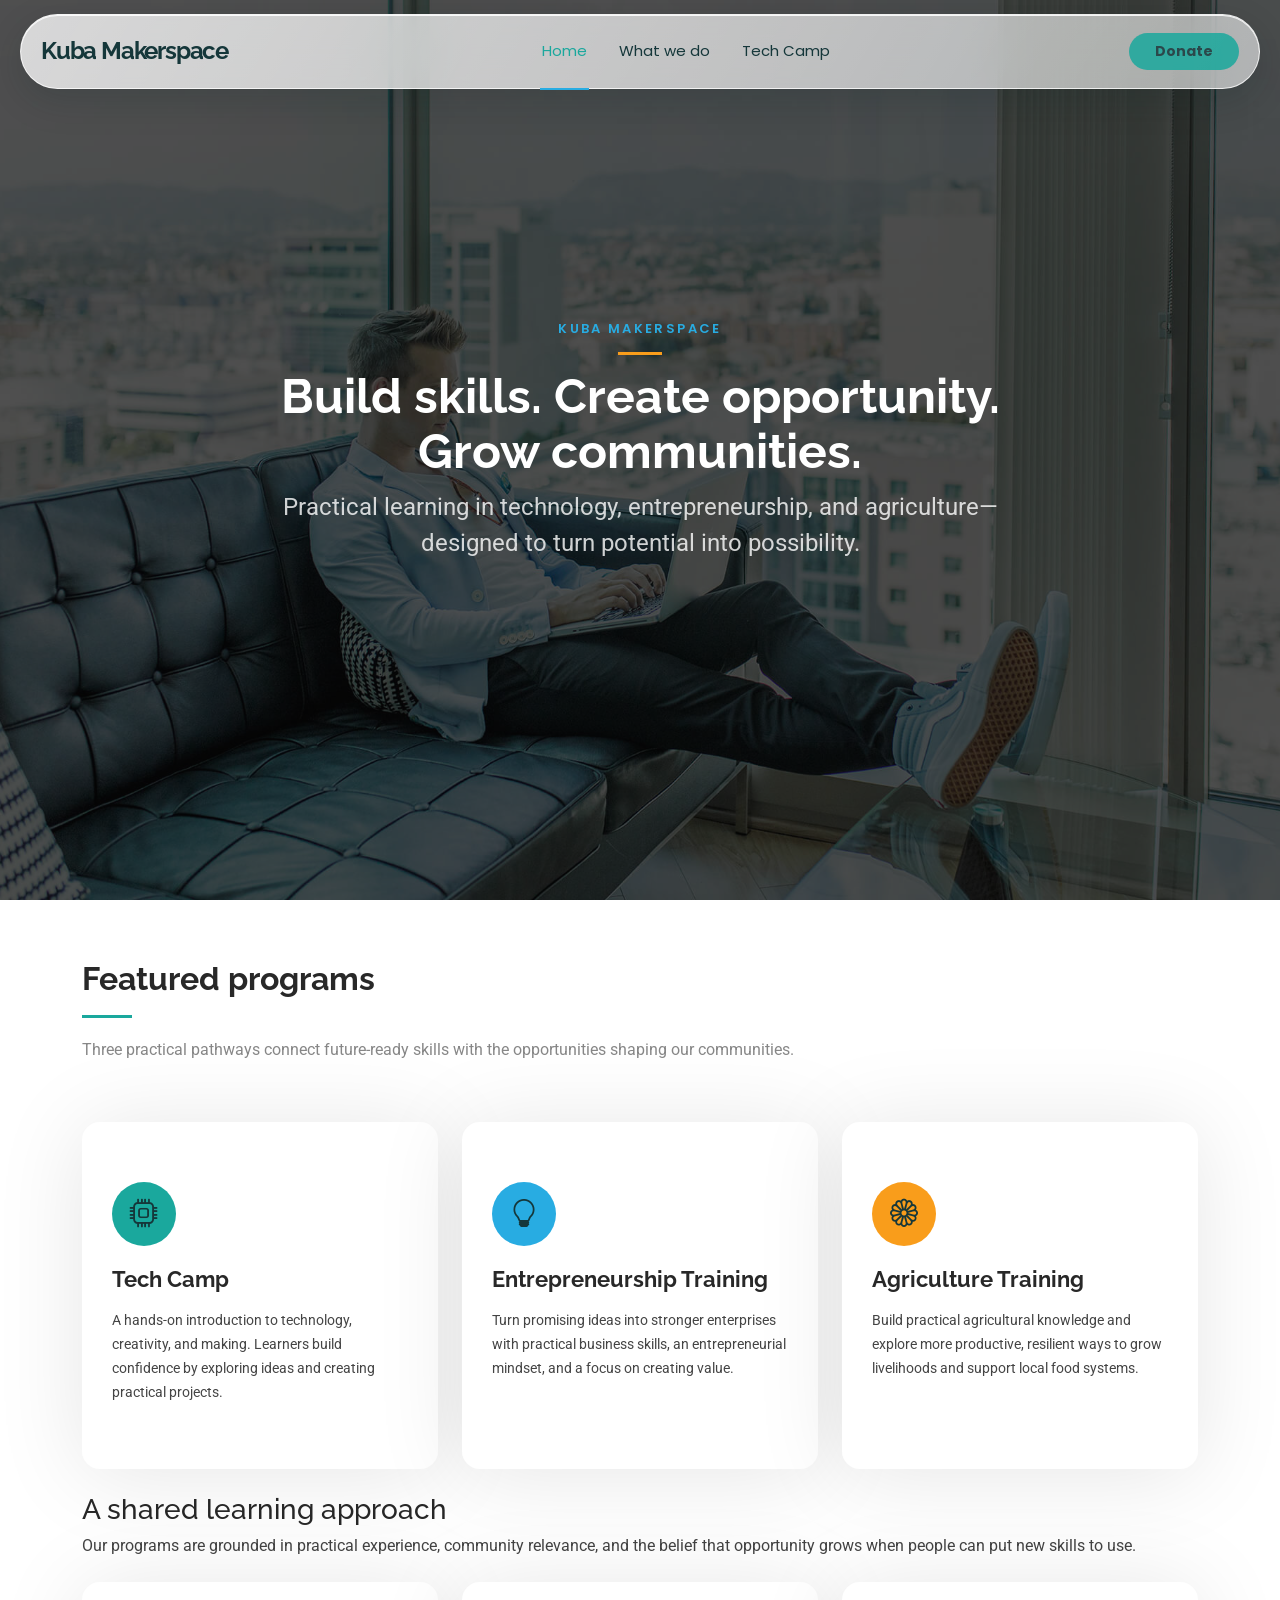
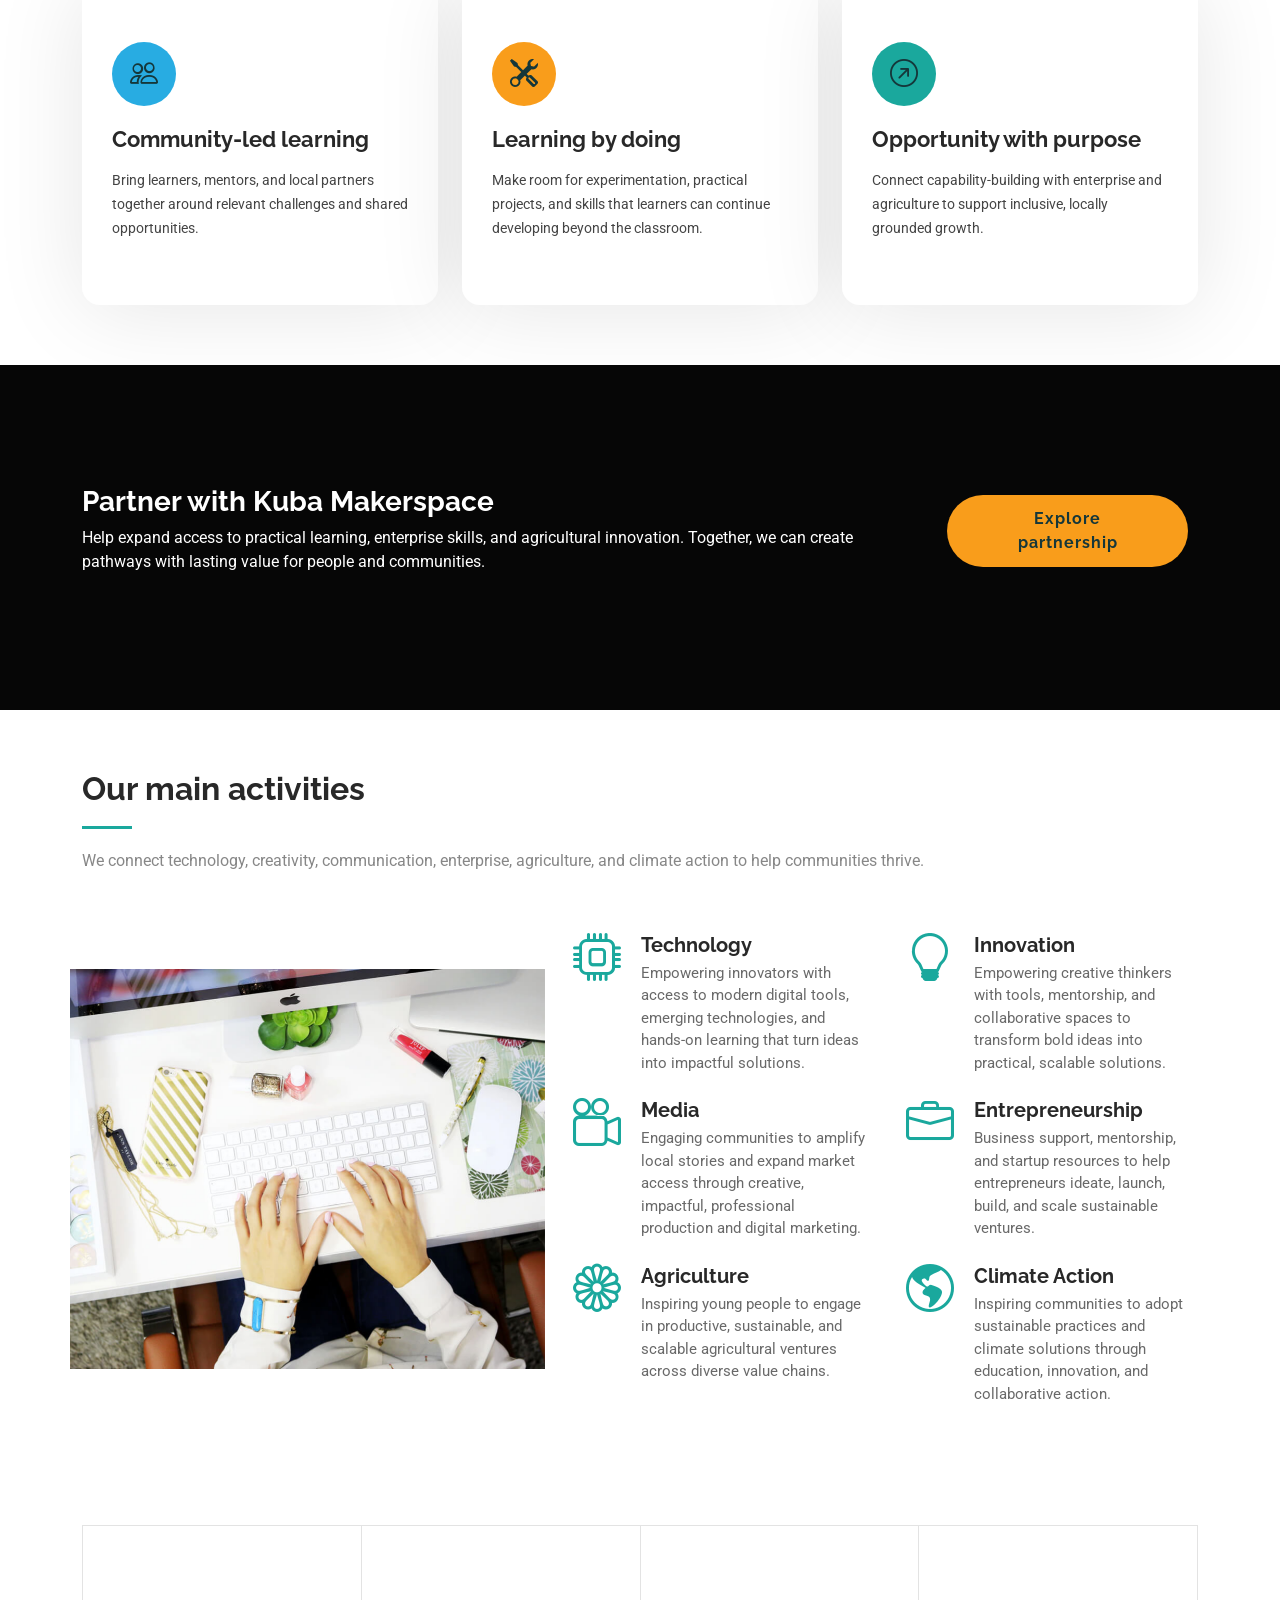
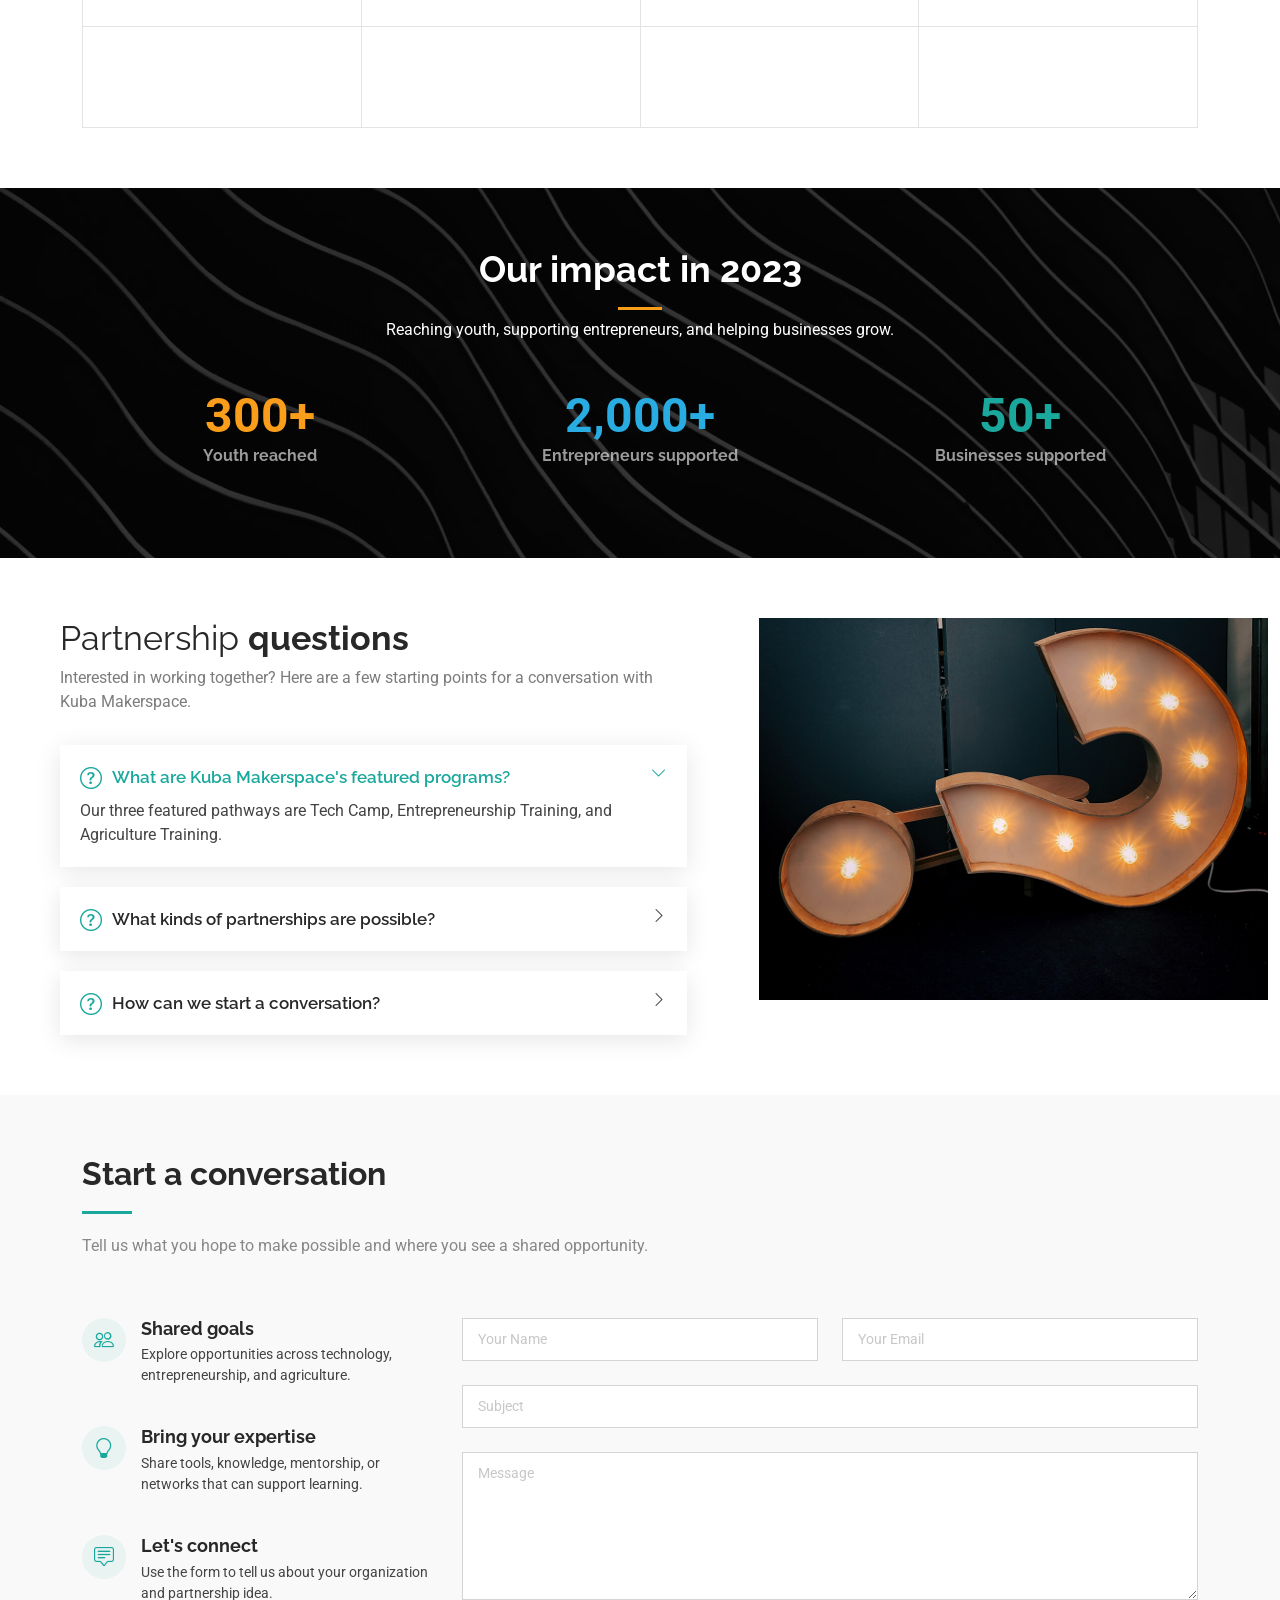
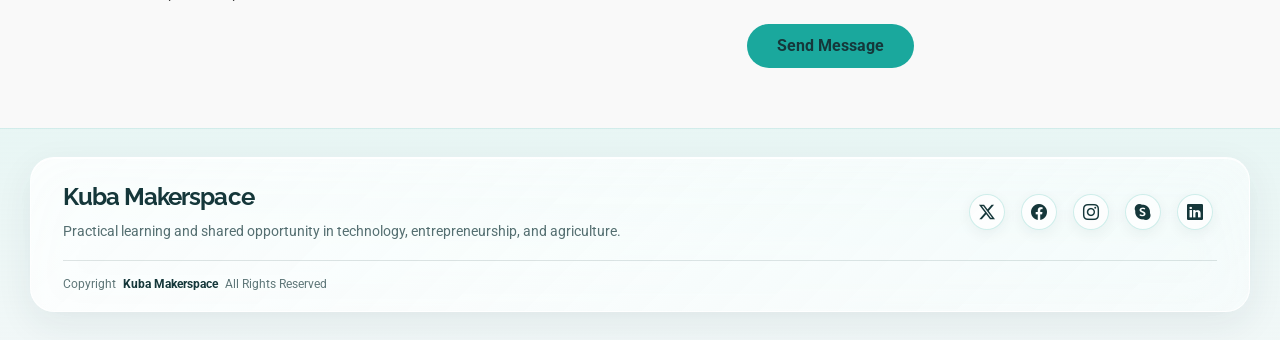
==== index.html @ 65c7cb85 "Upload actual Kuba Makerspace website" ====
<!DOCTYPE html>
<html lang="en">

<head>
  <meta charset="utf-8">
  <meta content="width=device-width, initial-scale=1.0" name="viewport">
  <title>Kuba Makerspace | Skills, Enterprise &amp; Agriculture</title>
  <meta name="description" content="Kuba Makerspace equips communities with practical technology, entrepreneurship, and agriculture training. Explore our programs and partnership opportunities.">
  <meta name="keywords" content="">

  <!-- Favicons -->
  <link href="assets/img/favicon.png" rel="icon">
  <link href="assets/img/apple-touch-icon.png" rel="apple-touch-icon">

  <!-- Fonts -->
  <link href="https://fonts.googleapis.com" rel="preconnect">
  <link href="https://fonts.gstatic.com" rel="preconnect" crossorigin>
  <link href="https://fonts.googleapis.com/css2?family=Roboto:ital,wght@0,100;0,300;0,400;0,500;0,700;0,900;1,100;1,300;1,400;1,500;1,700;1,900&family=Poppins:ital,wght@0,100;0,200;0,300;0,400;0,500;0,600;0,700;0,800;0,900;1,100;1,200;1,300;1,400;1,500;1,600;1,700;1,800;1,900&family=Raleway:ital,wght@0,100;0,200;0,300;0,400;0,500;0,600;0,700;0,800;0,900;1,100;1,200;1,300;1,400;1,500;1,600;1,700;1,800;1,900&display=swap" rel="stylesheet">

  <!-- Vendor CSS Files -->
  <link href="assets/vendor/bootstrap/css/bootstrap.min.css" rel="stylesheet">
  <link href="assets/vendor/bootstrap-icons/bootstrap-icons.css" rel="stylesheet">
  <link href="assets/vendor/aos/aos.css" rel="stylesheet">
  <link href="assets/vendor/glightbox/css/glightbox.min.css" rel="stylesheet">
  <link href="assets/vendor/swiper/swiper-bundle.min.css" rel="stylesheet">

  <!-- Main CSS File -->
  <link href="assets/css/main.css" rel="stylesheet">
  <link href="assets/css/home.css" rel="stylesheet">

  <!-- =======================================================
  * Template Name: KnightOne
  * Template URL: https://bootstrapmade.com/knight-simple-one-page-bootstrap-template/
  * Updated: Oct 16 2024 with Bootstrap v5.3.3
  * Author: BootstrapMade.com
  * License: https://bootstrapmade.com/license/
  ======================================================== -->
</head>

<body class="index-page">

  <header id="header" class="header d-flex align-items-center fixed-top">
    <div class="container position-relative d-flex align-items-center justify-content-between">

      <a href="index.html" class="logo d-flex align-items-center me-auto me-xl-0">
        <!-- Uncomment the line below if you also wish to use an image logo -->
        <!-- <img src="assets/img/logo.png" alt=""> -->
        <h1 class="sitename">Kuba Makerspace</h1>
      </a>

      <nav id="navmenu" class="navmenu">
        <ul>
          <li><a href="#hero" class="active">Home</a></li>
          <li><a href="#features">What we do</a></li>
          <li><a href="blog.html">Tech Camp</a></li>
        </ul>
        <i class="mobile-nav-toggle d-xl-none bi bi-list"></i>
      </nav>

      <button class="cta-btn" type="button" disabled aria-label="Donate (donation link coming soon)">Donate</button>

    </div>
  </header>

  <main class="main">

    <!-- Hero Section -->
    <section id="hero" class="hero section dark-background">

      <img src="assets/img/hero-bg.jpg" alt="" data-aos="fade-in">

      <div class="container d-flex flex-column align-items-center text-center">
        <p class="hero-eyebrow" data-aos="fade-up" data-aos-delay="50">KUBA MAKERSPACE</p>
        <h2 data-aos="fade-up" data-aos-delay="100">Build skills. Create opportunity. Grow communities.</h2>
        <p data-aos="fade-up" data-aos-delay="200">
          Practical learning in technology, entrepreneurship, and agriculture—designed to turn potential into possibility.
        </p>
        
      </div>

    </section><!-- /Hero Section -->

  

    <!-- Services Section -->
    <section id="services" class="services section">

      <!-- Section Title -->
      <div class="container section-title" data-aos="fade-up">
        <h2>Featured programs</h2>
        <p>Three practical pathways connect future-ready skills with the opportunities shaping our communities.</p>
      </div><!-- End Section Title -->

      <div class="container">

        <div class="row gy-4">

          <div class="col-lg-4 col-md-6" data-aos="fade-up" data-aos-delay="100">
            <div class="service-item  position-relative">
              <div class="icon">
                <i class="bi bi-cpu"></i>
              </div>
              <a href="blog.html" class="stretched-link">
                <h3>Tech Camp</h3>
              </a>
              <p>A hands-on introduction to technology, creativity, and making. Learners build confidence by exploring ideas and creating practical projects.</p>
            </div>
          </div><!-- End Service Item -->

          <div class="col-lg-4 col-md-6" data-aos="fade-up" data-aos-delay="200">
            <div class="service-item position-relative">
              <div class="icon">
                <i class="bi bi-lightbulb"></i>
              </div>
              <a href="#" class="stretched-link">
                <h3>Entrepreneurship Training</h3>
              </a>
              <p>Turn promising ideas into stronger enterprises with practical business skills, an entrepreneurial mindset, and a focus on creating value.</p>
            </div>
          </div><!-- End Service Item -->

          <div class="col-lg-4 col-md-6" data-aos="fade-up" data-aos-delay="300">
            <div class="service-item position-relative">
              <div class="icon">
                <i class="bi bi-flower1"></i>
              </div>
              <a href="#" class="stretched-link">
                <h3>Agriculture Training</h3>
              </a>
              <p>Build practical agricultural knowledge and explore more productive, resilient ways to grow livelihoods and support local food systems.</p>
            </div>
          </div><!-- End Service Item -->

          <div class="col-12 mt-4">
            <h3 class="mb-2">A shared learning approach</h3>
            <p class="mb-0">Our programs are grounded in practical experience, community relevance, and the belief that opportunity grows when people can put new skills to use.</p>
          </div>

          <div class="col-lg-4 col-md-6" data-aos="fade-up" data-aos-delay="400">
            <div class="service-item position-relative">
              <div class="icon">
                <i class="bi bi-people"></i>
              </div>
              <a href="#" class="stretched-link">
                <h3>Community-led learning</h3>
              </a>
              <p>Bring learners, mentors, and local partners together around relevant challenges and shared opportunities.</p>
              <a href="#" class="stretched-link"></a>
            </div>
          </div><!-- End Service Item -->

          <div class="col-lg-4 col-md-6" data-aos="fade-up" data-aos-delay="500">
            <div class="service-item position-relative">
              <div class="icon">
                <i class="bi bi-tools"></i>
              </div>
              <a href="#" class="stretched-link">
                <h3>Learning by doing</h3>
              </a>
              <p>Make room for experimentation, practical projects, and skills that learners can continue developing beyond the classroom.</p>
              <a href="#" class="stretched-link"></a>
            </div>
          </div><!-- End Service Item -->

          <div class="col-lg-4 col-md-6" data-aos="fade-up" data-aos-delay="600">
            <div class="service-item position-relative">
              <div class="icon">
                <i class="bi bi-arrow-up-right-circle"></i>
              </div>
              <a href="#" class="stretched-link">
                <h3>Opportunity with purpose</h3>
              </a>
              <p>Connect capability-building with enterprise and agriculture to support inclusive, locally grounded growth.</p>
              <a href="#" class="stretched-link"></a>
            </div>
          </div><!-- End Service Item -->

        </div>

      </div>

    </section><!-- /Services Section -->

    <!-- Call To Action Section -->
    <section id="call-to-action" class="call-to-action section dark-background">

      <img src="assets/img/cta-bg.jpg" alt="">

      <div class="container">

        <div class="row" data-aos="zoom-in" data-aos-delay="100">
          <div class="col-xl-9 text-center text-xl-start">
            <h3>Partner with Kuba Makerspace</h3>
            <p>Help expand access to practical learning, enterprise skills, and agricultural innovation. Together, we can create pathways with lasting value for people and communities.</p>
          </div>
          <div class="col-xl-3 cta-btn-container text-center">
            <a class="cta-btn align-middle" href="#">Explore partnership</a>
          </div>
        </div>

      </div>

    </section><!-- /Call To Action Section -->

    <!-- Features Section -->
    <section id="features" class="features section">

      <div class="container section-title" data-aos="fade-up">
        <h2>Our main activities</h2>
        <p>We connect technology, creativity, communication, enterprise, agriculture, and climate action to help communities thrive.</p>
      </div>

      <div class="container">

        <div class="row gy-4 align-items-center">

          <div class="features-image col-lg-5 order-lg-1" data-aos="fade-up" data-aos-delay="100"><img src="assets/img/features-bg.jpg" alt=""></div>

          <div class="col-lg-7 order-lg-2">
            <div class="row gy-4">

              <div class="col-md-6" data-aos="fade-up" data-aos-delay="200">
                <div class="features-item d-flex ps-0 ps-lg-3">
                  <i class="bi bi-cpu flex-shrink-0"></i>
                  <div>
                    <h4>Technology</h4>
                    <p>Empowering innovators with access to modern digital tools, emerging technologies, and hands-on learning that turn ideas into impactful solutions.</p>
                  </div>
                </div>
              </div>

              <div class="col-md-6" data-aos="fade-up" data-aos-delay="250">
                <div class="features-item d-flex ps-0 ps-lg-3">
                  <i class="bi bi-lightbulb flex-shrink-0"></i>
                  <div>
                    <h4>Innovation</h4>
                    <p>Empowering creative thinkers with tools, mentorship, and collaborative spaces to transform bold ideas into practical, scalable solutions.</p>
                  </div>
                </div>
              </div>

              <div class="col-md-6" data-aos="fade-up" data-aos-delay="300">
                <div class="features-item d-flex ps-0 ps-lg-3">
                  <i class="bi bi-camera-reels flex-shrink-0"></i>
                  <div>
                    <h4>Media</h4>
                    <p>Engaging communities to amplify local stories and expand market access through creative, impactful, professional production and digital marketing.</p>
                  </div>
                </div>
              </div>

              <div class="col-md-6" data-aos="fade-up" data-aos-delay="350">
                <div class="features-item d-flex ps-0 ps-lg-3">
                  <i class="bi bi-briefcase flex-shrink-0"></i>
                  <div>
                    <h4>Entrepreneurship</h4>
                    <p>Business support, mentorship, and startup resources to help entrepreneurs ideate, launch, build, and scale sustainable ventures.</p>
                  </div>
                </div>
              </div>

              <div class="col-md-6" data-aos="fade-up" data-aos-delay="400">
                <div class="features-item d-flex ps-0 ps-lg-3">
                  <i class="bi bi-flower1 flex-shrink-0"></i>
                  <div>
                    <h4>Agriculture</h4>
                    <p>Inspiring young people to engage in productive, sustainable, and scalable agricultural ventures across diverse value chains.</p>
                  </div>
                </div>
              </div>

              <div class="col-md-6" data-aos="fade-up" data-aos-delay="450">
                <div class="features-item d-flex ps-0 ps-lg-3">
                  <i class="bi bi-globe-americas flex-shrink-0"></i>
                  <div>
                    <h4>Climate Action</h4>
                    <p>Inspiring communities to adopt sustainable practices and climate solutions through education, innovation, and collaborative action.</p>
                  </div>
                </div>
              </div>

            </div>
          </div>

        </div>

      </div>

    </section><!-- /Features Section -->

    <!-- Clients Section -->
    <section id="clients" class="clients section">

      <div class="container" data-aos="fade-up" data-aos-delay="100">

        <div class="row g-0 clients-wrap">

          <div class="col-xl-3 col-md-4 client-logo">
            <img src="assets/img/clients/client-1.png" class="img-fluid" alt="">
          </div><!-- End Client Item -->

          <div class="col-xl-3 col-md-4 client-logo">
            <img src="assets/img/clients/client-2.png" class="img-fluid" alt="">
          </div><!-- End Client Item -->

          <div class="col-xl-3 col-md-4 client-logo">
            <img src="assets/img/clients/client-3.png" class="img-fluid" alt="">
          </div><!-- End Client Item -->

          <div class="col-xl-3 col-md-4 client-logo">
            <img src="assets/img/clients/client-4.png" class="img-fluid" alt="">
          </div><!-- End Client Item -->

          <div class="col-xl-3 col-md-4 client-logo">
            <img src="assets/img/clients/client-5.png" class="img-fluid" alt="">
          </div><!-- End Client Item -->

          <div class="col-xl-3 col-md-4 client-logo">
            <img src="assets/img/clients/client-6.png" class="img-fluid" alt="">
          </div><!-- End Client Item -->

          <div class="col-xl-3 col-md-4 client-logo">
            <img src="assets/img/clients/client-7.png" class="img-fluid" alt="">
          </div><!-- End Client Item -->

          <div class="col-xl-3 col-md-4 client-logo">
            <img src="assets/img/clients/client-8.png" class="img-fluid" alt="">
          </div><!-- End Client Item -->

        </div>

      </div>

    </section><!-- /Clients Section -->

    <!-- Stats Section -->
    <section id="stats" class="stats section dark-background">

      <img src="assets/img/stats-bg.jpg" alt="" data-aos="fade-in">

      <div class="container position-relative" data-aos="fade-up" data-aos-delay="100">

        <div class="subheading">
          <h3>Our impact in 2023</h3>
          <p>Reaching youth, supporting entrepreneurs, and helping businesses grow.</p>
        </div>

        <div class="row gy-4">

          <div class="col-lg-4 col-md-6">
            <div class="stats-item text-center w-100 h-100">
              <span>300+</span>
              <p>Youth reached</p>
            </div>
          </div><!-- End Stats Item -->

          <div class="col-lg-4 col-md-6">
            <div class="stats-item text-center w-100 h-100">
              <span>2,000+</span>
              <p>Entrepreneurs supported</p>
            </div>
          </div><!-- End Stats Item -->

          <div class="col-lg-4 col-md-6">
            <div class="stats-item text-center w-100 h-100">
              <span>50+</span>
              <p>Businesses supported</p>
            </div>
          </div><!-- End Stats Item -->

        </div>

      </div>

    </section><!-- /Stats Section -->

   


    <!-- Faq Section -->
    <section id="faq" class="faq section">

      <div class="container-fluid">

        <div class="row gy-4">

          <div class="col-lg-7 d-flex flex-column justify-content-center order-2 order-lg-1">

            <div class="content px-xl-5" data-aos="fade-up" data-aos-delay="100">
              <h3><span>Partnership </span><strong>questions</strong></h3>
              <p>
                Interested in working together? Here are a few starting points for a conversation with Kuba Makerspace.
              </p>
            </div>

            <div class="faq-container px-xl-5" data-aos="fade-up" data-aos-delay="200">

              <div class="faq-item faq-active">
                <i class="faq-icon bi bi-question-circle"></i>
                <h3>What are Kuba Makerspace's featured programs?</h3>
                <div class="faq-content">
                  <p>Our three featured pathways are Tech Camp, Entrepreneurship Training, and Agriculture Training.</p>
                </div>
                <i class="faq-toggle bi bi-chevron-right"></i>
              </div><!-- End Faq item-->

              <div class="faq-item">
                <i class="faq-icon bi bi-question-circle"></i>
                <h3>What kinds of partnerships are possible?</h3>
                <div class="faq-content">
                  <p>Partners can explore contributing tools, expertise, mentorship, networks, or support for program development. The right approach depends on shared goals and community needs.</p>
                </div>
                <i class="faq-toggle bi bi-chevron-right"></i>
              </div><!-- End Faq item-->

              <div class="faq-item">
                <i class="faq-icon bi bi-question-circle"></i>
                <h3>How can we start a conversation?</h3>
                <div class="faq-content">
                  <p>Use the contact form below to introduce your organization, the opportunity you have in mind, and the program area you would like to explore.</p>
                </div>
                <div class="faq-content">
                  <p>Eleifend mi in nulla posuere sollicitudin aliquam ultrices sagittis orci. Faucibus pulvinar elementum integer enim. Sem nulla pharetra diam sit amet nisl suscipit. Rutrum tellus pellentesque eu tincidunt. Lectus urna duis convallis convallis tellus. Urna molestie at elementum eu facilisis sed odio morbi quis</p>
                </div>
                <i class="faq-toggle bi bi-chevron-right"></i>
              </div><!-- End Faq item-->

            </div>

          </div>

          <div class="col-lg-5 order-1 order-lg-2">
            <img src="assets/img/faq.jpg" class="img-fluid" alt="" data-aos="zoom-in" data-aos-delay="100">
          </div>
        </div>

      </div>

    </section><!-- /Faq Section -->

 

    <!-- Contact Section -->
    <section id="contact" class="contact section light-background">

      <!-- Section Title -->
      <div class="container section-title" data-aos="fade-up">
        <h2>Start a conversation</h2>
        <p>Tell us what you hope to make possible and where you see a shared opportunity.</p>
      </div><!-- End Section Title -->

      <div class="container" data-aos="fade" data-aos-delay="100">

        <div class="row gy-4">

          <div class="col-lg-4">
            <div class="info-item d-flex" data-aos="fade-up" data-aos-delay="200">
              <i class="bi bi-people flex-shrink-0"></i>
              <div>
                <h3>Shared goals</h3>
                <p>Explore opportunities across technology, entrepreneurship, and agriculture.</p>
              </div>
            </div><!-- End Info Item -->

            <div class="info-item d-flex" data-aos="fade-up" data-aos-delay="300">
              <i class="bi bi-lightbulb flex-shrink-0"></i>
              <div>
                <h3>Bring your expertise</h3>
                <p>Share tools, knowledge, mentorship, or networks that can support learning.</p>
              </div>
            </div><!-- End Info Item -->

            <div class="info-item d-flex" data-aos="fade-up" data-aos-delay="400">
              <i class="bi bi-chat-square-text flex-shrink-0"></i>
              <div>
                <h3>Let's connect</h3>
                <p>Use the form to tell us about your organization and partnership idea.</p>
              </div>
            </div><!-- End Info Item -->

          </div>

          <div class="col-lg-8">
            <form action="forms/contact.php" method="post" class="php-email-form" data-aos="fade-up" data-aos-delay="200">
              <div class="row gy-4">

                <div class="col-md-6">
                  <input type="text" name="name" class="form-control" placeholder="Your Name" required="">
                </div>

                <div class="col-md-6 ">
                  <input type="email" class="form-control" name="email" placeholder="Your Email" required="">
                </div>

                <div class="col-md-12">
                  <input type="text" class="form-control" name="subject" placeholder="Subject" required="">
                </div>

                <div class="col-md-12">
                  <textarea class="form-control" name="message" rows="6" placeholder="Message" required=""></textarea>
                </div>

                <div class="col-md-12 text-center">
                  <div class="loading">Loading</div>
                  <div class="error-message"></div>
                  <div class="sent-message">Your message has been sent. Thank you!</div>

                  <button type="submit">Send Message</button>
                </div>

              </div>
            </form>
          </div><!-- End Contact Form -->

        </div>

      </div>

    </section><!-- /Contact Section -->

  </main>

  <footer id="footer" class="footer dark-background">
    <div class="container">
      <h3 class="sitename">Kuba Makerspace</h3>
      <p>Practical learning and shared opportunity in technology, entrepreneurship, and agriculture.</p>
      <div class="social-links d-flex justify-content-center">
        <a href=""><i class="bi bi-twitter-x"></i></a>
        <a href=""><i class="bi bi-facebook"></i></a>
        <a href=""><i class="bi bi-instagram"></i></a>
        <a href=""><i class="bi bi-skype"></i></a>
        <a href=""><i class="bi bi-linkedin"></i></a>
      </div>
      <div class="container">
        <div class="copyright">
          <span>Copyright</span> <strong class="px-1 sitename">Kuba Makerspace</strong> <span>All Rights Reserved</span>
        </div>
      </div>
    </div>
  </footer>

  <!-- Scroll Top -->
  <a href="#" id="scroll-top" class="scroll-top d-flex align-items-center justify-content-center"><i class="bi bi-arrow-up-short"></i></a>

  <!-- Preloader -->
  <div id="preloader"></div>

  <!-- Vendor JS Files -->
  <script src="assets/vendor/bootstrap/js/bootstrap.bundle.min.js"></script>
  <script src="assets/vendor/php-email-form/validate.js"></script>
  <script src="assets/vendor/aos/aos.js"></script>
  <script src="assets/vendor/glightbox/js/glightbox.min.js"></script>
  <script src="assets/vendor/purecounter/purecounter_vanilla.js"></script>
  <script src="assets/vendor/imagesloaded/imagesloaded.pkgd.min.js"></script>
  <script src="assets/vendor/isotope-layout/isotope.pkgd.min.js"></script>
  <script src="assets/vendor/swiper/swiper-bundle.min.js"></script>

  <!-- Main JS File -->
  <script src="assets/js/main.js"></script>

</body>

</html>
---- assets/css/main.css ----
/**
* Template Name: KnightOne
* Template URL: https://bootstrapmade.com/knight-simple-one-page-bootstrap-template/
* Updated: Oct 16 2024 with Bootstrap v5.3.3
* Author: BootstrapMade.com
* License: https://bootstrapmade.com/license/
*/

/*--------------------------------------------------------------
# Font & Color Variables
# Help: https://bootstrapmade.com/color-system/
--------------------------------------------------------------*/
/* Fonts */
:root {
  --default-font: "Roboto",  system-ui, -apple-system, "Segoe UI", Roboto, "Helvetica Neue", Arial, "Noto Sans", "Liberation Sans", sans-serif, "Apple Color Emoji", "Segoe UI Emoji", "Segoe UI Symbol", "Noto Color Emoji";
  --heading-font: "Raleway",  sans-serif;
  --nav-font: "Poppins",  sans-serif;
}

/* Global Colors - The following color variables are used throughout the website. Updating them here will change the color scheme of the entire website */
:root { 
  --background-color: #ffffff; /* Background color for the entire website, including individual sections */
  --default-color: #444444; /* Default color used for the majority of the text content across the entire website */
  --heading-color: #282828; /* Color for headings, subheadings and title throughout the website */
  --accent-color: #009961; /* Accent color that represents your brand on the website. It's used for buttons, links, and other elements that need to stand out */
  --surface-color: #ffffff; /* The surface color is used as a background of boxed elements within sections, such as cards, icon boxes, or other elements that require a visual separation from the global background. */
  --contrast-color: #ffffff; /* Contrast color for text, ensuring readability against backgrounds of accent, heading, or default colors. */
}

/* Nav Menu Colors - The following color variables are used specifically for the navigation menu. They are separate from the global colors to allow for more customization options */
:root {
  --nav-color: #ffffff;  /* The default color of the main navmenu links */
  --nav-hover-color: #009961; /* Applied to main navmenu links when they are hovered over or active */
  --nav-mobile-background-color: #ffffff; /* Used as the background color for mobile navigation menu */
  --nav-dropdown-background-color: #ffffff; /* Used as the background color for dropdown items that appear when hovering over primary navigation items */
  --nav-dropdown-color: #444444; /* Used for navigation links of the dropdown items in the navigation menu. */
  --nav-dropdown-hover-color: #009961; /* Similar to --nav-hover-color, this color is applied to dropdown navigation links when they are hovered over. */
}

/* Color Presets - These classes override global colors when applied to any section or element, providing reuse of the sam color scheme. */

.light-background {
  --background-color: #f9f9f9;
  --surface-color: #ffffff;
}

.dark-background {
  --background-color: #060606;
  --default-color: #ffffff;
  --heading-color: #ffffff;
  --surface-color: #252525;
  --contrast-color: #ffffff;
}

/* Smooth scroll */
:root {
  scroll-behavior: smooth;
}

/*--------------------------------------------------------------
# General Styling & Shared Classes
--------------------------------------------------------------*/
body {
  color: var(--default-color);
  background-color: var(--background-color);
  font-family: var(--default-font);
}

a {
  color: var(--accent-color);
  text-decoration: none;
  transition: 0.3s;
}

a:hover {
  color: color-mix(in srgb, var(--accent-color), transparent 25%);
  text-decoration: none;
}

h1,
h2,
h3,
h4,
h5,
h6 {
  color: var(--heading-color);
  font-family: var(--heading-font);
}

/* Pulsating Play Button
------------------------------*/
.pulsating-play-btn {
  width: 94px;
  height: 94px;
  background: radial-gradient(var(--accent-color) 50%, color-mix(in srgb, var(--accent-color), transparent 75%) 52%);
  border-radius: 50%;
  display: block;
  position: relative;
  overflow: hidden;
}

.pulsating-play-btn:before {
  content: "";
  position: absolute;
  width: 120px;
  height: 120px;
  animation-delay: 0s;
  animation: pulsate-play-btn 2s;
  animation-direction: forwards;
  animation-iteration-count: infinite;
  animation-timing-function: steps;
  opacity: 1;
  border-radius: 50%;
  border: 5px solid color-mix(in srgb, var(--accent-color), transparent 30%);
  top: -15%;
  left: -15%;
  background: rgba(198, 16, 0, 0);
}

.pulsating-play-btn:after {
  content: "";
  position: absolute;
  left: 50%;
  top: 50%;
  transform: translateX(-40%) translateY(-50%);
  width: 0;
  height: 0;
  border-top: 10px solid transparent;
  border-bottom: 10px solid transparent;
  border-left: 15px solid #fff;
  z-index: 100;
  transition: all 400ms cubic-bezier(0.55, 0.055, 0.675, 0.19);
}

.pulsating-play-btn:hover:before {
  content: "";
  position: absolute;
  left: 50%;
  top: 50%;
  transform: translateX(-40%) translateY(-50%);
  width: 0;
  height: 0;
  border: none;
  border-top: 10px solid transparent;
  border-bottom: 10px solid transparent;
  border-left: 15px solid #fff;
  z-index: 200;
  animation: none;
  border-radius: 0;
}

.pulsating-play-btn:hover:after {
  border-left: 15px solid var(--accent-color);
  transform: scale(20);
}

@keyframes pulsate-play-btn {
  0% {
    transform: scale(0.6, 0.6);
    opacity: 1;
  }

  100% {
    transform: scale(1, 1);
    opacity: 0;
  }
}

/* PHP Email Form Messages
------------------------------*/
.php-email-form .error-message {
  display: none;
  background: #df1529;
  color: #ffffff;
  text-align: left;
  padding: 15px;
  margin-bottom: 24px;
  font-weight: 600;
}

.php-email-form .sent-message {
  display: none;
  color: #ffffff;
  background: #059652;
  text-align: center;
  padding: 15px;
  margin-bottom: 24px;
  font-weight: 600;
}

.php-email-form .loading {
  display: none;
  background: var(--surface-color);
  text-align: center;
  padding: 15px;
  margin-bottom: 24px;
}

.php-email-form .loading:before {
  content: "";
  display: inline-block;
  border-radius: 50%;
  width: 24px;
  height: 24px;
  margin: 0 10px -6px 0;
  border: 3px solid var(--accent-color);
  border-top-color: var(--surface-color);
  animation: php-email-form-loading 1s linear infinite;
}

@keyframes php-email-form-loading {
  0% {
    transform: rotate(0deg);
  }

  100% {
    transform: rotate(360deg);
  }
}

/*--------------------------------------------------------------
# Global Header
--------------------------------------------------------------*/
.header {
  --background-color: rgba(0, 0, 0, 0);
  --default-color: #ffffff;
  --heading-color: #ffffff;
  color: var(--default-color);
  background-color: var(--background-color);
  padding: 10px 0;
  transition: all 0.5s;
  z-index: 997;
  border-bottom: 1px solid color-mix(in srgb, var(--default-color), transparent 90%);
}

.header .logo {
  line-height: 1;
}

.header .logo img {
  max-height: 36px;
  margin-right: 8px;
}

.header .logo h1 {
  font-size: 30px;
  margin: 0;
  font-weight: 700;
  color: var(--heading-color);
}

.header .cta-btn,
.header .cta-btn:focus {
  color: var(--contrast-color);
  background: var(--accent-color);
  font-size: 14px;
  padding: 8px 26px;
  margin: 0;
  border: 0;
  border-radius: 50px;
  transition: 0.3s;
  font-family: var(--nav-font);
  cursor: pointer;
}

.header .cta-btn:disabled {
  opacity: 0.65;
  cursor: not-allowed;
}

.header .cta-btn:hover,
.header .cta-btn:focus:hover {
  color: var(--contrast-color);
  background: color-mix(in srgb, var(--accent-color), transparent 15%);
}

@media (max-width: 1200px) {
  .header .logo {
    order: 1;
  }

  .header .logo h1 {
    font-size: 24px;
  }

  .header .cta-btn {
    order: 2;
    margin: 0 15px 0 0;
    padding: 6px 20px;
  }

  .header .navmenu {
    order: 3;
  }
}

/* Global Header on Scroll
------------------------------*/
.scrolled .header {
  --background-color: rgba(40, 40, 40, 0.9);
}

/*--------------------------------------------------------------
# Navigation Menu
--------------------------------------------------------------*/
/* Desktop Navigation */
@media (min-width: 1200px) {
  .navmenu {
    padding: 0;
  }

  .navmenu ul {
    margin: 0;
    padding: 0;
    display: flex;
    list-style: none;
    align-items: center;
  }

  .navmenu li {
    position: relative;
  }

  .navmenu>ul>li {
    white-space: nowrap;
    padding: 15px 14px;
  }

  .navmenu>ul>li:last-child {
    padding-right: 0;
  }

  .navmenu a,
  .navmenu a:focus {
    color: color-mix(in srgb, var(--nav-color), transparent 30%);
    font-size: 15px;
    padding: 0 2px;
    font-family: var(--nav-font);
    font-weight: 400;
    display: flex;
    align-items: center;
    justify-content: space-between;
    white-space: nowrap;
    transition: 0.3s;
    position: relative;
  }

  .navmenu a i,
  .navmenu a:focus i {
    font-size: 12px;
    line-height: 0;
    margin-left: 5px;
    transition: 0.3s;
  }

  .navmenu>ul>li>a:before {
    content: "";
    position: absolute;
    height: 2px;
    bottom: -27px;
    left: 0;
    background-color: var(--nav-hover-color);
    visibility: hidden;
    width: 0px;
    transition: all 0.3s ease-in-out 0s;
  }

  .navmenu a:hover:before,
  .navmenu li:hover>a:before,
  .navmenu .active:before {
    visibility: visible;
    width: 100%;
  }

  .navmenu li:hover>a,
  .navmenu .active,
  .navmenu .active:focus {
    color: var(--nav-color);
  }

  .navmenu .dropdown ul {
    margin: 0;
    padding: 10px 0;
    background: var(--nav-dropdown-background-color);
    display: block;
    position: absolute;
    visibility: hidden;
    left: 14px;
    top: 130%;
    opacity: 0;
    transition: 0.3s;
    border-radius: 4px;
    z-index: 99;
    box-shadow: 0px 0px 30px rgba(0, 0, 0, 0.1);
  }

  .navmenu .dropdown ul li {
    min-width: 200px;
  }

  .navmenu .dropdown ul a {
    padding: 10px 20px;
    font-size: 15px;
    text-transform: none;
    color: var(--nav-dropdown-color);
  }

  .navmenu .dropdown ul a i {
    font-size: 12px;
  }

  .navmenu .dropdown ul a:hover,
  .navmenu .dropdown ul .active:hover,
  .navmenu .dropdown ul li:hover>a {
    color: var(--nav-dropdown-hover-color);
  }

  .navmenu .dropdown:hover>ul {
    opacity: 1;
    top: 100%;
    visibility: visible;
  }

  .navmenu .dropdown .dropdown ul {
    top: 0;
    left: -90%;
    visibility: hidden;
  }

  .navmenu .dropdown .dropdown:hover>ul {
    opacity: 1;
    top: 0;
    left: -100%;
    visibility: visible;
  }
}

/* Mobile Navigation */
@media (max-width: 1199px) {
  .mobile-nav-toggle {
    color: var(--nav-color);
    font-size: 28px;
    line-height: 0;
    margin-right: 10px;
    cursor: pointer;
    transition: color 0.3s;
  }

  .navmenu {
    padding: 0;
    z-index: 9997;
  }

  .navmenu ul {
    display: none;
    list-style: none;
    position: absolute;
    inset: 60px 20px 20px 20px;
    padding: 10px 0;
    margin: 0;
    border-radius: 6px;
    background-color: var(--nav-mobile-background-color);
    border: 1px solid color-mix(in srgb, var(--default-color), transparent 90%);
    box-shadow: none;
    overflow-y: auto;
    transition: 0.3s;
    z-index: 9998;
  }

  .navmenu a,
  .navmenu a:focus {
    color: var(--nav-dropdown-color);
    padding: 10px 20px;
    font-family: var(--nav-font);
    font-size: 17px;
    font-weight: 500;
    display: flex;
    align-items: center;
    justify-content: space-between;
    white-space: nowrap;
    transition: 0.3s;
  }

  .navmenu a i,
  .navmenu a:focus i {
    font-size: 12px;
    line-height: 0;
    margin-left: 5px;
    width: 30px;
    height: 30px;
    display: flex;
    align-items: center;
    justify-content: center;
    border-radius: 50%;
    transition: 0.3s;
    background-color: color-mix(in srgb, var(--accent-color), transparent 90%);
  }

  .navmenu a i:hover,
  .navmenu a:focus i:hover {
    background-color: var(--accent-color);
    color: var(--contrast-color);
  }

  .navmenu a:hover,
  .navmenu .active,
  .navmenu .active:focus {
    color: var(--nav-dropdown-hover-color);
  }

  .navmenu .active i,
  .navmenu .active:focus i {
    background-color: var(--accent-color);
    color: var(--contrast-color);
    transform: rotate(180deg);
  }

  .navmenu .dropdown ul {
    position: static;
    display: none;
    z-index: 99;
    padding: 10px 0;
    margin: 10px 20px;
    background-color: var(--nav-dropdown-background-color);
    transition: all 0.5s ease-in-out;
  }

  .navmenu .dropdown ul ul {
    background-color: rgba(33, 37, 41, 0.1);
  }

  .navmenu .dropdown>.dropdown-active {
    display: block;
    background-color: rgba(33, 37, 41, 0.03);
  }

  .mobile-nav-active {
    overflow: hidden;
  }

  .mobile-nav-active .mobile-nav-toggle {
    color: #fff;
    position: absolute;
    font-size: 32px;
    top: 15px;
    right: 15px;
    margin-right: 0;
    z-index: 9999;
  }

  .mobile-nav-active .navmenu {
    position: fixed;
    overflow: hidden;
    inset: 0;
    background: rgba(33, 37, 41, 0.8);
    transition: 0.3s;
  }

  .mobile-nav-active .navmenu>ul {
    display: block;
  }
}

/*--------------------------------------------------------------
# Global Footer
--------------------------------------------------------------*/
.footer {
  color: var(--default-color);
  background-color: var(--background-color);
  font-size: 14px;
  text-align: center;
  padding: 30px 0;
  position: relative;
}

.footer h3 {
  font-size: 36px;
  font-weight: 700;
  position: relative;
  padding: 0;
  margin: 0 0 15px 0;
}

.footer p {
  font-size: 15;
  font-style: italic;
  padding: 0;
  margin: 0 0 30px 0;
}

.footer .social-links {
  margin: 0 0 30px 0;
}

.footer .social-links a {
  font-size: 16px;
  display: flex;
  align-items: center;
  justify-content: center;
  background: var(--accent-color);
  color: var(--contrast-color);
  line-height: 1;
  margin: 0 4px;
  border-radius: 50%;
  text-align: center;
  width: 36px;
  height: 36px;
  transition: 0.3s;
}

.footer .social-links a:hover {
  background: color-mix(in srgb, var(--accent-color), transparent 20%);
  text-decoration: none;
}

.footer .copyright {
  padding-top: 25px;
  border-top: 1px solid color-mix(in srgb, var(--default-color), transparent 90%);
}

.footer .credits {
  font-size: 13px;
  padding-top: 5px;
}

/*--------------------------------------------------------------
# Preloader
--------------------------------------------------------------*/
#preloader {
  position: fixed;
  inset: 0;
  z-index: 9999;
  overflow: hidden;
  background-color: var(--background-color);
  transition: all 0.6s ease-out;
}

#preloader:before {
  content: "";
  position: fixed;
  top: calc(50% - 30px);
  left: calc(50% - 30px);
  border: 6px solid var(--accent-color);
  border-top-color: color-mix(in srgb, var(--accent-color), transparent 90%);
  border-radius: 50%;
  width: 60px;
  height: 60px;
  animation: animate-preloader 1s linear infinite;
}

@keyframes animate-preloader {
  0% {
    transform: rotate(0deg);
  }

  100% {
    transform: rotate(360deg);
  }
}

/*--------------------------------------------------------------
# Scroll Top Button
--------------------------------------------------------------*/
.scroll-top {
  position: fixed;
  visibility: hidden;
  opacity: 0;
  right: 15px;
  bottom: -15px;
  z-index: 99999;
  background-color: var(--accent-color);
  width: 44px;
  height: 44px;
  border-radius: 50px;
  transition: all 0.4s;
}

.scroll-top i {
  font-size: 24px;
  color: var(--contrast-color);
  line-height: 0;
}

.scroll-top:hover {
  background-color: color-mix(in srgb, var(--accent-color), transparent 20%);
  color: var(--contrast-color);
}

.scroll-top.active {
  visibility: visible;
  opacity: 1;
  bottom: 15px;
}

/*--------------------------------------------------------------
# Disable aos animation delay on mobile devices
--------------------------------------------------------------*/
@media screen and (max-width: 768px) {
  [data-aos-delay] {
    transition-delay: 0 !important;
  }
}

/*--------------------------------------------------------------
# Global Page Titles & Breadcrumbs
--------------------------------------------------------------*/
.page-title {
  color: var(--default-color);
  background-color: var(--background-color);
  background-size: cover;
  background-position: center;
  background-repeat: no-repeat;
  padding: 160px 0 80px 0;
  text-align: center;
  position: relative;
}

.page-title:before {
  content: "";
  background-color: color-mix(in srgb, var(--background-color), transparent 50%);
  position: absolute;
  inset: 0;
}

.page-title h1 {
  font-size: 42px;
  font-weight: 700;
  margin-bottom: 10px;
}

.page-title .breadcrumbs ol {
  display: flex;
  flex-wrap: wrap;
  list-style: none;
  justify-content: center;
  padding: 0;
  margin: 0;
  font-size: 16px;
  font-weight: 400;
}

.page-title .breadcrumbs ol li+li {
  padding-left: 10px;
}

.page-title .breadcrumbs ol li+li::before {
  content: "/";
  display: inline-block;
  padding-right: 10px;
  color: color-mix(in srgb, var(--default-color), transparent 50%);
}

/*--------------------------------------------------------------
# Global Sections
--------------------------------------------------------------*/
section,
.section {
  color: var(--default-color);
  background-color: var(--background-color);
  padding: 60px 0;
  scroll-margin-top: 72px;
  overflow: clip;
}

@media (max-width: 1199px) {

  section,
  .section {
    scroll-margin-top: 57px;
  }
}

/*--------------------------------------------------------------
# Global Section Titles
--------------------------------------------------------------*/
.section-title {
  padding-bottom: 60px;
  position: relative;
}

.section-title h2 {
  font-size: 32px;
  font-weight: 700;
  margin-bottom: 20px;
  padding-bottom: 20px;
  position: relative;
}

.section-title h2:after {
  content: "";
  position: absolute;
  display: block;
  width: 50px;
  height: 3px;
  background: var(--accent-color);
  left: 0;
  right: 0;
  bottom: 0;
}

.section-title p {
  margin-bottom: 0;
  color: color-mix(in srgb, var(--default-color) 90%, white 50%);
}

/*--------------------------------------------------------------
# Hero Section
--------------------------------------------------------------*/
.hero {
  width: 100%;
  min-height: 100vh;
  position: relative;
  padding: 80px 0;
  display: flex;
  align-items: center;
  justify-content: center;
}

.hero img {
  position: absolute;
  inset: 0;
  display: block;
  width: 100%;
  height: 100%;
  object-fit: cover;
  z-index: 1;
}

.hero:before {
  content: "";
  background: color-mix(in srgb, var(--background-color), transparent 30%);
  position: absolute;
  inset: 0;
  z-index: 2;
}

.hero .container {
  position: relative;
  z-index: 3;
}

.hero h2 {
  margin: 0;
  font-size: 48px;
  font-weight: 700;
  line-height: 1.15;
  max-width: 1000px;
  text-wrap: balance;
}

.hero .hero-eyebrow {
  color: #b7e4c7;
  font-family: var(--nav-font);
  font-size: 13px;
  font-weight: 600;
  letter-spacing: 0.18em;
  margin: 0 0 14px;
}

.hero p {
  color: color-mix(in srgb, var(--default-color), transparent 20%);
  margin: 10px 0 20px 0;
  font-size: 24px;
  max-width: 780px;
}

@media (max-width: 768px) {
  .hero h2 {
    font-size: 32px;
    line-height: 36px;
  }

  .hero .hero-eyebrow {
    font-size: 11px;
  }

  .hero p {
    font-size: 18px;
    line-height: 24px;
  }
}

/*--------------------------------------------------------------
# About Section
--------------------------------------------------------------*/
.about ul {
  list-style: none;
  padding: 0;
}

.about ul li {
  padding-bottom: 5px;
  display: flex;
  align-items: center;
}

.about ul i {
  font-size: 20px;
  padding-right: 4px;
  color: var(--accent-color);
}

.about .read-more {
  background: var(--accent-color);
  color: var(--contrast-color);
  font-family: var(--heading-font);
  font-weight: 500;
  font-size: 16px;
  letter-spacing: 1px;
  padding: 10px 28px;
  border-radius: 50px;
  transition: 0.3s;
  display: inline-flex;
  align-items: center;
  justify-content: center;
}

.about .read-more i {
  font-size: 18px;
  margin-left: 5px;
  line-height: 0;
  transition: 0.3s;
}

.about .read-more:hover {
  background: color-mix(in srgb, var(--accent-color), transparent 20%);
}

.about .read-more:hover i {
  transform: translate(5px, 0);
}

/*--------------------------------------------------------------
# Services Section
--------------------------------------------------------------*/
.services #tech-camp {
  scroll-margin-top: 100px;
}

.services .service-item {
  background-color: var(--surface-color);
  box-shadow: 0px 5px 90px 0px rgba(0, 0, 0, 0.1);
  padding: 60px 30px;
  transition: all ease-in-out 0.3s;
  border-radius: 18px;
  border-bottom: 5px solid var(--surface-color);
  height: 100%;
}

.services .service-item .icon {
  color: var(--contrast-color);
  background: var(--accent-color);
  margin: 0;
  width: 64px;
  height: 64px;
  border-radius: 50px;
  display: flex;
  align-items: center;
  justify-content: center;
  margin-bottom: 20px;
  font-size: 28px;
  transition: ease-in-out 0.3s;
}

.services .service-item h3 {
  font-weight: 700;
  margin: 10px 0 15px 0;
  font-size: 22px;
  transition: ease-in-out 0.3s;
}

.services .service-item p {
  line-height: 24px;
  font-size: 14px;
  margin-bottom: 0;
}

@media (min-width: 1365px) {
  .services .service-item:hover {
    transform: translateY(-10px);
    border-color: var(--accent-color);
  }

  .services .service-item:hover h3 {
    color: var(--accent-color);
  }
}

/*--------------------------------------------------------------
# Call To Action Section
--------------------------------------------------------------*/
.call-to-action {
  padding: 120px 0;
  position: relative;
  clip-path: inset(0);
}

.call-to-action img {
  position: fixed;
  top: 0;
  left: 0;
  display: block;
  width: 100%;
  height: 100%;
  object-fit: cover;
  z-index: 1;
}

.call-to-action:before {
  content: "";
  background: color-mix(in srgb, var(--background-color), transparent 50%);
  position: absolute;
  inset: 0;
  z-index: 2;
}

.call-to-action .container {
  position: relative;
  z-index: 3;
}

.call-to-action h3 {
  color: var(--default-color);
  font-size: 28px;
  font-weight: 700;
}

.call-to-action p {
  color: var(--default-color);
}

.call-to-action .cta-btn {
  font-family: var(--heading-font);
  font-weight: 500;
  font-size: 16px;
  letter-spacing: 1px;
  display: inline-block;
  padding: 12px 40px;
  border-radius: 50px;
  transition: 0.5s;
  margin: 10px;
  background: var(--accent-color);
  color: var(--contrast-color);
}

.call-to-action .cta-btn:hover {
  background: color-mix(in srgb, var(--accent-color) 90%, white 15%);
}

/*--------------------------------------------------------------
# Features Section
--------------------------------------------------------------*/
.features .features-image {
  position: relative;
  min-height: 400px;
}

.features .features-image img {
  position: absolute;
  inset: 0;
  display: block;
  width: 100%;
  height: 100%;
  object-fit: cover;
  z-index: 1;
}

.features .features-item h4 {
  font-size: 20px;
  font-weight: 700;
  margin: 0 0 5px 0;
}

.features .features-item i {
  font-size: 48px;
  color: var(--accent-color);
  margin-right: 20px;
  line-height: 0;
}

.features .features-item p {
  font-size: 15px;
  color: color-mix(in srgb, var(--default-color), transparent 20%);
  margin: 0;
}

.camp-hero {
  min-height: 760px;
  padding: 145px 0 70px;
  position: relative;
  display: flex;
  align-items: center;
  overflow: hidden;
}

.camp-hero-image,
.camp-hero-overlay {
  position: absolute;
  inset: 0;
  width: 100%;
  height: 100%;
}

.camp-hero-image {
  object-fit: cover;
  object-position: center 45%;
}

.camp-hero-overlay {
  background: linear-gradient(90deg, rgba(5, 23, 18, 0.92) 0%, rgba(5, 23, 18, 0.78) 55%, rgba(5, 23, 18, 0.35) 100%);
}

.camp-hero-content {
  max-width: 1140px;
  position: relative;
  z-index: 1;
}

.camp-eyebrow,
.camp-section-kicker {
  color: var(--accent-color);
  font-family: var(--nav-font);
  font-size: 12px;
  font-weight: 700;
  letter-spacing: 0.14em;
  text-transform: uppercase;
}

.camp-hero .camp-eyebrow {
  color: #b7e4c7;
  margin-bottom: 18px;
}

.camp-hero h1 {
  color: #ffffff;
  font-size: clamp(44px, 6vw, 76px);
  font-weight: 800;
  line-height: 1.06;
  margin: 0;
  max-width: 900px;
}

.camp-hero h1 span {
  color: #b7e4c7;
  white-space: nowrap;
}

.camp-hero .camp-tagline {
  color: #ffffff;
  font-family: var(--heading-font);
  font-size: clamp(22px, 2.5vw, 30px);
  font-weight: 600;
  margin: 18px 0 10px;
}

.camp-hero-description {
  color: rgba(255, 255, 255, 0.88);
  font-size: 17px;
  line-height: 1.7;
  margin-bottom: 26px;
  max-width: 760px;
}

.camp-hero-facts {
  display: grid;
  grid-template-columns: repeat(4, minmax(0, 1fr));
  gap: 10px;
  margin: 0 0 26px;
  max-width: 970px;
}

.camp-hero-facts > div {
  align-items: center;
  background: rgba(255, 255, 255, 0.1);
  border: 1px solid rgba(255, 255, 255, 0.2);
  border-radius: 8px;
  color: #ffffff;
  display: flex;
  gap: 10px;
  min-height: 54px;
  padding: 12px 14px;
  backdrop-filter: blur(8px);
}

.camp-hero-facts i {
  color: #b7e4c7;
  flex: 0 0 auto;
  font-size: 18px;
}

.camp-hero-facts span {
  font-size: 13px;
  font-weight: 500;
}

.camp-whatsapp-button {
  align-items: center;
  background: #f5c451;
  border: 0;
  border-radius: 7px;
  color: #183527;
  display: inline-flex;
  font-family: var(--nav-font);
  font-size: 15px;
  font-weight: 700;
  gap: 10px;
  justify-content: center;
  padding: 14px 22px;
  transition: background-color 0.2s, transform 0.2s;
}

.camp-whatsapp-button:hover {
  background: #ffd66f;
  color: #183527;
  transform: translateY(-2px);
}

.camp-whatsapp-button:focus-visible {
  outline: 3px solid #ffffff;
  outline-offset: 3px;
}

.camp-whatsapp-button i {
  font-size: 19px;
}

.camp-hero-note {
  color: rgba(255, 255, 255, 0.74);
  font-size: 13px;
  margin: 14px 0 0;
}

.camp-about h2,
.camp-activities h2,
.camp-schedule h2,
.camp-parents h2 {
  font-size: clamp(30px, 3.4vw, 42px);
  font-weight: 700;
  line-height: 1.2;
}

.camp-about .camp-about-lead {
  color: var(--heading-color);
  font-family: var(--heading-font);
  font-size: 21px;
  font-weight: 600;
}

.camp-about p:not(.camp-about-lead),
.camp-activities .col-lg-5 > p:last-child,
.camp-schedule .col-lg-5 > p:last-child,
.camp-parents .col-lg-4 > p:last-child {
  line-height: 1.75;
}

.camp-program-card {
  background: var(--surface-color);
  border: 1px solid color-mix(in srgb, var(--default-color), transparent 90%);
  border-radius: 14px;
  box-shadow: 0 8px 26px rgba(18, 45, 34, 0.06);
  padding: 24px;
  transition: box-shadow 0.25s, transform 0.25s;
}

.camp-program-card:hover {
  box-shadow: 0 16px 34px rgba(18, 45, 34, 0.12);
  transform: translateY(-4px);
}

.camp-program-meta {
  align-items: center;
  color: color-mix(in srgb, var(--default-color), transparent 42%);
  display: flex;
  font-family: var(--nav-font);
  font-size: 12px;
  font-weight: 700;
  justify-content: space-between;
  letter-spacing: 0.08em;
  margin-bottom: 16px;
}

.camp-age {
  background: #e8f5ee;
  border-radius: 20px;
  color: #08764b;
  letter-spacing: 0;
  padding: 5px 10px;
}

.camp-program-icon {
  color: var(--accent-color);
  display: inline-block;
  font-size: 30px;
  margin-bottom: 12px;
}

.camp-program-card h3,
.camp-week-card h3 {
  font-size: 20px;
  font-weight: 700;
  margin-bottom: 9px;
}

.camp-program-card p,
.camp-week-card p {
  font-size: 14px;
  line-height: 1.65;
  margin-bottom: 0;
}

.camp-activity-list {
  display: flex;
  flex-wrap: wrap;
  gap: 12px;
}

.camp-activity-list span {
  align-items: center;
  background: #f3f7f5;
  border: 1px solid #e3ebe6;
  border-radius: 40px;
  color: var(--heading-color);
  display: inline-flex;
  font-family: var(--nav-font);
  font-size: 14px;
  font-weight: 500;
  gap: 9px;
  padding: 11px 16px;
}

.camp-activity-list i {
  color: var(--accent-color);
  font-size: 17px;
}

.camp-week-card {
  background: var(--surface-color);
  border: 1px solid color-mix(in srgb, var(--default-color), transparent 90%);
  border-radius: 12px;
  border-top: 4px solid var(--accent-color);
  padding: 24px;
}

.camp-week-card > span {
  color: var(--accent-color);
  display: inline-block;
  font-family: var(--nav-font);
  font-size: 11px;
  font-weight: 700;
  letter-spacing: 0.12em;
  margin-bottom: 14px;
}

.camp-schedule-table {
  --bs-table-bg: transparent;
  margin-bottom: 0;
}

.camp-schedule-table th,
.camp-schedule-table td {
  border-bottom: 1px solid #e7ece9;
  padding: 14px 12px;
}

.camp-schedule-table th {
  color: var(--accent-color);
  font-family: var(--nav-font);
  font-size: 14px;
  width: 145px;
}

.camp-schedule-table td {
  color: var(--heading-color);
  font-size: 15px;
}

.camp-fee-card {
  background: linear-gradient(145deg, #07523b, #009961);
  border-radius: 16px;
  box-shadow: 0 14px 34px rgba(10, 55, 37, 0.16);
  color: #ffffff;
  padding: 32px;
}

.camp-fee-card .camp-section-kicker,
.camp-celebration .camp-section-kicker {
  color: #b7e4c7;
}

.camp-fee-card h2 {
  color: #ffffff;
  font-size: clamp(34px, 4vw, 48px);
  font-weight: 800;
  margin: 8px 0 4px;
}

.camp-fee-card > p:not(.camp-section-kicker) {
  color: rgba(255, 255, 255, 0.82);
}

.camp-payment-plan {
  border-bottom: 1px solid rgba(255, 255, 255, 0.25);
  border-top: 1px solid rgba(255, 255, 255, 0.25);
  display: grid;
  gap: 8px 12px;
  grid-template-columns: 1fr auto;
  margin: 22px 0;
  padding: 16px 0;
}

.camp-payment-plan span {
  color: rgba(255, 255, 255, 0.86);
  font-size: 13px;
}

.camp-payment-plan strong {
  color: #ffffff;
  font-size: 14px;
  text-align: right;
}

.camp-fee-card .camp-whatsapp-button {
  width: 100%;
}

.camp-includes {
  background: var(--surface-color);
  border: 1px solid color-mix(in srgb, var(--default-color), transparent 90%);
  border-radius: 16px;
  padding: 32px;
}

.camp-includes h2 {
  font-size: 28px;
  font-weight: 700;
  margin-bottom: 22px;
}

.camp-includes ul,
.camp-parent-list {
  list-style: none;
  margin: 0;
  padding: 0;
}

.camp-includes li {
  align-items: center;
  border-bottom: 1px solid #e7ece9;
  display: flex;
  gap: 12px;
  padding: 12px 0;
}

.camp-includes li:last-child {
  border-bottom: 0;
}

.camp-includes li i {
  color: var(--accent-color);
  font-size: 18px;
}

.camp-parent-list li {
  align-items: flex-start;
  border-bottom: 1px solid #e7ece9;
  display: flex;
  gap: 14px;
  line-height: 1.6;
  padding: 16px 0;
}

.camp-parent-list li:first-child {
  padding-top: 0;
}

.camp-parent-list li:last-child {
  border-bottom: 0;
}

.camp-parent-list i {
  color: var(--accent-color);
  flex: 0 0 auto;
  font-size: 20px;
  margin-top: 2px;
}

.camp-celebration {
  background: linear-gradient(120deg, #062c20, #08764b);
  padding: 70px 0;
}

.camp-celebration h2 {
  color: #ffffff;
  font-size: clamp(30px, 4vw, 42px);
  font-weight: 700;
}

.camp-celebration p:not(.camp-section-kicker) {
  color: rgba(255, 255, 255, 0.82);
  line-height: 1.7;
  margin-bottom: 0;
}

@media (max-width: 991px) {
  .camp-hero {
    min-height: 700px;
  }

  .camp-hero-facts {
    grid-template-columns: repeat(2, minmax(0, 1fr));
    max-width: 650px;
  }
}

@media (max-width: 575px) {
  .camp-hero {
    min-height: auto;
    padding: 125px 0 54px;
  }

  .camp-hero-overlay {
    background: rgba(5, 23, 18, 0.78);
  }

  .camp-hero h1 {
    font-size: 42px;
  }

  .camp-hero-facts {
    grid-template-columns: 1fr;
  }

  .camp-hero-facts > div {
    min-height: 48px;
  }

  .camp-program-card,
  .camp-week-card,
  .camp-fee-card,
  .camp-includes {
    padding: 22px;
  }

  .camp-celebration {
    padding: 54px 0;
  }
}

/*--------------------------------------------------------------
# Clients Section
--------------------------------------------------------------*/
.clients .clients-wrap {
  border-top: 1px solid color-mix(in srgb, var(--default-color), transparent 85%);
  border-left: 1px solid color-mix(in srgb, var(--default-color), transparent 85%);
}

.clients .client-logo {
  background-color: var(--surface-color);
  display: flex;
  justify-content: center;
  align-items: center;
  border-right: 1px solid color-mix(in srgb, var(--default-color), transparent 85%);
  border-bottom: 1px solid color-mix(in srgb, var(--default-color), transparent 85%);
  overflow: hidden;
}

.clients .client-logo img {
  padding: 50px;
  max-width: 80%;
  transition: 0.3s;
}

@media (max-width: 640px) {
  .clients .client-logo img {
    padding: 30px;
    max-width: 50%;
  }
}

.clients .client-logo:hover img {
  transform: scale(1.1);
}

/*--------------------------------------------------------------
# Stats Section
--------------------------------------------------------------*/
.stats {
  position: relative;
}

.stats img {
  position: absolute;
  inset: 0;
  display: block;
  width: 100%;
  height: 100%;
  object-fit: cover;
  z-index: 1;
}

.stats:before {
  content: "";
  background: color-mix(in srgb, var(--background-color), transparent 20%);
  position: absolute;
  inset: 0;
  z-index: 2;
}

.stats .container {
  position: relative;
  z-index: 3;
}

.stats .subheading {
  text-align: center;
}

.stats .subheading h3 {
  font-weight: 700;
  font-size: 36px;
}

.stats .stats-item {
  padding: 30px;
  width: 100%;
}

.stats .stats-item span {
  font-size: clamp(28px, 4vw, 48px);
  display: block;
  color: var(--default-color);
  font-weight: 700;
  line-height: 1.15;
}

.stats .stats-item p {
  padding: 0;
  margin: 0;
  font-family: var(--heading-font);
  font-size: 16px;
  font-weight: 700;
  color: color-mix(in srgb, var(--default-color), transparent 40%);
}

/*--------------------------------------------------------------
# Portfolio Section
--------------------------------------------------------------*/
.portfolio .portfolio-filters {
  padding: 0;
  margin: 0 auto 20px auto;
  list-style: none;
  text-align: center;
}

.portfolio .portfolio-filters li {
  cursor: pointer;
  display: inline-block;
  padding: 8px 20px 10px 20px;
  margin: 0;
  font-size: 15px;
  font-weight: 500;
  line-height: 1;
  margin-bottom: 5px;
  border-radius: 50px;
  transition: all 0.3s ease-in-out;
  font-family: var(--heading-font);
}

.portfolio .portfolio-filters li:hover,
.portfolio .portfolio-filters li.filter-active {
  color: var(--contrast-color);
  background-color: var(--accent-color);
}

.portfolio .portfolio-filters li:first-child {
  margin-left: 0;
}

.portfolio .portfolio-filters li:last-child {
  margin-right: 0;
}

@media (max-width: 575px) {
  .portfolio .portfolio-filters li {
    font-size: 14px;
    margin: 0 0 10px 0;
  }
}

.portfolio .portfolio-item {
  position: relative;
  overflow: hidden;
}

.portfolio .portfolio-item .portfolio-info {
  opacity: 0;
  position: absolute;
  left: 12px;
  right: 12px;
  bottom: -100%;
  z-index: 3;
  transition: all ease-in-out 0.5s;
  background: color-mix(in srgb, var(--surface-color), transparent 10%);
  padding: 15px;
}

.portfolio .portfolio-item .portfolio-info h4 {
  font-size: 18px;
  font-weight: 600;
  padding-right: 50px;
}

.portfolio .portfolio-item .portfolio-info p {
  color: color-mix(in srgb, var(--default-color), transparent 30%);
  font-size: 14px;
  margin-bottom: 0;
  padding-right: 50px;
}

.portfolio .portfolio-item .portfolio-info .preview-link,
.portfolio .portfolio-item .portfolio-info .details-link {
  position: absolute;
  right: 50px;
  font-size: 24px;
  top: calc(50% - 14px);
  color: color-mix(in srgb, var(--default-color), transparent 30%);
  transition: 0.3s;
  line-height: 0;
}

.portfolio .portfolio-item .portfolio-info .preview-link:hover,
.portfolio .portfolio-item .portfolio-info .details-link:hover {
  color: var(--accent-color);
}

.portfolio .portfolio-item .portfolio-info .details-link {
  right: 14px;
  font-size: 28px;
}

.portfolio .portfolio-item:hover .portfolio-info {
  opacity: 1;
  bottom: 0;
}

/*--------------------------------------------------------------
# Pricing Section
--------------------------------------------------------------*/
.pricing .pricing-item {
  background-color: var(--surface-color);
  box-shadow: 0px 5px 90px rgba(0, 0, 0, 0.1);
  padding: 40px 20px;
  text-align: center;
  border-radius: 8px;
  position: relative;
  overflow: hidden;
}

.pricing .pricing-item h3 {
  padding: 15px;
  margin-top: 15px;
  font-size: 18px;
  font-weight: 600;
}

.pricing .pricing-item h4 {
  color: var(--accent-color);
  font-size: 42px;
  font-family: var(--default-font);
  font-weight: 500;
}

.pricing .pricing-item h4 sup {
  font-size: 20px;
  top: -15px;
  left: -3px;
}

.pricing .pricing-item h4 span {
  color: color-mix(in srgb, var(--default-color), transparent 40%);
  font-size: 16px;
  font-weight: 300;
}

.pricing .pricing-item ul {
  padding: 20px 0;
  list-style: none;
  text-align: center;
  line-height: 20px;
  font-size: 14px;
}

.pricing .pricing-item ul li {
  padding-bottom: 16px;
}

.pricing .pricing-item ul .na {
  color: color-mix(in srgb, var(--default-color), transparent 60%);
  text-decoration: line-through;
}

.pricing .pricing-item .btn-wrap {
  padding: 15px;
  text-align: center;
}

.pricing .pricing-item .btn-buy {
  color: var(--accent-color);
  background-color: transparent;
  border: 2px solid var(--accent-color);
  display: inline-block;
  padding: 10px 40px 12px 40px;
  border-radius: 50px;
  font-size: 14px;
  font-family: var(--heading-font);
  font-weight: 600;
  transition: 0.3s;
}

.pricing .pricing-item .btn-buy:hover {
  background: var(--accent-color);
  color: var(--contrast-color);
}

.pricing .recommended .btn-buy {
  background: var(--accent-color);
  color: var(--contrast-color);
}

.pricing .recommended .btn-buy:hover {
  background: color-mix(in srgb, var(--accent-color), transparent 20%);
  border-color: color-mix(in srgb, var(--accent-color), transparent 20%);
}

.pricing .recommended-badge {
  position: absolute;
  top: 20px;
  left: 50%;
  transform: translateX(-50%);
  z-index: 1;
  font-size: 13px;
  padding: 3px 25px 6px 25px;
  background: color-mix(in srgb, var(--accent-color), transparent 92%);
  color: var(--accent-color);
  border-radius: 50px;
}

/*--------------------------------------------------------------
# Faq Section
--------------------------------------------------------------*/
.faq .content h3 {
  font-weight: 400;
  font-size: 34px;
}

.faq .content p {
  color: color-mix(in srgb, var(--default-color), transparent 30%);
}

.faq .faq-container {
  margin-top: 15px;
}

.faq .faq-container .faq-item {
  background-color: var(--surface-color);
  position: relative;
  padding: 20px;
  margin-bottom: 20px;
  box-shadow: 0px 5px 25px 0px rgba(0, 0, 0, 0.1);
  overflow: hidden;
}

.faq .faq-container .faq-item:last-child {
  margin-bottom: 0;
}

.faq .faq-container .faq-item h3 {
  font-weight: 600;
  font-size: 17px;
  line-height: 24px;
  margin: 0 30px 0 32px;
  transition: 0.3s;
  cursor: pointer;
}

.faq .faq-container .faq-item h3 span {
  color: var(--accent-color);
  padding-right: 5px;
}

.faq .faq-container .faq-item h3:hover {
  color: var(--accent-color);
}

.faq .faq-container .faq-item .faq-content {
  display: grid;
  grid-template-rows: 0fr;
  transition: 0.3s ease-in-out;
  visibility: hidden;
  opacity: 0;
}

.faq .faq-container .faq-item .faq-content p {
  margin-bottom: 0;
  overflow: hidden;
}

.faq .faq-container .faq-item .faq-icon {
  position: absolute;
  top: 22px;
  left: 20px;
  font-size: 22px;
  line-height: 0;
  transition: 0.3s;
  color: var(--accent-color);
}

.faq .faq-container .faq-item .faq-toggle {
  position: absolute;
  top: 20px;
  right: 20px;
  font-size: 16px;
  line-height: 0;
  transition: 0.3s;
  cursor: pointer;
}

.faq .faq-container .faq-item .faq-toggle:hover {
  color: var(--accent-color);
}

.faq .faq-container .faq-active h3 {
  color: var(--accent-color);
}

.faq .faq-container .faq-active .faq-content {
  grid-template-rows: 1fr;
  visibility: visible;
  opacity: 1;
  padding-top: 10px;
}

.faq .faq-container .faq-active .faq-toggle {
  transform: rotate(90deg);
  color: var(--accent-color);
}

/*--------------------------------------------------------------
# Recent Posts Section
--------------------------------------------------------------*/
.recent-posts article {
  background: var(--surface-color);
  box-shadow: 0 4px 16px rgba(0, 0, 0, 0.1);
  padding: 30px;
  height: 100%;
  border-radius: 10px;
  overflow: hidden;
}

.recent-posts .post-img {
  max-height: 240px;
  margin: -30px -30px 15px -30px;
  overflow: hidden;
}

.recent-posts .post-category {
  font-size: 16px;
  color: color-mix(in srgb, var(--default-color), transparent 50%);
  margin-bottom: 10px;
}

.recent-posts .title {
  font-size: 20px;
  font-weight: 700;
  padding: 0;
  margin: 0 0 20px 0;
}

.recent-posts .title a {
  color: var(--heading-color);
  transition: 0.3s;
}

.recent-posts .title a:hover {
  color: var(--accent-color);
}

.recent-posts .post-author-img {
  width: 50px;
  border-radius: 50%;
  margin-right: 15px;
}

.recent-posts .post-author {
  font-weight: 600;
  margin-bottom: 5px;
}

.recent-posts .post-date {
  font-size: 14px;
  color: color-mix(in srgb, var(--default-color), transparent 50%);
  margin-bottom: 0;
}

/*--------------------------------------------------------------
# Contact Section
--------------------------------------------------------------*/
.contact .info-item+.info-item {
  margin-top: 40px;
}

.contact .info-item i {
  color: var(--accent-color);
  background: color-mix(in srgb, var(--accent-color), transparent 92%);
  font-size: 20px;
  width: 44px;
  height: 44px;
  display: flex;
  justify-content: center;
  align-items: center;
  border-radius: 50px;
  transition: all 0.3s ease-in-out;
  margin-right: 15px;
}

.contact .info-item h3 {
  padding: 0;
  font-size: 18px;
  font-weight: 700;
  margin-bottom: 5px;
}

.contact .info-item p {
  padding: 0;
  margin-bottom: 0;
  font-size: 14px;
}

.contact .info-item:hover i {
  background: var(--accent-color);
  color: var(--contrast-color);
}

.contact .php-email-form {
  height: 100%;
}

.contact .php-email-form input[type=text],
.contact .php-email-form input[type=email],
.contact .php-email-form textarea {
  font-size: 14px;
  padding: 10px 15px;
  box-shadow: none;
  border-radius: 0;
  color: var(--default-color);
  background-color: var(--surface-color);
  border-color: color-mix(in srgb, var(--default-color), transparent 80%);
}

.contact .php-email-form input[type=text]:focus,
.contact .php-email-form input[type=email]:focus,
.contact .php-email-form textarea:focus {
  border-color: var(--accent-color);
}

.contact .php-email-form input[type=text]::placeholder,
.contact .php-email-form input[type=email]::placeholder,
.contact .php-email-form textarea::placeholder {
  color: color-mix(in srgb, var(--default-color), transparent 70%);
}

.contact .php-email-form button[type=submit] {
  color: var(--contrast-color);
  background: var(--accent-color);
  border: 0;
  padding: 10px 30px;
  transition: 0.4s;
  border-radius: 50px;
}

.contact .php-email-form button[type=submit]:hover {
  background: color-mix(in srgb, var(--accent-color), transparent 25%);
}

/*--------------------------------------------------------------
# Portfolio Details Section
--------------------------------------------------------------*/
.portfolio-details .portfolio-details-slider img {
  width: 100%;
}

.portfolio-details .swiper-wrapper {
  height: auto;
}

.portfolio-details .swiper-button-prev,
.portfolio-details .swiper-button-next {
  width: 48px;
  height: 48px;
}

.portfolio-details .swiper-button-prev:after,
.portfolio-details .swiper-button-next:after {
  color: rgba(255, 255, 255, 0.8);
  background-color: rgba(0, 0, 0, 0.15);
  font-size: 24px;
  border-radius: 50%;
  width: 48px;
  height: 48px;
  display: flex;
  align-items: center;
  justify-content: center;
  transition: 0.3s;
}

.portfolio-details .swiper-button-prev:hover:after,
.portfolio-details .swiper-button-next:hover:after {
  background-color: rgba(0, 0, 0, 0.3);
}

@media (max-width: 575px) {

  .portfolio-details .swiper-button-prev,
  .portfolio-details .swiper-button-next {
    display: none;
  }
}

.portfolio-details .swiper-pagination {
  margin-top: 20px;
  position: relative;
}

.portfolio-details .swiper-pagination .swiper-pagination-bullet {
  width: 10px;
  height: 10px;
  background-color: color-mix(in srgb, var(--default-color), transparent 85%);
  opacity: 1;
}

.portfolio-details .swiper-pagination .swiper-pagination-bullet-active {
  background-color: var(--accent-color);
}

.portfolio-details .portfolio-info h3 {
  font-size: 22px;
  font-weight: 700;
  margin-bottom: 20px;
  padding-bottom: 20px;
  position: relative;
}

.portfolio-details .portfolio-info h3:after {
  content: "";
  position: absolute;
  display: block;
  width: 50px;
  height: 3px;
  background: var(--accent-color);
  left: 0;
  bottom: 0;
}

.portfolio-details .portfolio-info ul {
  list-style: none;
  padding: 0;
  font-size: 15px;
}

.portfolio-details .portfolio-info ul li {
  display: flex;
  flex-direction: column;
  padding-bottom: 15px;
}

.portfolio-details .portfolio-info ul strong {
  text-transform: uppercase;
  font-weight: 400;
  color: color-mix(in srgb, var(--default-color), transparent 50%);
  font-size: 14px;
}

.portfolio-details .portfolio-info .btn-visit {
  padding: 8px 40px;
  background: var(--accent-color);
  color: var(--contrast-color);
  border-radius: 50px;
  transition: 0.3s;
}

.portfolio-details .portfolio-info .btn-visit:hover {
  background: color-mix(in srgb, var(--accent-color), transparent 20%);
}

.portfolio-details .portfolio-description h2 {
  font-size: 26px;
  font-weight: 700;
  margin-bottom: 20px;
}

.portfolio-details .portfolio-description p {
  padding: 0;
}

.portfolio-details .portfolio-description .testimonial-item {
  padding: 30px 30px 0 30px;
  position: relative;
  background: color-mix(in srgb, var(--default-color), transparent 97%);
  margin-bottom: 50px;
}

.portfolio-details .portfolio-description .testimonial-item .testimonial-img {
  width: 90px;
  border-radius: 50px;
  border: 6px solid var(--background-color);
  float: left;
  margin: 0 10px 0 0;
}

.portfolio-details .portfolio-description .testimonial-item h3 {
  font-size: 18px;
  font-weight: bold;
  margin: 15px 0 5px 0;
  padding-top: 20px;
}

.portfolio-details .portfolio-description .testimonial-item h4 {
  font-size: 14px;
  color: #6c757d;
  margin: 0;
}

.portfolio-details .portfolio-description .testimonial-item .quote-icon-left,
.portfolio-details .portfolio-description .testimonial-item .quote-icon-right {
  color: color-mix(in srgb, var(--accent-color), transparent 50%);
  font-size: 26px;
  line-height: 0;
}

.portfolio-details .portfolio-description .testimonial-item .quote-icon-left {
  display: inline-block;
  left: -5px;
  position: relative;
}

.portfolio-details .portfolio-description .testimonial-item .quote-icon-right {
  display: inline-block;
  right: -5px;
  position: relative;
  top: 10px;
  transform: scale(-1, -1);
}

.portfolio-details .portfolio-description .testimonial-item p {
  font-style: italic;
  margin: 0 0 15px 0 0 0;
  padding: 0;
}

/*--------------------------------------------------------------
# Service Details Section
--------------------------------------------------------------*/
.service-details .services-list {
  background-color: var(--surface-color);
  padding: 10px 30px;
  border: 1px solid color-mix(in srgb, var(--default-color), transparent 90%);
  margin-bottom: 20px;
}

.service-details .services-list a {
  display: block;
  line-height: 1;
  padding: 8px 0 8px 15px;
  border-left: 3px solid color-mix(in srgb, var(--default-color), transparent 70%);
  margin: 20px 0;
  color: color-mix(in srgb, var(--default-color), transparent 20%);
  transition: 0.3s;
}

.service-details .services-list a.active {
  color: var(--heading-color);
  font-weight: 700;
  border-color: var(--accent-color);
}

.service-details .services-list a:hover {
  border-color: var(--accent-color);
}

.service-details .services-img {
  margin-bottom: 20px;
}

.service-details h3 {
  font-size: 26px;
  font-weight: 700;
}

.service-details h4 {
  font-size: 20px;
  font-weight: 700;
}

.service-details p {
  font-size: 15px;
}

.service-details ul {
  list-style: none;
  padding: 0;
  font-size: 15px;
}

.service-details ul li {
  padding: 5px 0;
  display: flex;
  align-items: center;
}

.service-details ul i {
  font-size: 20px;
  margin-right: 8px;
  color: var(--accent-color);
}

/*--------------------------------------------------------------
# Starter Section Section
--------------------------------------------------------------*/
.starter-section {
  /* Add your styles here */
}

/*--------------------------------------------------------------
# Blog Posts Section
--------------------------------------------------------------*/
.blog-posts article {
  background-color: var(--surface-color);
  box-shadow: 0 4px 16px rgba(0, 0, 0, 0.1);
  padding: 30px;
  height: 100%;
  border-radius: 10px;
  overflow: hidden;
}

.blog-posts .post-img {
  max-height: 240px;
  margin: -30px -30px 15px -30px;
  overflow: hidden;
}

.blog-posts .post-category {
  font-size: 16px;
  color: color-mix(in srgb, var(--default-color), transparent 40%);
  margin-bottom: 10px;
}

.blog-posts .title {
  font-size: 20px;
  font-weight: 700;
  padding: 0;
  margin: 0 0 20px 0;
}

.blog-posts .title a {
  color: var(--heading-color);
  transition: 0.3s;
}

.blog-posts .title a:hover {
  color: var(--accent-color);
}

.blog-posts .post-author-img {
  width: 50px;
  border-radius: 50%;
  margin-right: 15px;
}

.blog-posts .post-author {
  font-weight: 600;
  margin-bottom: 5px;
}

.blog-posts .post-date {
  font-size: 14px;
  color: color-mix(in srgb, var(--default-color), transparent 40%);
  margin-bottom: 0;
}

/*--------------------------------------------------------------
# Blog Pagination Section
--------------------------------------------------------------*/
.blog-pagination {
  padding-top: 0;
  color: color-mix(in srgb, var(--default-color), transparent 40%);
}

.blog-pagination ul {
  display: flex;
  padding: 0;
  margin: 0;
  list-style: none;
}

.blog-pagination li {
  margin: 0 5px;
  transition: 0.3s;
}

.blog-pagination li a {
  color: var(--accent-color);
  display: flex;
  align-items: center;
  justify-content: center;
  width: 36px;
  height: 36px;
  border-radius: 50%;
  border: 1px solid var(--accent-color);
}

.blog-pagination li a.active,
.blog-pagination li a:hover {
  background: var(--accent-color);
  color: var(--contrast-color);
}

.blog-pagination li a.active a,
.blog-pagination li a:hover a {
  color: var(--contrast-color);
}

/*--------------------------------------------------------------
# Blog Details Section
--------------------------------------------------------------*/
.blog-details {
  padding-bottom: 30px;
}

.blog-details .article {
  background-color: var(--surface-color);
  padding: 30px;
  box-shadow: 0 4px 16px rgba(0, 0, 0, 0.1);
}

.blog-details .post-img {
  margin: -30px -30px 20px -30px;
  overflow: hidden;
}

.blog-details .title {
  color: var(--heading-color);
  font-size: 28px;
  font-weight: 700;
  padding: 0;
  margin: 30px 0;
}

.blog-details .content {
  margin-top: 20px;
}

.blog-details .content h3 {
  font-size: 22px;
  margin-top: 30px;
  font-weight: bold;
}

.blog-details .content blockquote {
  overflow: hidden;
  background-color: color-mix(in srgb, var(--default-color), transparent 95%);
  padding: 60px;
  position: relative;
  text-align: center;
  margin: 20px 0;
}

.blog-details .content blockquote p {
  color: var(--default-color);
  line-height: 1.6;
  margin-bottom: 0;
  font-style: italic;
  font-weight: 500;
  font-size: 22px;
}

.blog-details .content blockquote:after {
  content: "";
  position: absolute;
  left: 0;
  top: 0;
  bottom: 0;
  width: 3px;
  background-color: var(--accent-color);
  margin-top: 20px;
  margin-bottom: 20px;
}

.blog-details .meta-top {
  margin-top: 20px;
  color: color-mix(in srgb, var(--default-color), transparent 40%);
}

.blog-details .meta-top ul {
  display: flex;
  flex-wrap: wrap;
  list-style: none;
  align-items: center;
  padding: 0;
  margin: 0;
}

.blog-details .meta-top ul li+li {
  padding-left: 20px;
}

.blog-details .meta-top i {
  font-size: 16px;
  margin-right: 8px;
  line-height: 0;
  color: color-mix(in srgb, var(--default-color), transparent 40%);
}

.blog-details .meta-top a {
  color: color-mix(in srgb, var(--default-color), transparent 40%);
  font-size: 14px;
  display: inline-block;
  line-height: 1;
}

.blog-details .meta-bottom {
  padding-top: 10px;
  border-top: 1px solid color-mix(in srgb, var(--default-color), transparent 90%);
}

.blog-details .meta-bottom i {
  color: color-mix(in srgb, var(--default-color), transparent 40%);
  display: inline;
}

.blog-details .meta-bottom a {
  color: color-mix(in srgb, var(--default-color), transparent 40%);
  transition: 0.3s;
}

.blog-details .meta-bottom a:hover {
  color: var(--accent-color);
}

.blog-details .meta-bottom .cats {
  list-style: none;
  display: inline;
  padding: 0 20px 0 0;
  font-size: 14px;
}

.blog-details .meta-bottom .cats li {
  display: inline-block;
}

.blog-details .meta-bottom .tags {
  list-style: none;
  display: inline;
  padding: 0;
  font-size: 14px;
}

.blog-details .meta-bottom .tags li {
  display: inline-block;
}

.blog-details .meta-bottom .tags li+li::before {
  padding-right: 6px;
  color: var(--default-color);
  content: ",";
}

.blog-details .meta-bottom .share {
  font-size: 16px;
}

.blog-details .meta-bottom .share i {
  padding-left: 5px;
}

/*--------------------------------------------------------------
# Blog Comments Section
--------------------------------------------------------------*/
.blog-comments {
  padding: 10px 0;
}

.blog-comments .comments-count {
  font-weight: bold;
}

.blog-comments .comment {
  margin-top: 30px;
  position: relative;
}

.blog-comments .comment .comment-img {
  margin-right: 14px;
}

.blog-comments .comment .comment-img img {
  width: 60px;
}

.blog-comments .comment h5 {
  font-size: 16px;
  margin-bottom: 2px;
}

.blog-comments .comment h5 a {
  font-weight: bold;
  color: var(--default-color);
  transition: 0.3s;
}

.blog-comments .comment h5 a:hover {
  color: var(--accent-color);
}

.blog-comments .comment h5 .reply {
  padding-left: 10px;
  color: color-mix(in srgb, var(--default-color), transparent 20%);
}

.blog-comments .comment h5 .reply i {
  font-size: 20px;
}

.blog-comments .comment time {
  display: block;
  font-size: 14px;
  color: color-mix(in srgb, var(--default-color), transparent 40%);
  margin-bottom: 5px;
}

.blog-comments .comment.comment-reply {
  padding-left: 40px;
}

/*--------------------------------------------------------------
# Comment Form Section
--------------------------------------------------------------*/
.comment-form {
  padding-top: 10px;
}

.comment-form form {
  background-color: var(--surface-color);
  margin-top: 30px;
  padding: 30px;
  box-shadow: 0 4px 16px rgba(0, 0, 0, 0.1);
}

.comment-form form h4 {
  font-weight: bold;
  font-size: 22px;
}

.comment-form form p {
  font-size: 14px;
}

.comment-form form input {
  background-color: var(--surface-color);
  color: var(--default-color);
  border: 1px solid color-mix(in srgb, var(--default-color), transparent 70%);
  font-size: 14px;
  border-radius: 4px;
  padding: 10px 10px;
}

.comment-form form input:focus {
  color: var(--default-color);
  background-color: var(--surface-color);
  box-shadow: none;
  border-color: var(--accent-color);
}

.comment-form form input::placeholder {
  color: color-mix(in srgb, var(--default-color), transparent 50%);
}

.comment-form form textarea {
  background-color: var(--surface-color);
  color: var(--default-color);
  border: 1px solid color-mix(in srgb, var(--default-color), transparent 70%);
  border-radius: 4px;
  padding: 10px 10px;
  font-size: 14px;
  height: 120px;
}

.comment-form form textarea:focus {
  color: var(--default-color);
  box-shadow: none;
  border-color: var(--accent-color);
  background-color: var(--surface-color);
}

.comment-form form textarea::placeholder {
  color: color-mix(in srgb, var(--default-color), transparent 50%);
}

.comment-form form .form-group {
  margin-bottom: 25px;
}

.comment-form form .btn-primary {
  border-radius: 4px;
  padding: 10px 20px;
  border: 0;
  background-color: var(--accent-color);
  color: var(--contrast-color);
}

.comment-form form .btn-primary:hover {
  color: var(--contrast-color);
  background-color: color-mix(in srgb, var(--accent-color), transparent 20%);
}

/*--------------------------------------------------------------
# Widgets
--------------------------------------------------------------*/
.widgets-container {
  background-color: var(--surface-color);
  padding: 30px;
  margin: 60px 0 30px 0;
  box-shadow: 0 4px 16px rgba(0, 0, 0, 0.1);
}

.widget-title {
  color: var(--heading-color);
  font-size: 20px;
  font-weight: 700;
  padding: 0;
  margin: 0 0 20px 0;
}

.widget-item {
  margin-bottom: 40px;
}

.widget-item:last-child {
  margin-bottom: 0;
}

.blog-author-widget img {
  max-width: 120px;
  margin-right: 20px;
}

.blog-author-widget h4 {
  font-weight: 600;
  font-size: 24px;
  margin-bottom: 0px;
  padding: 0;
  color: color-mix(in srgb, var(--default-color), transparent 20%);
}

.blog-author-widget .social-links {
  margin: 5px 0;
}

.blog-author-widget .social-links a {
  color: color-mix(in srgb, var(--default-color), transparent 60%);
  margin-right: 5px;
  font-size: 18px;
}

.blog-author-widget .social-links a:hover {
  color: var(--accent-color);
}

.blog-author-widget p {
  font-style: italic;
  color: color-mix(in srgb, var(--default-color), transparent 30%);
  margin: 10px 0 0 0;
}

.search-widget form {
  background: var(--background-color);
  border: 1px solid color-mix(in srgb, var(--default-color), transparent 75%);
  padding: 3px 10px;
  position: relative;
  border-radius: 50px;
  transition: 0.3s;
}

.search-widget form input[type=text] {
  border: 0;
  padding: 4px 10px;
  border-radius: 4px;
  width: calc(100% - 40px);
  background-color: var(--background-color);
  color: var(--default-color);
}

.search-widget form input[type=text]:focus {
  outline: none;
}

.search-widget form button {
  background: none;
  color: var(--default-color);
  position: absolute;
  top: 0;
  right: 0;
  bottom: 0;
  border: 0;
  font-size: 16px;
  padding: 0 16px;
  transition: 0.3s;
  line-height: 0;
}

.search-widget form button i {
  line-height: 0;
}

.search-widget form button:hover {
  color: var(--accent-color);
}

.search-widget form:is(:focus-within) {
  border-color: var(--accent-color);
}

.categories-widget ul {
  list-style: none;
  padding: 0;
  margin: 0;
}

.categories-widget ul li {
  padding-bottom: 10px;
}

.categories-widget ul li:last-child {
  padding-bottom: 0;
}

.categories-widget ul a {
  color: color-mix(in srgb, var(--default-color), transparent 20%);
  transition: 0.3s;
}

.categories-widget ul a:hover {
  color: var(--accent-color);
}

.categories-widget ul a span {
  padding-left: 5px;
  color: color-mix(in srgb, var(--default-color), transparent 50%);
  font-size: 14px;
}

.recent-posts-widget .post-item {
  display: flex;
  margin-bottom: 15px;
}

.recent-posts-widget .post-item:last-child {
  margin-bottom: 0;
}

.recent-posts-widget .post-item img {
  width: 80px;
  margin-right: 15px;
}

.recent-posts-widget .post-item h4 {
  font-size: 15px;
  font-weight: bold;
  margin-bottom: 5px;
}

.recent-posts-widget .post-item h4 a {
  color: var(--default-color);
  transition: 0.3s;
}

.recent-posts-widget .post-item h4 a:hover {
  color: var(--accent-color);
}

.recent-posts-widget .post-item time {
  display: block;
  font-style: italic;
  font-size: 14px;
  color: color-mix(in srgb, var(--default-color), transparent 50%);
}

.tags-widget ul {
  list-style: none;
  padding: 0;
  margin: 0;
}

.tags-widget ul li {
  display: inline-block;
}

.tags-widget ul a {
  background-color: color-mix(in srgb, var(--default-color), transparent 94%);
  color: color-mix(in srgb, var(--default-color), transparent 30%);
  border-radius: 50px;
  font-size: 14px;
  padding: 5px 15px;
  margin: 0 6px 8px 0;
  display: inline-block;
  transition: 0.3s;
}

.tags-widget ul a:hover {
  background: var(--accent-color);
  color: var(--contrast-color);
}

.tags-widget ul a span {
  padding-left: 5px;
  color: color-mix(in srgb, var(--default-color), transparent 60%);
  font-size: 14px;
}
---- assets/css/home.css ----
.index-page {
  --brand-teal: #1aa89d;
  --brand-blue: #28ace2;
  --brand-orange: #f99d1b;
  --brand-ink: #15373a;
  --accent-color: var(--brand-teal);
  --nav-hover-color: var(--brand-blue);
  --nav-dropdown-hover-color: var(--brand-blue);
}

.index-page .header .cta-btn,
.index-page .header .cta-btn:focus {
  background: var(--brand-teal);
  border: 0;
  border-radius: 999px;
  color: var(--brand-ink);
  font-weight: 700;
}

.index-page .header .cta-btn:disabled {
  opacity: 0.85;
}

.index-page .hero .hero-eyebrow {
  color: var(--brand-blue);
}

.index-page .hero .hero-eyebrow::after {
  background: var(--brand-orange);
  content: "";
  display: block;
  height: 3px;
  margin: 14px auto 0;
  width: 44px;
}

.index-page .services .row > div:nth-child(3n + 1) .service-item .icon {
  background: var(--brand-teal);
  color: var(--brand-ink);
}

.index-page .services .row > div:nth-child(3n + 2) .service-item .icon {
  background: var(--brand-blue);
  color: var(--brand-ink);
}

.index-page .services .row > div:nth-child(3n) .service-item .icon {
  background: var(--brand-orange);
  color: var(--brand-ink);
}

.index-page .call-to-action .cta-btn,
.index-page .call-to-action .cta-btn:focus {
  background: var(--brand-orange);
  border-radius: 999px;
  color: var(--brand-ink);
  font-weight: 700;
}

.index-page .call-to-action .cta-btn:hover {
  background: #ffb648;
  color: var(--brand-ink);
}

.index-page .features .features-item > i {
  color: var(--brand-teal);
}

.index-page .stats .subheading h3::after {
  background: var(--brand-orange);
  content: "";
  display: block;
  height: 3px;
  margin: 16px auto 0;
  width: 44px;
}

.index-page .stats .row > div:nth-child(3n + 1) .stats-item span {
  color: var(--brand-orange);
}

.index-page .stats .row > div:nth-child(3n + 2) .stats-item span {
  color: var(--brand-blue);
}

.index-page .stats .row > div:nth-child(3n) .stats-item span {
  color: var(--brand-teal);
}

.index-page .contact .php-email-form button[type="submit"] {
  color: var(--brand-ink);
  font-weight: 700;
}

.index-page .scroll-top i {
  color: var(--brand-ink);
}

.index-page .header {
  --background-color: transparent;
  --default-color: var(--brand-ink);
  --heading-color: var(--brand-ink);
  --nav-color: var(--brand-ink);
  --nav-dropdown-color: var(--brand-ink);
  --nav-mobile-background-color: rgba(255, 255, 255, 0.96);
  background: transparent;
  border: 0;
  padding: 0;
  pointer-events: none;
}

.index-page .header > .container {
  width: calc(100% - 32px);
  max-width: 1240px;
  margin: 14px auto 0;
  padding: 10px 20px;
  background: linear-gradient(120deg, rgba(255, 255, 255, 0.78), rgba(255, 255, 255, 0.58));
  -webkit-backdrop-filter: saturate(180%) blur(24px);
  backdrop-filter: saturate(180%) blur(24px);
  border: 1px solid rgba(255, 255, 255, 0.78);
  border-radius: 999px;
  box-shadow: 0 12px 36px rgba(8, 29, 34, 0.16), inset 0 1px 0 rgba(255, 255, 255, 0.86);
  pointer-events: auto;
  transition: background 0.3s ease, box-shadow 0.3s ease;
}

.index-page .header .logo h1 {
  color: var(--brand-ink);
  font-size: 24px;
  letter-spacing: -0.05em;
}

.index-page .navmenu a,
.index-page .navmenu a:focus,
.index-page .mobile-nav-toggle {
  color: var(--brand-ink);
}

.index-page .navmenu a:hover,
.index-page .navmenu .active,
.index-page .navmenu .active:focus {
  color: var(--brand-teal);
}

.index-page.scrolled .header > .container {
  background: rgba(255, 255, 255, 0.84);
  box-shadow: 0 14px 40px rgba(8, 29, 34, 0.2), inset 0 1px 0 rgba(255, 255, 255, 0.9);
}

.index-page .footer {
  --default-color: var(--brand-ink);
  --heading-color: var(--brand-ink);
  --accent-color: var(--brand-teal);
  --contrast-color: #ffffff;
  background: linear-gradient(180deg, rgba(225, 243, 241, 0.78), rgba(240, 247, 247, 0.94));
  -webkit-backdrop-filter: saturate(155%) blur(24px);
  backdrop-filter: saturate(155%) blur(24px);
  border-top: 1px solid rgba(26, 168, 157, 0.14);
  padding: 28px 0;
}

.index-page .footer > .container {
  width: calc(100% - 32px);
  max-width: 1220px;
  display: grid;
  grid-template-columns: minmax(0, 1fr) auto;
  align-items: center;
  gap: 8px 28px;
  padding: 25px 32px 18px;
  background: linear-gradient(135deg, rgba(255, 255, 255, 0.84), rgba(250, 253, 253, 0.7));
  -webkit-backdrop-filter: saturate(175%) blur(26px);
  backdrop-filter: saturate(175%) blur(26px);
  border: 1px solid rgba(255, 255, 255, 0.94);
  border-radius: 24px;
  box-shadow: 0 12px 36px rgba(21, 55, 58, 0.08), inset 0 1px 0 rgba(255, 255, 255, 0.96);
}

.index-page .footer h3 {
  color: var(--brand-ink);
  font-size: 24px;
  letter-spacing: -0.04em;
  margin: 0;
  text-align: left;
}

.index-page .footer p {
  color: rgba(21, 55, 58, 0.72);
  font-size: 14px;
  font-style: normal;
  line-height: 1.6;
  margin: 0;
  max-width: 580px;
  text-align: left;
}

.index-page .footer .social-links {
  grid-column: 2;
  grid-row: 1 / 3;
  justify-self: end;
  gap: 8px;
  margin: 0;
}

.index-page .footer .social-links a {
  background: rgba(255, 255, 255, 0.72);
  border: 1px solid rgba(26, 168, 157, 0.2);
  box-shadow: 0 4px 14px rgba(21, 55, 58, 0.06);
  color: var(--brand-ink);
}

.index-page .footer .social-links a:hover {
  background: var(--brand-teal);
  color: #ffffff;
}

.index-page .footer > .container > .container {
  grid-column: 1 / -1;
  width: 100%;
  max-width: none;
  margin: 10px 0 0;
  padding: 0;
}

.index-page .footer .copyright {
  border-top-color: rgba(21, 55, 58, 0.13);
  color: rgba(21, 55, 58, 0.68);
  font-size: 12px;
  padding-top: 14px;
  text-align: left;
}

.index-page .footer .copyright .sitename {
  color: var(--brand-ink);
}

@media (max-width: 575px) {
  .index-page .footer {
    padding: 20px 0;
  }

  .index-page .footer > .container {
    width: calc(100% - 24px);
    grid-template-columns: 1fr;
    gap: 8px;
    padding: 22px 20px 18px;
    border-radius: 20px;
  }

  .index-page .footer h3 {
    font-size: 21px;
  }

  .index-page .footer .social-links {
    grid-column: 1;
    grid-row: auto;
    justify-self: start;
    margin-top: 8px;
  }

  .index-page .footer > .container > .container {
    margin-top: 8px;
  }

  .index-page .footer .copyright {
    text-align: left;
  }
}

@media (max-width: 1199px) {
  .index-page.mobile-nav-active .header > .container {
    -webkit-backdrop-filter: none;
    backdrop-filter: none;
  }

  .index-page.mobile-nav-active .navmenu > ul {
    top: 72px;
    right: 14px;
    bottom: auto;
    left: 14px;
    max-height: calc(100vh - 100px);
    background: rgba(255, 255, 255, 0.86);
    -webkit-backdrop-filter: saturate(180%) blur(24px);
    backdrop-filter: saturate(180%) blur(24px);
    border: 1px solid rgba(255, 255, 255, 0.82);
    border-radius: 24px;
    box-shadow: 0 18px 48px rgba(8, 29, 34, 0.22), inset 0 1px 0 rgba(255, 255, 255, 0.9);
  }
}

@media (max-width: 575px) {
  .index-page .header > .container {
    width: calc(100% - 20px);
    margin-top: 10px;
    padding: 8px 11px;
    border-radius: 22px;
  }

  .index-page .header .logo h1 {
    font-size: clamp(17px, 5vw, 21px);
  }

  .index-page .header .cta-btn,
  .index-page .header .cta-btn:focus {
    font-size: 12px;
    margin-right: 4px;
    padding: 8px 12px;
  }

  .index-page .mobile-nav-toggle {
    margin-right: 0;
  }
}
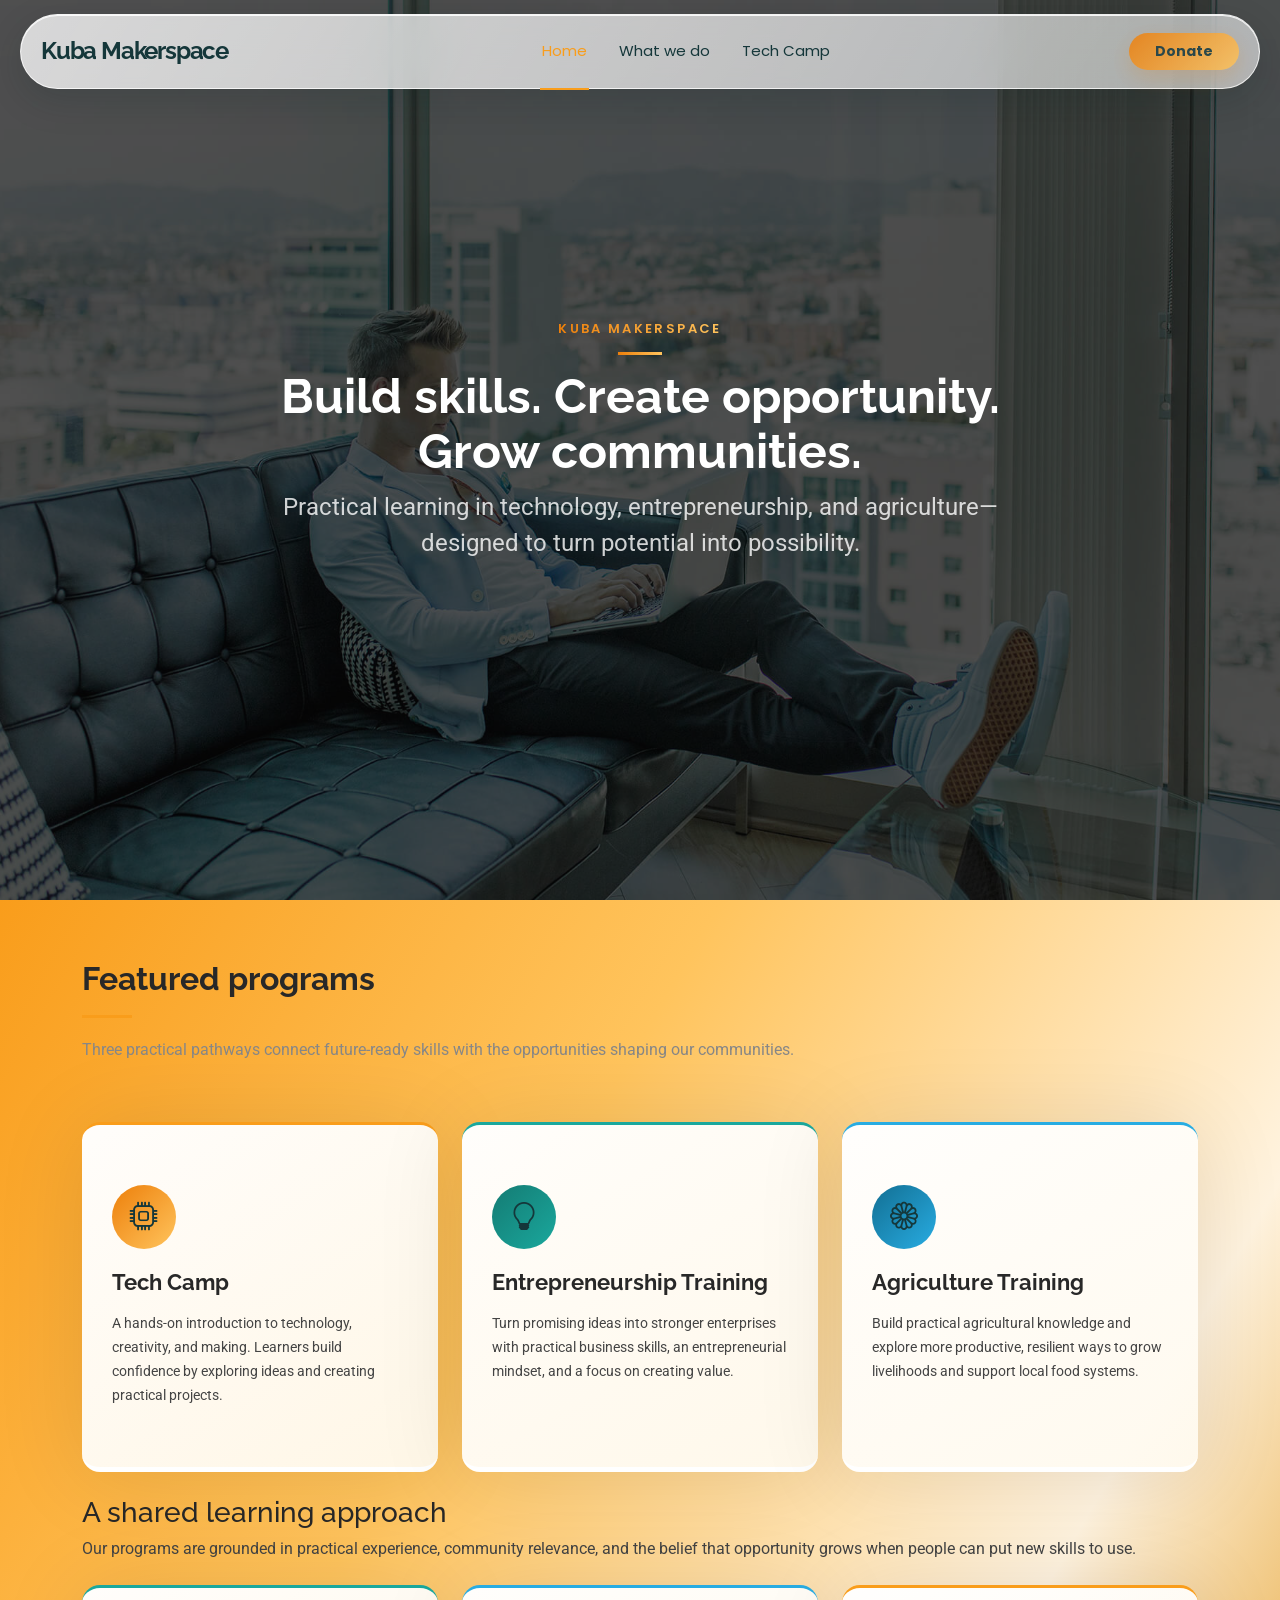
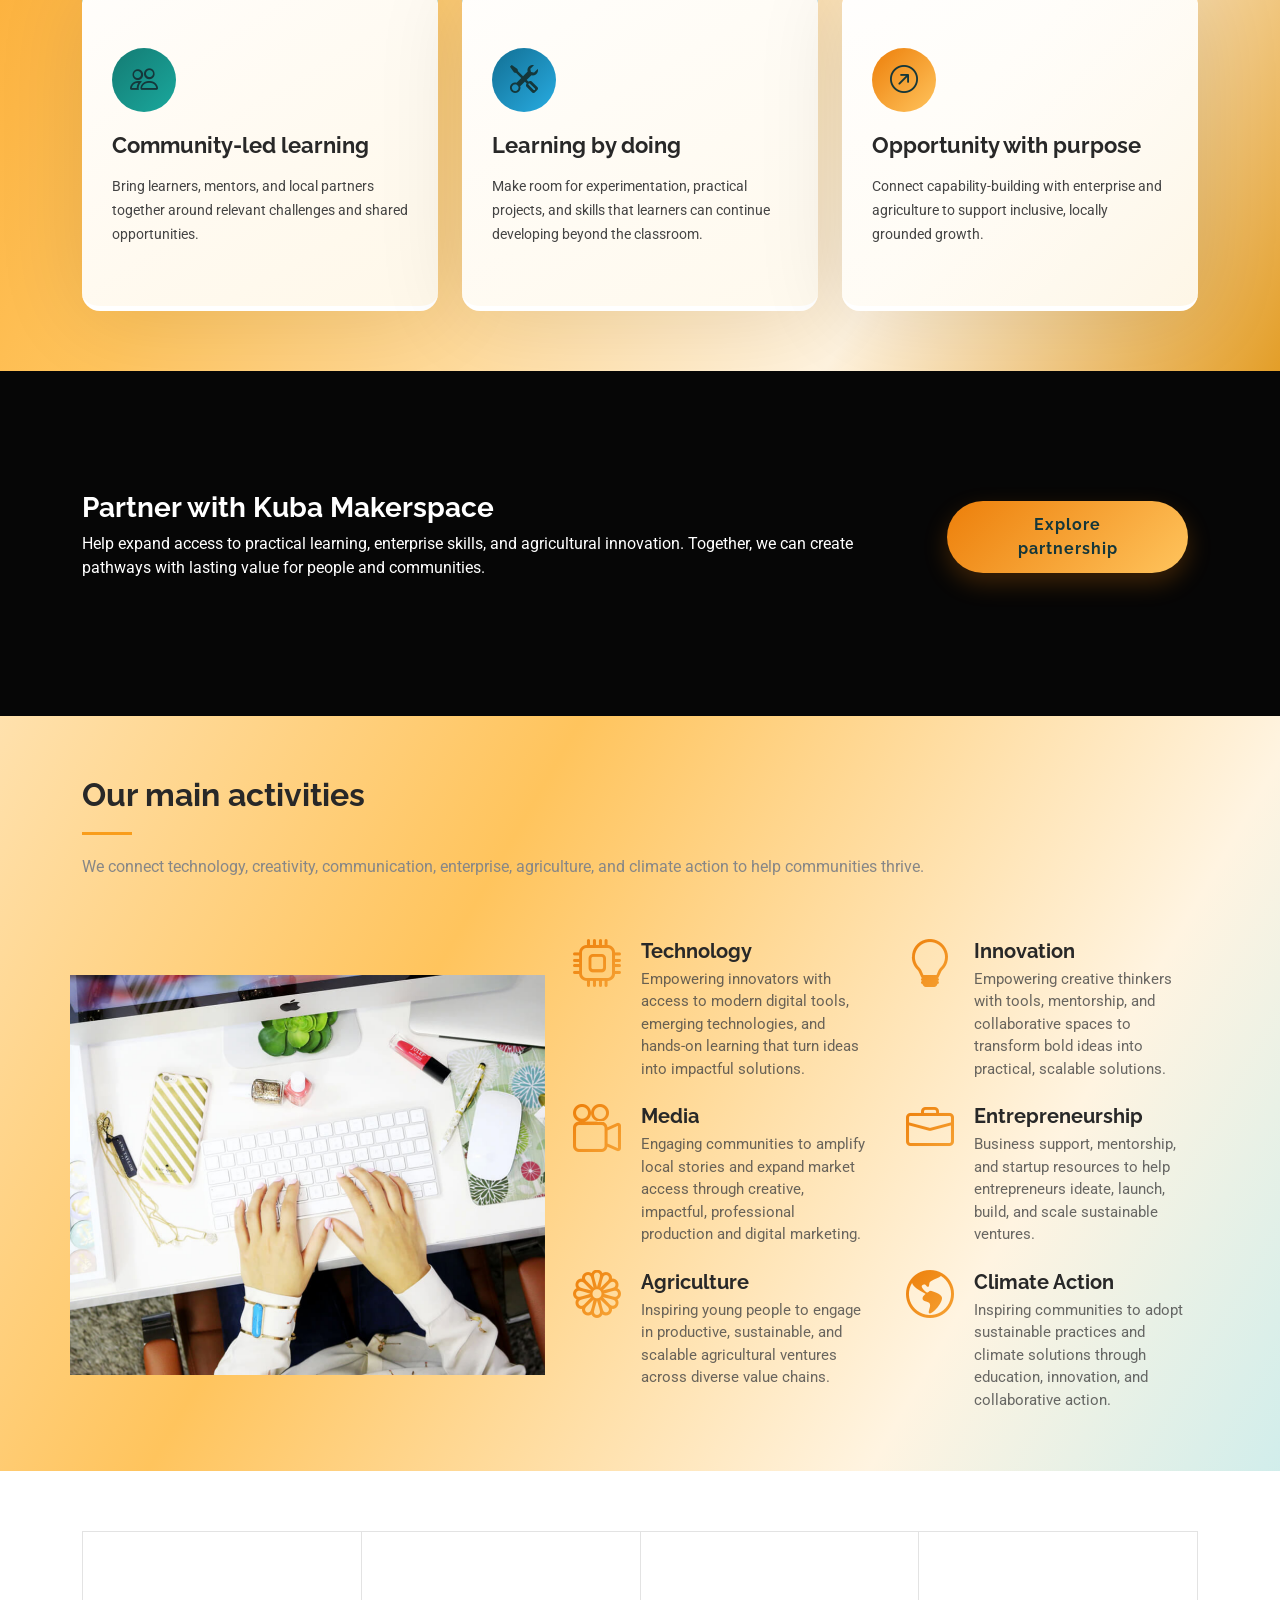
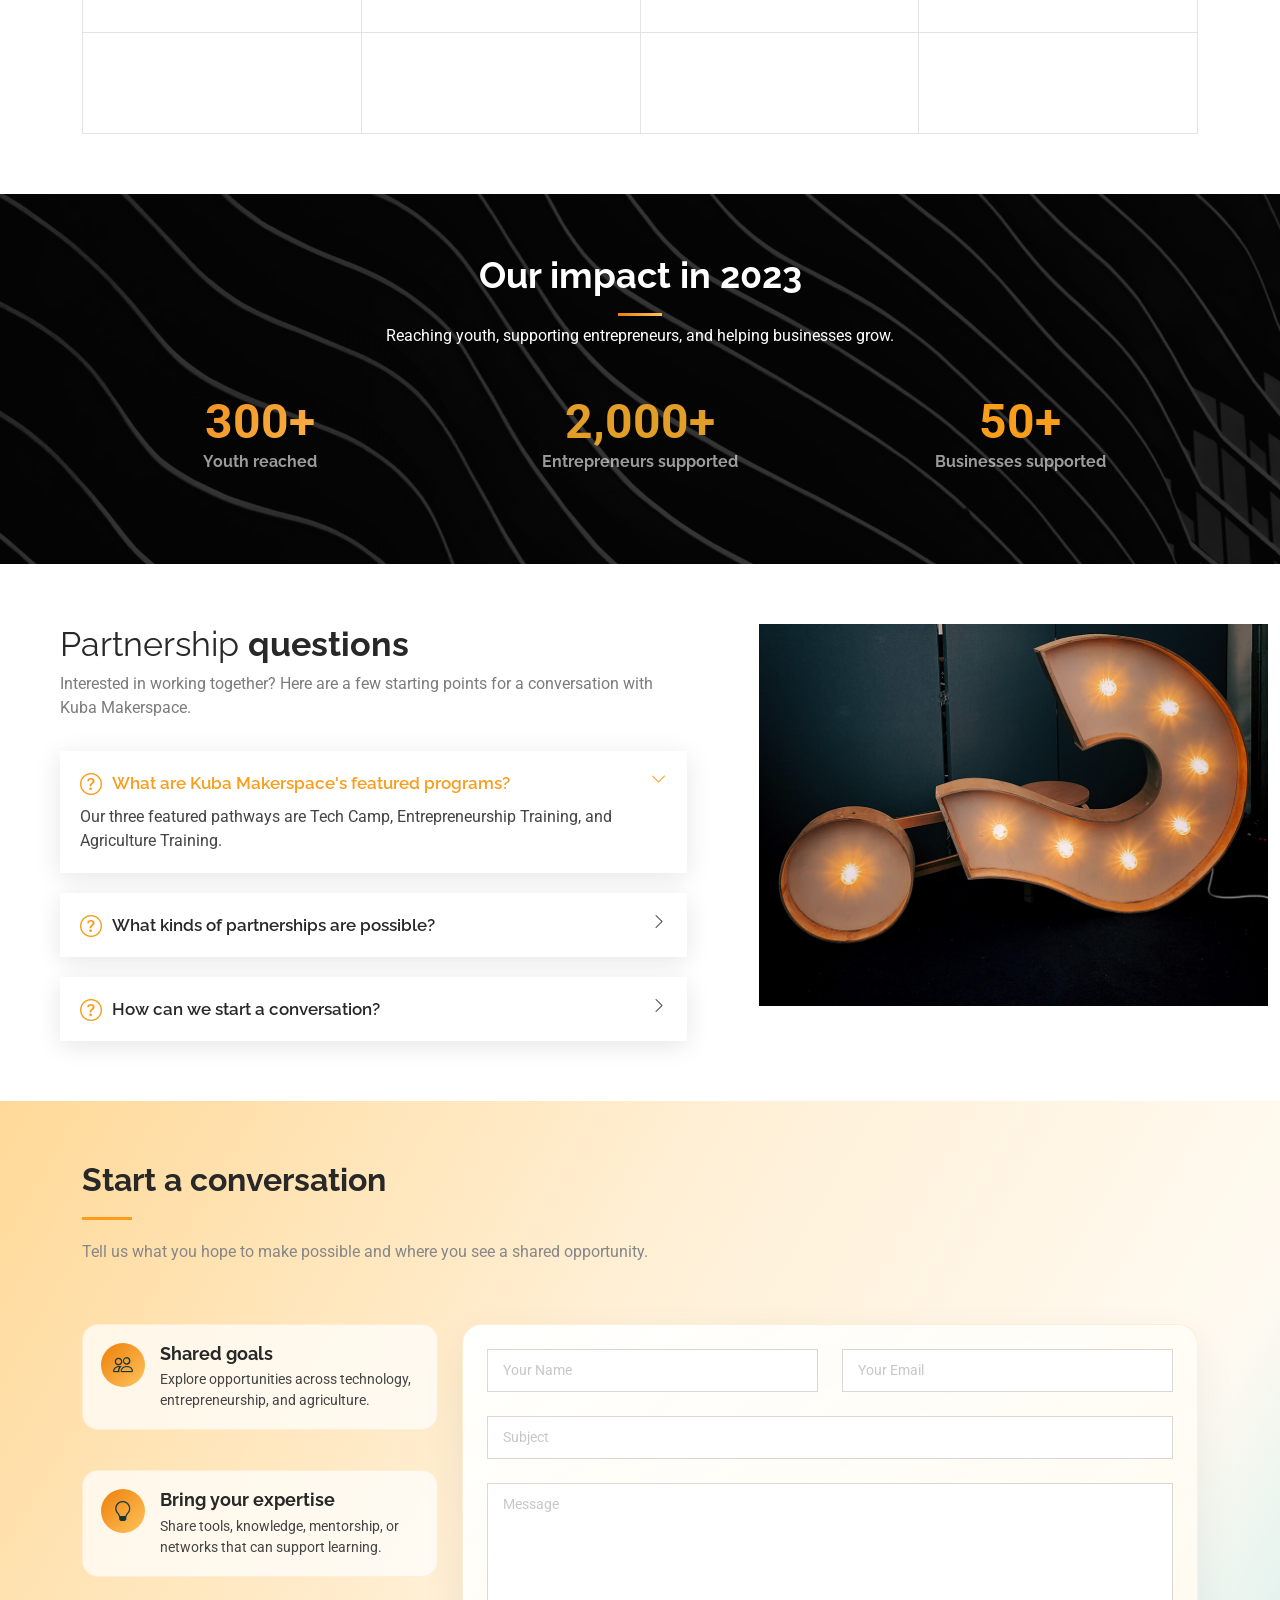
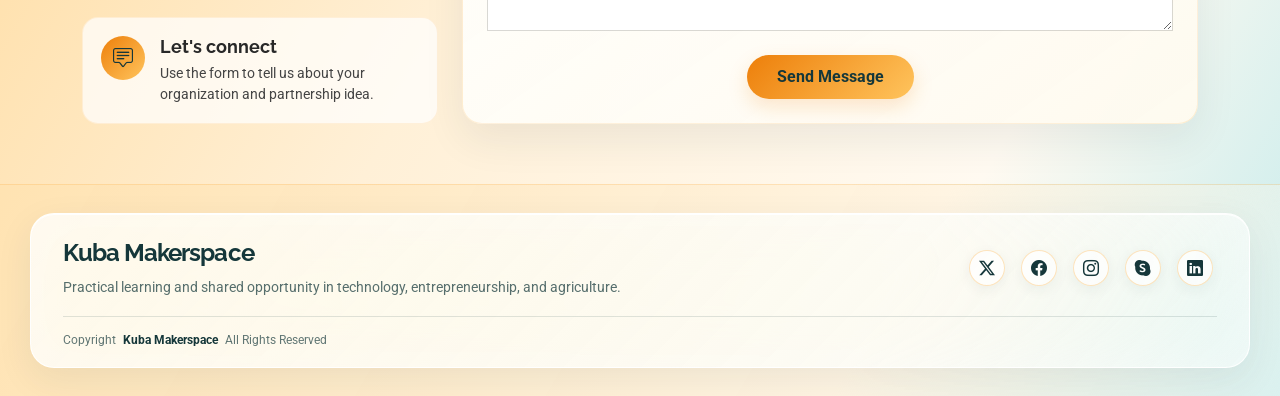
==== commit 2687e8a9: "Gradient and styling adjustments on the  Kuba Makerspace website" ====
--- a/index.html
+++ b/index.html
@@ -4,13 +4,23 @@
 <head>
   <meta charset="utf-8">
   <meta content="width=device-width, initial-scale=1.0" name="viewport">
-  <title>Kuba Makerspace | Skills, Enterprise &amp; Agriculture</title>
-  <meta name="description" content="Kuba Makerspace equips communities with practical technology, entrepreneurship, and agriculture training. Explore our programs and partnership opportunities.">
-  <meta name="keywords" content="">
-
-  <!-- Favicons -->
-  <link href="assets/img/favicon.png" rel="icon">
-  <link href="assets/img/apple-touch-icon.png" rel="apple-touch-icon">
+  <title>Kuba Makerspace | Tech, Enterprise &amp; Agriculture Skills</title>
+  <meta name="description" content="Kuba Makerspace offers hands-on training in technology, entrepreneurship, and agriculture, helping communities build practical skills and enterprise.">
+  <meta property="og:type" content="website">
+  <meta property="og:locale" content="en_UG">
+  <meta property="og:title" content="Kuba Makerspace | Tech, Enterprise &amp; Agriculture Skills">
+  <meta property="og:description" content="Build practical skills in technology, entrepreneurship, and agriculture through hands-on learning, enterprise training, and community programmes.">
+  <meta name="twitter:card" content="summary">
+  <meta name="twitter:title" content="Kuba Makerspace">
+  <meta name="twitter:description" content="Practical skills in technology, entrepreneurship, and agriculture through hands-on learning and enterprise training.">
+  <script type="application/ld+json">
+    {
+      "@context": "https://schema.org",
+      "@type": "EducationalOrganization",
+      "name": "Kuba Makerspace",
+      "description": "Kuba Makerspace supports practical learning and skills development in technology, entrepreneurship, and agriculture."
+    }
+  </script>
 
   <!-- Fonts -->
   <link href="https://fonts.googleapis.com" rel="preconnect">
@@ -26,15 +36,9 @@
 
   <!-- Main CSS File -->
   <link href="assets/css/main.css" rel="stylesheet">
-  <link href="assets/css/home.css" rel="stylesheet">
-
-  <!-- =======================================================
-  * Template Name: KnightOne
-  * Template URL: https://bootstrapmade.com/knight-simple-one-page-bootstrap-template/
-  * Updated: Oct 16 2024 with Bootstrap v5.3.3
-  * Author: BootstrapMade.com
-  * License: https://bootstrapmade.com/license/
-  ======================================================== -->
+  <link href="assets/css/home.css?v=4" rel="stylesheet">
+
+ 
 </head>
 
 <body class="index-page">
--- a/assets/css/home.css
+++ b/assets/css/home.css
@@ -2,19 +2,28 @@
   --brand-teal: #1aa89d;
   --brand-blue: #28ace2;
   --brand-orange: #f99d1b;
+  --brand-orange-light: #ffc45d;
+  --brand-orange-deep: #ed7f0a;
+  --brand-orange-teal: #e39e28;
   --brand-ink: #15373a;
-  --accent-color: var(--brand-teal);
-  --nav-hover-color: var(--brand-blue);
-  --nav-dropdown-hover-color: var(--brand-blue);
+  --accent-color: var(--brand-orange);
+  --nav-hover-color: var(--brand-orange);
+  --nav-dropdown-hover-color: var(--brand-orange);
 }
 
 .index-page .header .cta-btn,
 .index-page .header .cta-btn:focus {
-  background: var(--brand-teal);
+  background: linear-gradient(135deg, var(--brand-orange-deep), var(--brand-orange-light));
   border: 0;
   border-radius: 999px;
   color: var(--brand-ink);
   font-weight: 700;
+  box-shadow: 0 8px 20px rgba(237, 127, 10, 0.22);
+}
+
+.index-page .header .cta-btn:not(:disabled):hover {
+  background: linear-gradient(135deg, var(--brand-orange), var(--brand-orange-light));
+  color: var(--brand-ink);
 }
 
 .index-page .header .cta-btn:disabled {
@@ -22,11 +31,14 @@
 }
 
 .index-page .hero .hero-eyebrow {
-  color: var(--brand-blue);
+  background: linear-gradient(90deg, var(--brand-orange-deep), var(--brand-orange-light));
+  -webkit-background-clip: text;
+  background-clip: text;
+  color: transparent;
 }
 
 .index-page .hero .hero-eyebrow::after {
-  background: var(--brand-orange);
+  background: linear-gradient(90deg, var(--brand-orange-deep), var(--brand-orange-light));
   content: "";
   display: block;
   height: 3px;
@@ -34,40 +46,81 @@
   width: 44px;
 }
 
+.index-page .services {
+  background:
+    linear-gradient(120deg, #f99d1b 0%, #ffc45d 38%, #fff3df 76%, var(--brand-orange-teal) 100%);
+}
+
+.index-page .services .service-item {
+  background:
+    linear-gradient(145deg, rgba(255, 255, 255, 0.98), rgba(255, 250, 239, 0.94));
+}
+
 .index-page .services .row > div:nth-child(3n + 1) .service-item .icon {
-  background: var(--brand-teal);
+  background: linear-gradient(135deg, var(--brand-orange-deep), var(--brand-orange-light));
   color: var(--brand-ink);
 }
 
 .index-page .services .row > div:nth-child(3n + 2) .service-item .icon {
-  background: var(--brand-blue);
+  background: linear-gradient(135deg, #147b73, var(--brand-teal));
   color: var(--brand-ink);
 }
 
 .index-page .services .row > div:nth-child(3n) .service-item .icon {
-  background: var(--brand-orange);
-  color: var(--brand-ink);
+  background: linear-gradient(135deg, #126f93, var(--brand-blue));
+  color: var(--brand-ink);
+}
+
+.index-page .services .service-item {
+  border-top: 3px solid transparent;
+  transition: border-color 0.3s ease, transform 0.3s ease, box-shadow 0.3s ease;
+}
+
+.index-page .services .row > div:nth-child(3n + 1) .service-item {
+  border-top-color: var(--brand-orange);
+}
+
+.index-page .services .row > div:nth-child(3n + 2) .service-item {
+  border-top-color: var(--brand-teal);
+}
+
+.index-page .services .row > div:nth-child(3n) .service-item {
+  border-top-color: var(--brand-blue);
 }
 
 .index-page .call-to-action .cta-btn,
 .index-page .call-to-action .cta-btn:focus {
-  background: var(--brand-orange);
+  background: linear-gradient(135deg, var(--brand-orange-deep), var(--brand-orange-light));
   border-radius: 999px;
   color: var(--brand-ink);
   font-weight: 700;
+  box-shadow: 0 10px 24px rgba(237, 127, 10, 0.24);
+}
+
+.index-page .call-to-action h3,
+.index-page .call-to-action p {
+  color: #ffffff;
 }
 
 .index-page .call-to-action .cta-btn:hover {
-  background: #ffb648;
-  color: var(--brand-ink);
+  background: linear-gradient(135deg, var(--brand-orange), var(--brand-orange-light));
+  color: var(--brand-ink);
+}
+
+.index-page .features {
+  background:
+    linear-gradient(120deg, #ffe1ad 0%, #ffc45d 34%, #fff4e1 76%, rgba(26, 168, 157, 0.2) 100%);
 }
 
 .index-page .features .features-item > i {
-  color: var(--brand-teal);
+  background: linear-gradient(135deg, var(--brand-orange-deep), var(--brand-orange-light));
+  -webkit-background-clip: text;
+  background-clip: text;
+  color: transparent;
 }
 
 .index-page .stats .subheading h3::after {
-  background: var(--brand-orange);
+  background: linear-gradient(90deg, var(--brand-orange-deep), var(--brand-orange-light));
   content: "";
   display: block;
   height: 3px;
@@ -76,20 +129,53 @@
 }
 
 .index-page .stats .row > div:nth-child(3n + 1) .stats-item span {
+  background: linear-gradient(135deg, var(--brand-orange-deep), var(--brand-orange-light));
+  -webkit-background-clip: text;
+  background-clip: text;
+  color: transparent;
+}
+
+.index-page .stats .row > div:nth-child(3n + 2) .stats-item span {
+  color: var(--brand-orange-teal);
+}
+
+.index-page .stats .row > div:nth-child(3n) .stats-item span {
   color: var(--brand-orange);
 }
 
-.index-page .stats .row > div:nth-child(3n + 2) .stats-item span {
-  color: var(--brand-blue);
-}
-
-.index-page .stats .row > div:nth-child(3n) .stats-item span {
-  color: var(--brand-teal);
+.index-page .contact {
+  background:
+    linear-gradient(120deg, #ffd998 0%, #fff0d7 45%, #fffaf1 82%, rgba(26, 168, 157, 0.18) 100%);
+}
+
+.index-page .contact .info-item {
+  background: rgba(255, 255, 255, 0.72);
+  border: 1px solid rgba(249, 157, 27, 0.12);
+  border-radius: 16px;
+  padding: 18px;
+}
+
+.index-page .contact .info-item i {
+  background: linear-gradient(135deg, var(--brand-orange-deep), var(--brand-orange-light));
+  color: var(--brand-ink);
+}
+
+.index-page .contact .php-email-form {
+  background:
+    linear-gradient(145deg, rgba(255, 255, 255, 0.96), rgba(255, 250, 239, 0.92));
+  border: 1px solid rgba(249, 157, 27, 0.14);
+  border-radius: 20px;
+  box-shadow: 0 16px 40px rgba(21, 55, 58, 0.08);
+  padding: 24px;
 }
 
 .index-page .contact .php-email-form button[type="submit"] {
+  background: linear-gradient(135deg, var(--brand-orange-deep), var(--brand-orange-light));
+  border: 0;
+  border-radius: 999px;
   color: var(--brand-ink);
   font-weight: 700;
+  box-shadow: 0 8px 20px rgba(237, 127, 10, 0.18);
 }
 
 .index-page .scroll-top i {
@@ -139,7 +225,7 @@
 .index-page .navmenu a:hover,
 .index-page .navmenu .active,
 .index-page .navmenu .active:focus {
-  color: var(--brand-teal);
+  color: var(--brand-orange);
 }
 
 .index-page.scrolled .header > .container {
@@ -150,12 +236,13 @@
 .index-page .footer {
   --default-color: var(--brand-ink);
   --heading-color: var(--brand-ink);
-  --accent-color: var(--brand-teal);
+  --accent-color: var(--brand-orange);
   --contrast-color: #ffffff;
-  background: linear-gradient(180deg, rgba(225, 243, 241, 0.78), rgba(240, 247, 247, 0.94));
+  background:
+    linear-gradient(120deg, rgba(255, 225, 173, 0.94), rgba(255, 244, 225, 0.96) 68%, rgba(26, 168, 157, 0.16) 100%);
   -webkit-backdrop-filter: saturate(155%) blur(24px);
   backdrop-filter: saturate(155%) blur(24px);
-  border-top: 1px solid rgba(26, 168, 157, 0.14);
+  border-top: 1px solid rgba(249, 157, 27, 0.22);
   padding: 28px 0;
 }
 
@@ -203,14 +290,14 @@
 
 .index-page .footer .social-links a {
   background: rgba(255, 255, 255, 0.72);
-  border: 1px solid rgba(26, 168, 157, 0.2);
+  border: 1px solid rgba(249, 157, 27, 0.28);
   box-shadow: 0 4px 14px rgba(21, 55, 58, 0.06);
   color: var(--brand-ink);
 }
 
 .index-page .footer .social-links a:hover {
-  background: var(--brand-teal);
-  color: #ffffff;
+  background: linear-gradient(135deg, var(--brand-orange-deep), var(--brand-orange-light));
+  color: var(--brand-ink);
 }
 
 .index-page .footer > .container > .container {
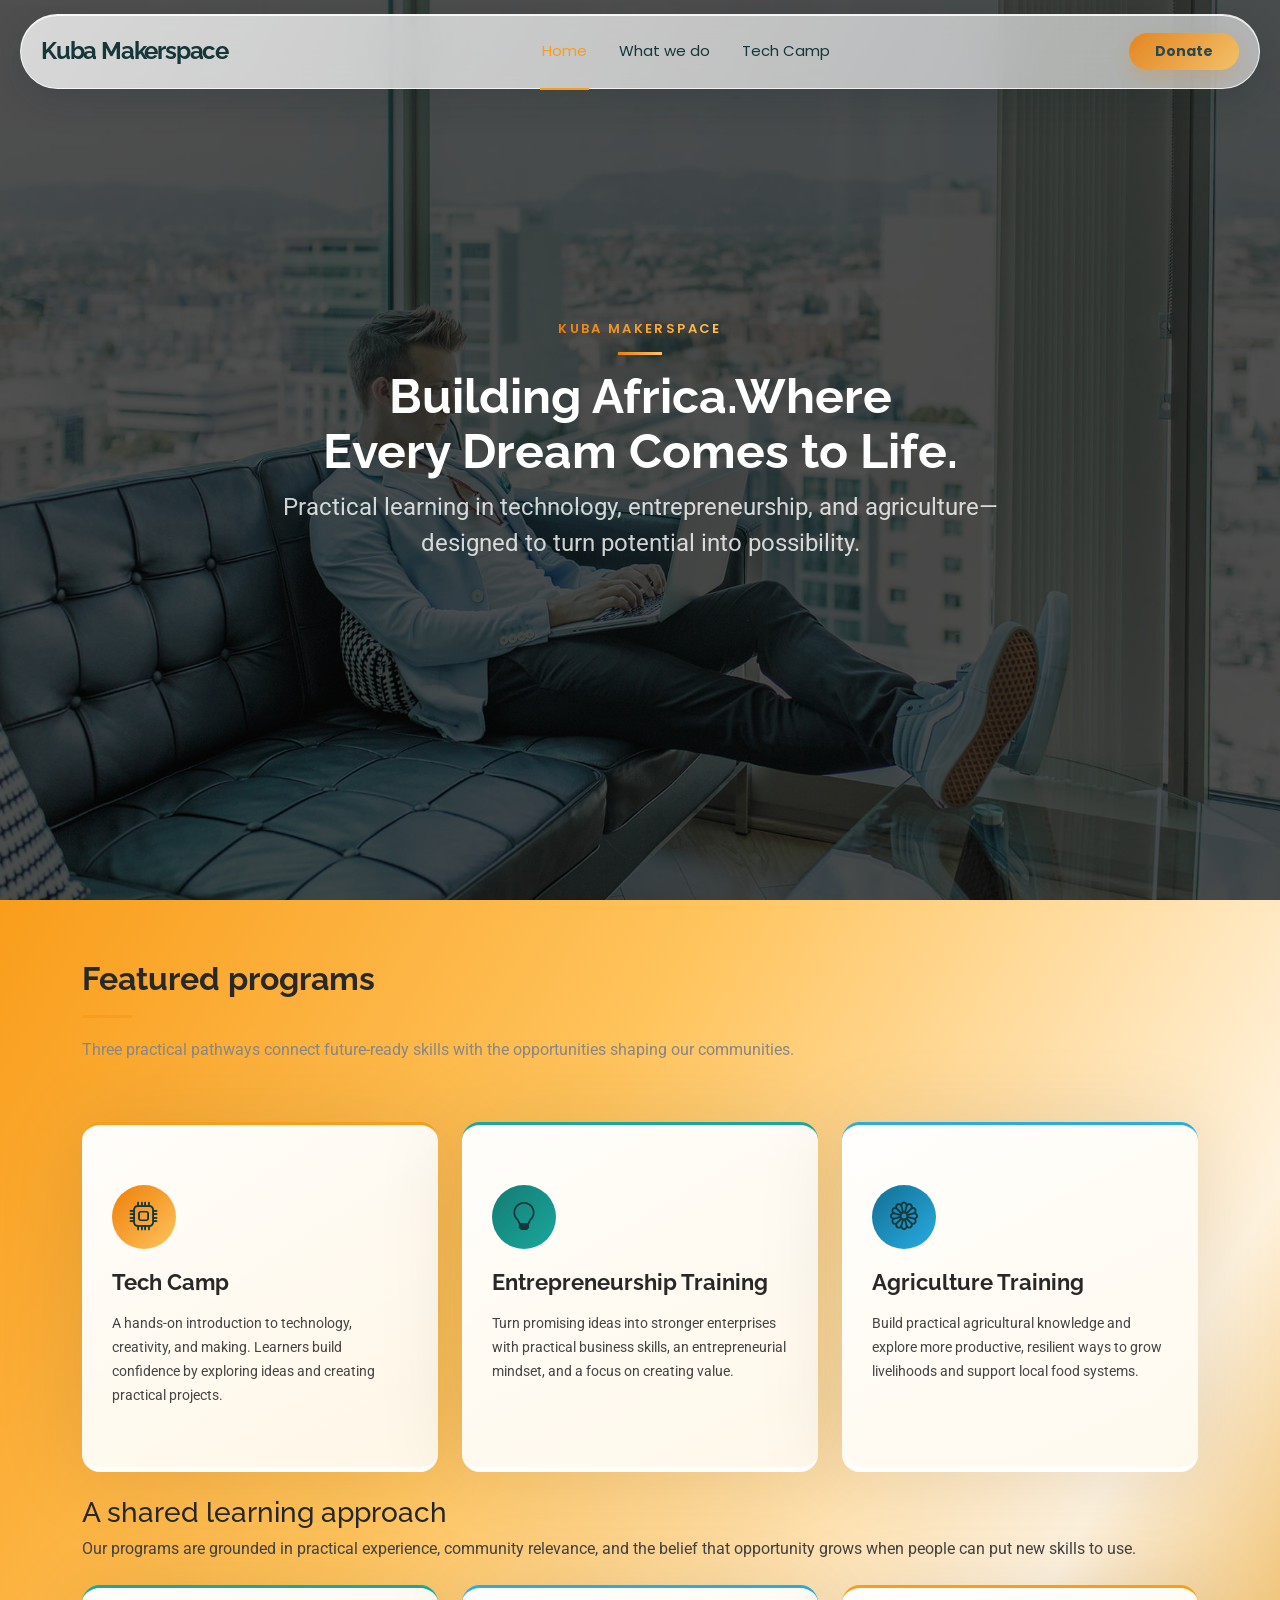
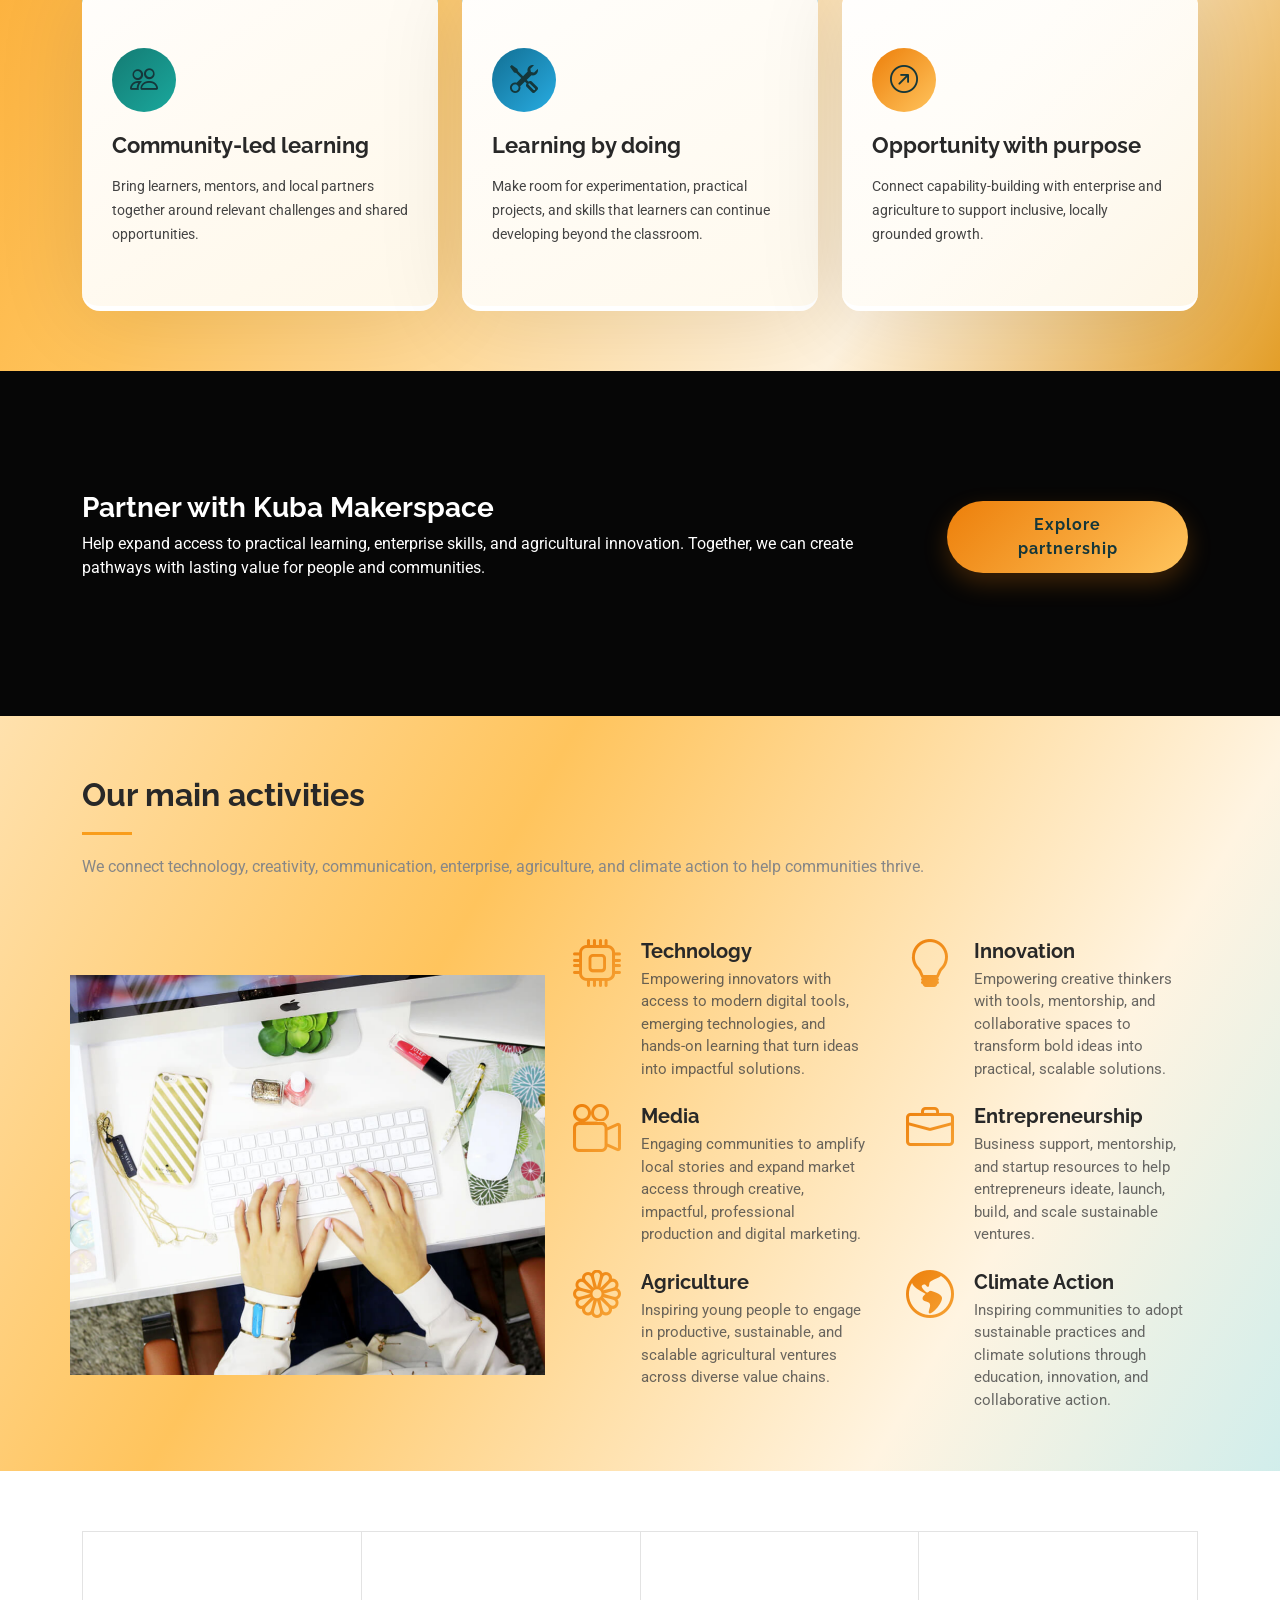
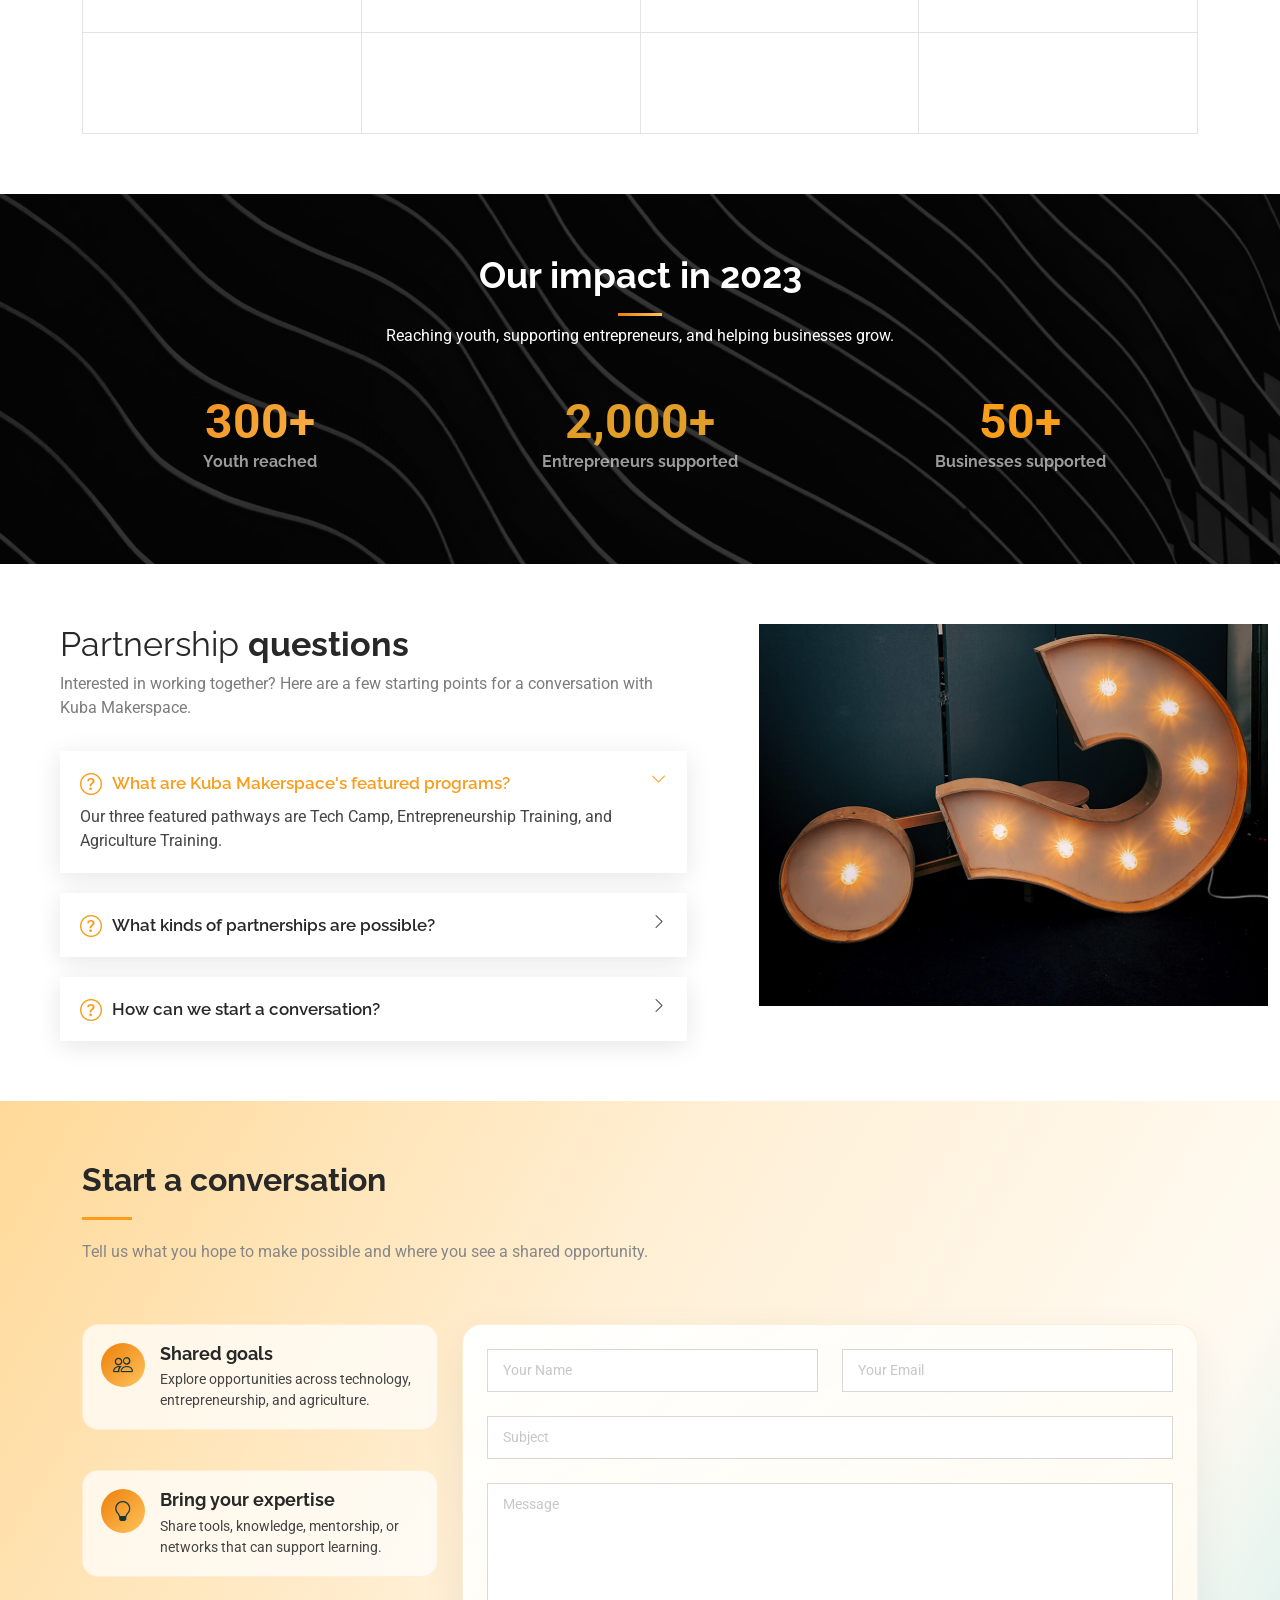
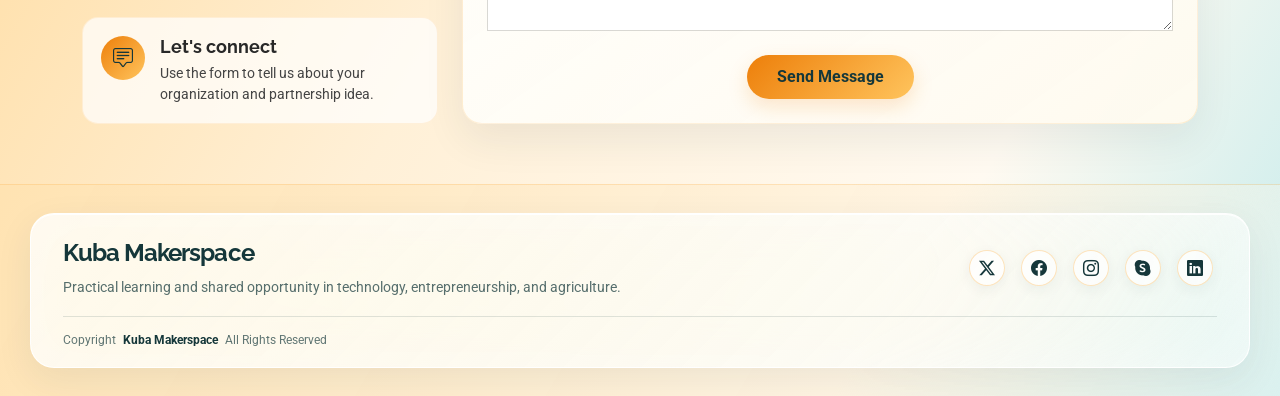
==== commit 9223f01c: "Updated some details" ====
--- a/index.html
+++ b/index.html
@@ -75,7 +75,7 @@
 
       <div class="container d-flex flex-column align-items-center text-center">
         <p class="hero-eyebrow" data-aos="fade-up" data-aos-delay="50">KUBA MAKERSPACE</p>
-        <h2 data-aos="fade-up" data-aos-delay="100">Build skills. Create opportunity. Grow communities.</h2>
+        <h2 data-aos="fade-up" data-aos-delay="100">Building Africa.Where Every Dream Comes to Life.</h2>
         <p data-aos="fade-up" data-aos-delay="200">
           Practical learning in technology, entrepreneurship, and agriculture—designed to turn potential into possibility.
         </p>
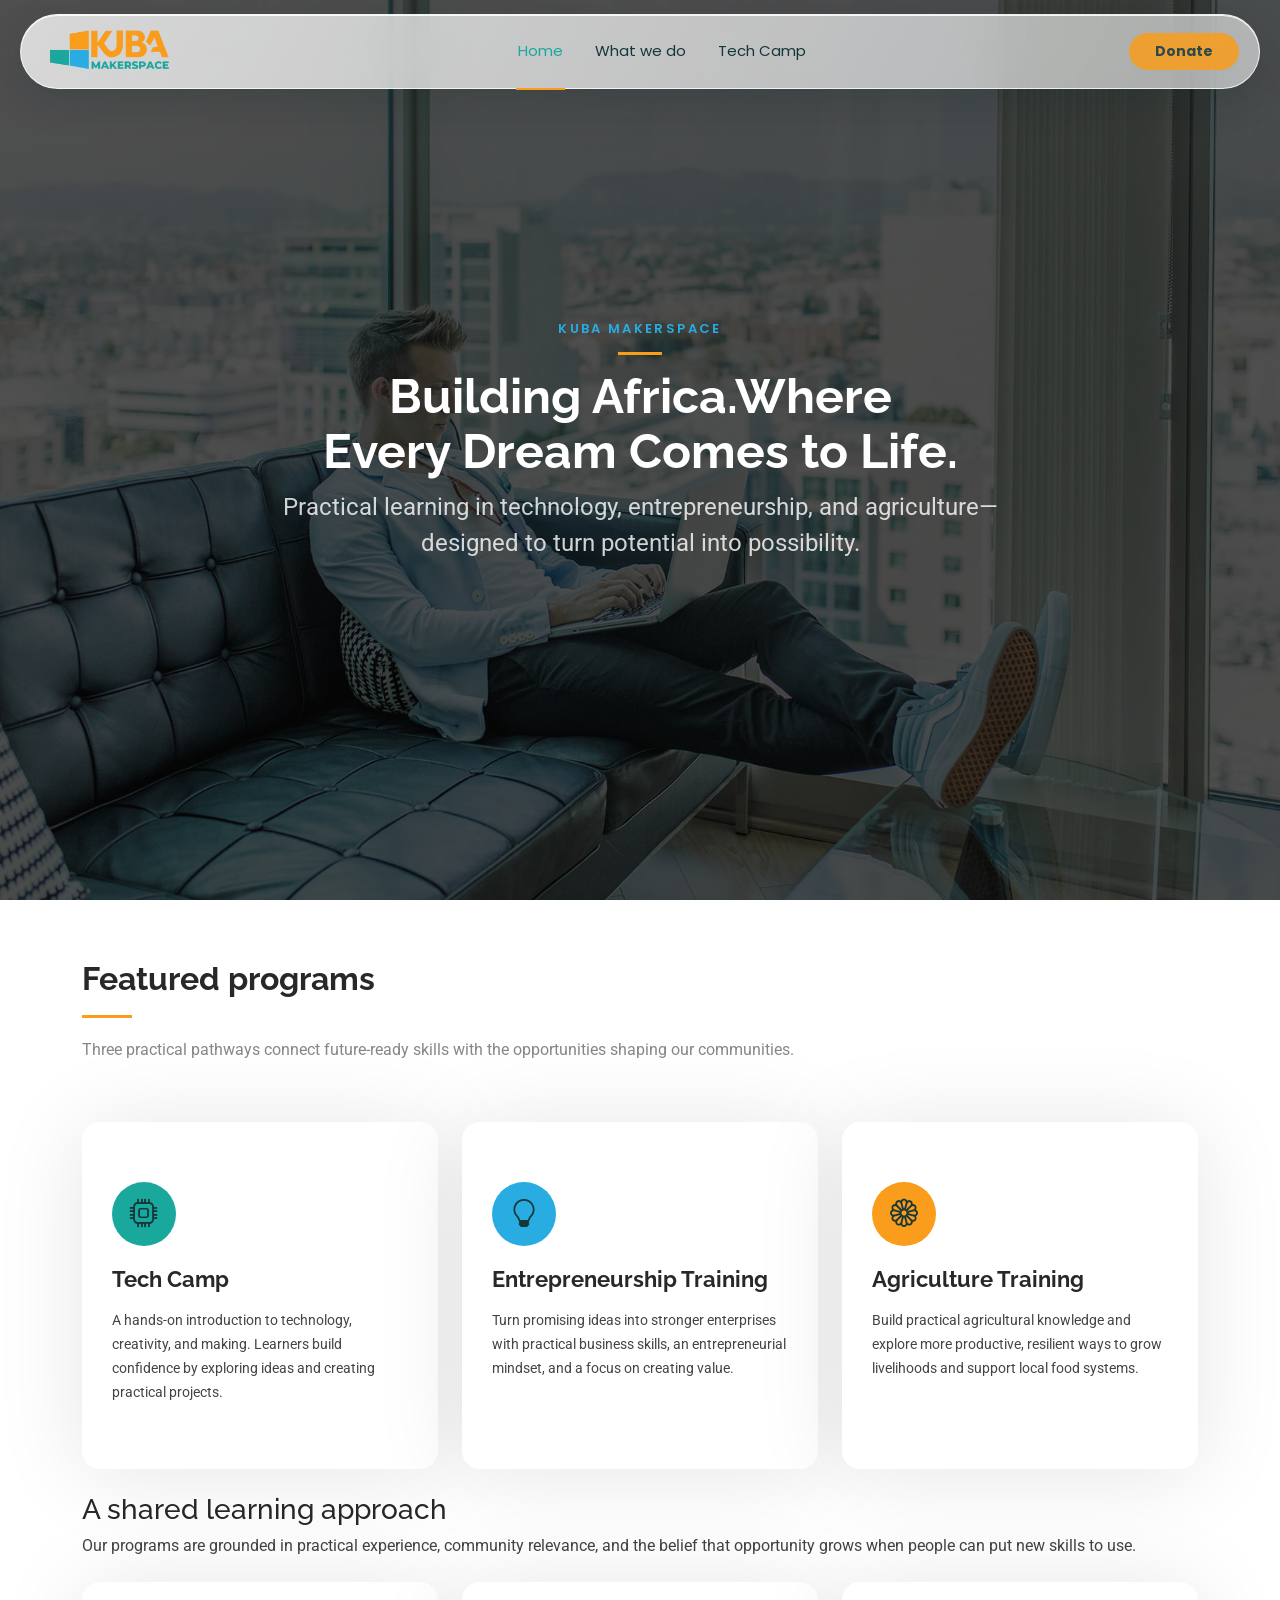
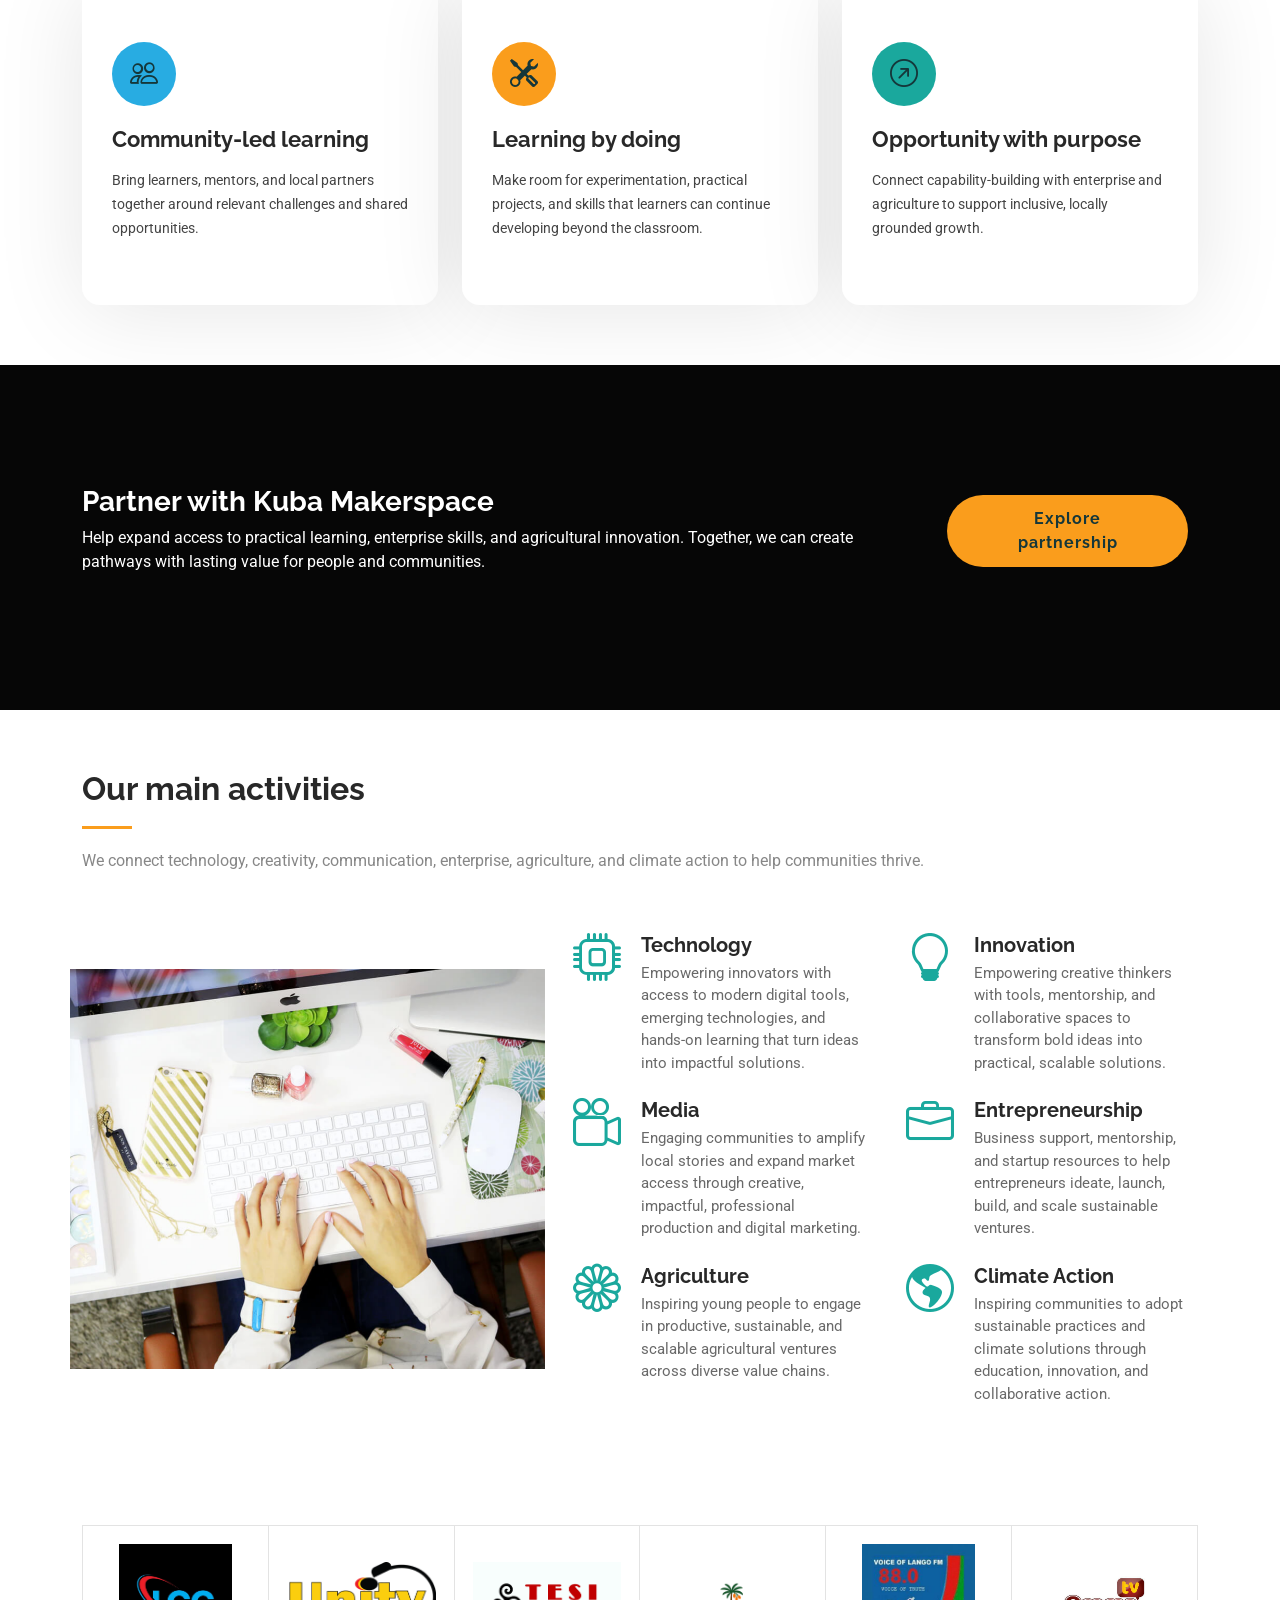
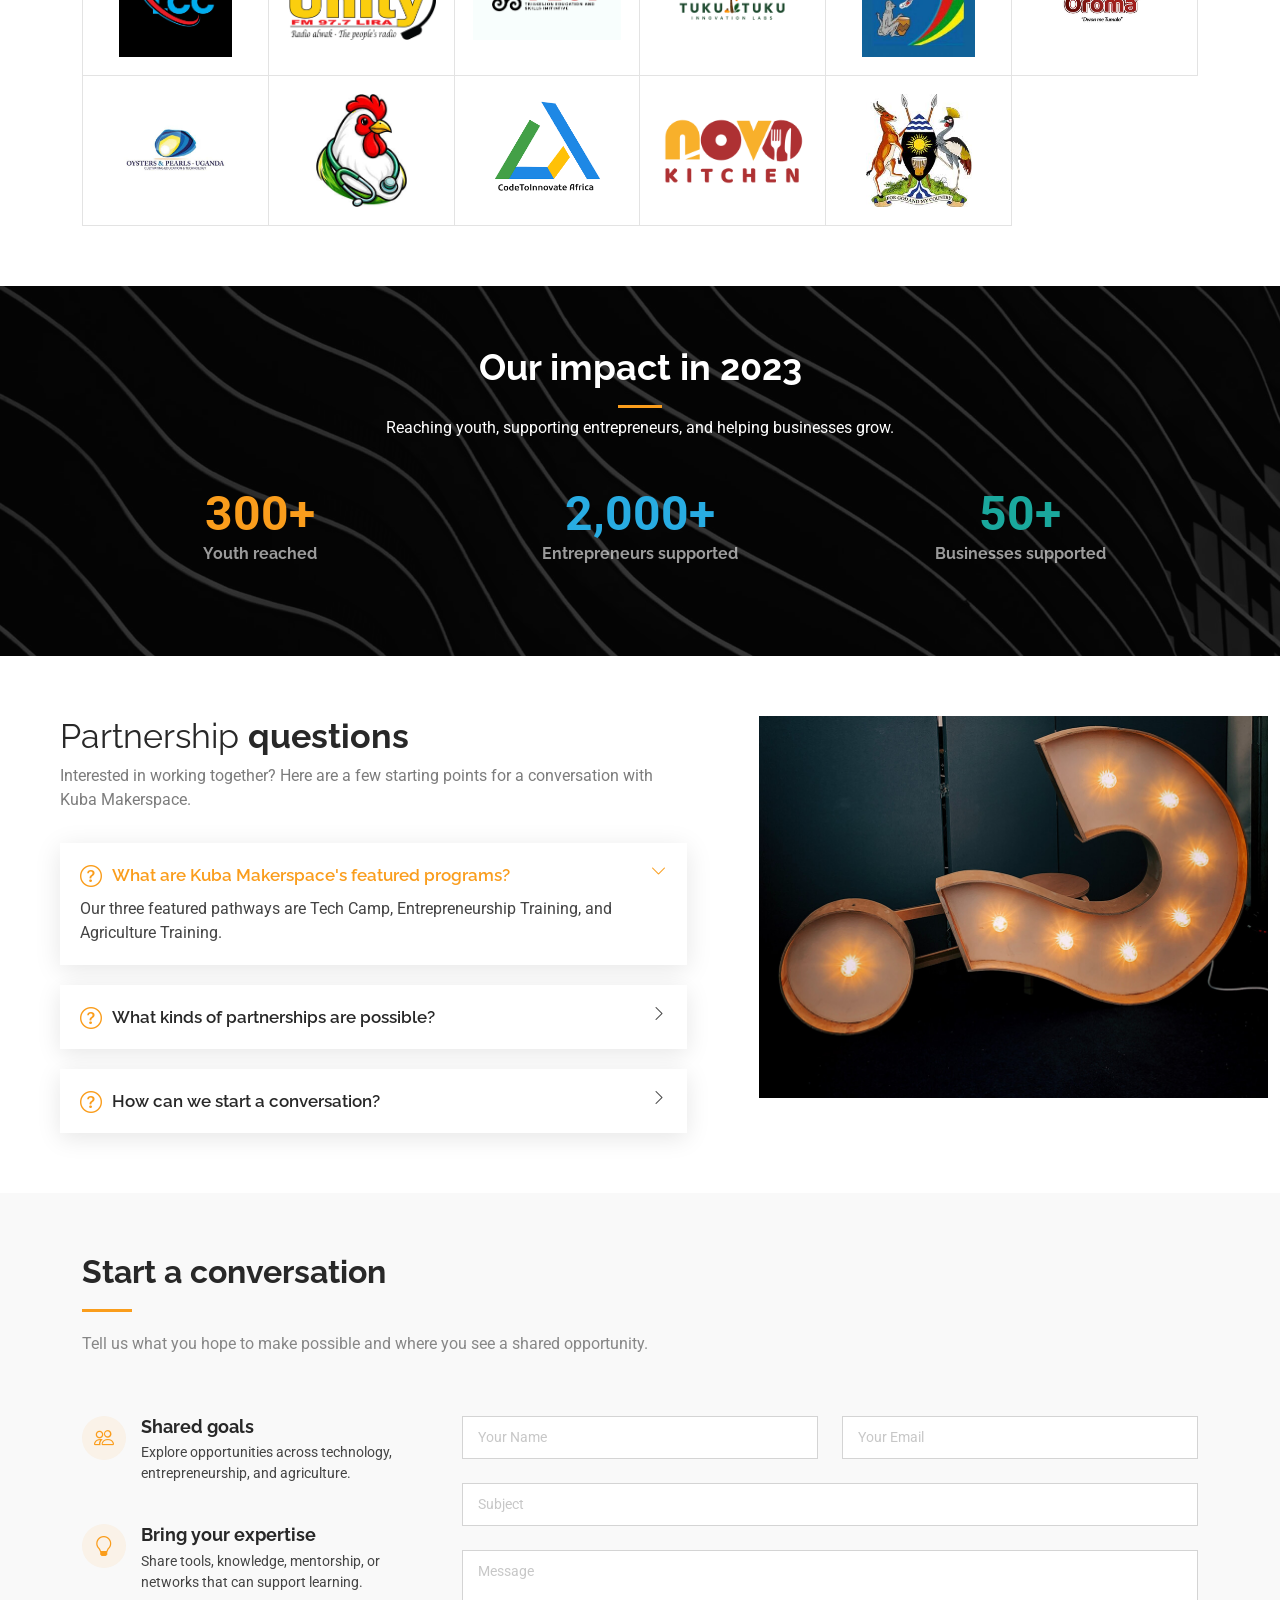
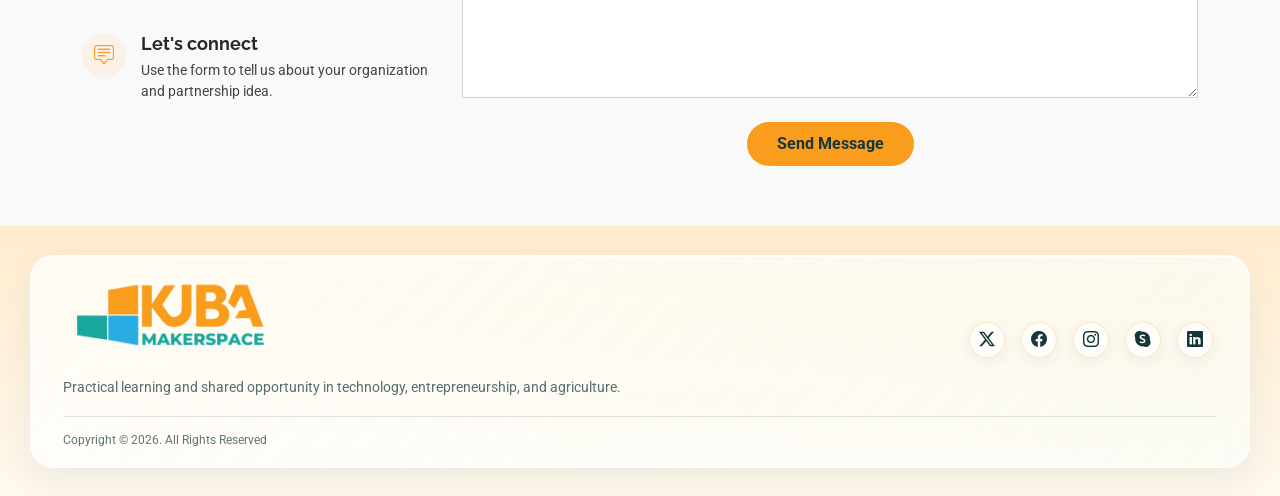
==== commit 09acf903: "Major changes made" ====
--- a/index.html
+++ b/index.html
@@ -35,8 +35,8 @@
   <link href="assets/vendor/swiper/swiper-bundle.min.css" rel="stylesheet">
 
   <!-- Main CSS File -->
-  <link href="assets/css/main.css" rel="stylesheet">
-  <link href="assets/css/home.css?v=4" rel="stylesheet">
+  <link href="assets/css/main.css?v=4" rel="stylesheet">
+  <link href="assets/css/home.css?v=7" rel="stylesheet">
 
  
 </head>
@@ -47,9 +47,7 @@
     <div class="container position-relative d-flex align-items-center justify-content-between">
 
       <a href="index.html" class="logo d-flex align-items-center me-auto me-xl-0">
-        <!-- Uncomment the line below if you also wish to use an image logo -->
-        <!-- <img src="assets/img/logo.png" alt=""> -->
-        <h1 class="sitename">Kuba Makerspace</h1>
+        <img src="assets/img/Logo/kubalogo.png?v=2" alt="Kuba Makerspace" class="brand-logo">
       </a>
 
       <nav id="navmenu" class="navmenu">
@@ -292,50 +290,67 @@
 
     </section><!-- /Features Section -->
 
-    <!-- Clients Section -->
+    <!-- Partners Section -->
     <section id="clients" class="clients section">
 
       <div class="container" data-aos="fade-up" data-aos-delay="100">
 
         <div class="row g-0 clients-wrap">
 
-          <div class="col-xl-3 col-md-4 client-logo">
-            <img src="assets/img/clients/client-1.png" class="img-fluid" alt="">
-          </div><!-- End Client Item -->
-
-          <div class="col-xl-3 col-md-4 client-logo">
-            <img src="assets/img/clients/client-2.png" class="img-fluid" alt="">
-          </div><!-- End Client Item -->
-
-          <div class="col-xl-3 col-md-4 client-logo">
-            <img src="assets/img/clients/client-3.png" class="img-fluid" alt="">
-          </div><!-- End Client Item -->
-
-          <div class="col-xl-3 col-md-4 client-logo">
-            <img src="assets/img/clients/client-4.png" class="img-fluid" alt="">
-          </div><!-- End Client Item -->
-
-          <div class="col-xl-3 col-md-4 client-logo">
-            <img src="assets/img/clients/client-5.png" class="img-fluid" alt="">
-          </div><!-- End Client Item -->
-
-          <div class="col-xl-3 col-md-4 client-logo">
-            <img src="assets/img/clients/client-6.png" class="img-fluid" alt="">
-          </div><!-- End Client Item -->
-
-          <div class="col-xl-3 col-md-4 client-logo">
-            <img src="assets/img/clients/client-7.png" class="img-fluid" alt="">
-          </div><!-- End Client Item -->
-
-          <div class="col-xl-3 col-md-4 client-logo">
-            <img src="assets/img/clients/client-8.png" class="img-fluid" alt="">
-          </div><!-- End Client Item -->
-
-        </div>
-
-      </div>
-
-    </section><!-- /Clients Section -->
+          <div class="col-lg-2 col-md-4 col-6 client-logo">
+            <img src="assets/img/Logo/LCC logo.jpg" class="img-fluid" alt="LCC logo">
+          </div><!-- End Logo Item -->
+
+          <div class="col-lg-2 col-md-4 col-6 client-logo">
+            <img src="assets/img/Logo/Unity fm logo.png" class="img-fluid" alt="Unity FM logo">
+          </div><!-- End Logo Item -->
+
+          <div class="col-lg-2 col-md-4 col-6 client-logo">
+            <img src="assets/img/Logo/TESI Logo.png" class="img-fluid" alt="TESI logo">
+          </div><!-- End Logo Item -->
+
+          <div class="col-lg-2 col-md-4 col-6 client-logo">
+            <img src="assets/img/Logo/Tuku-Tuku Logo Full Color.png" class="img-fluid" alt="Tuku-Tuku logo">
+          </div><!-- End Logo Item -->
+
+          <div class="col-lg-2 col-md-4 col-6 client-logo">
+            <img src="assets/img/Logo/Voice of Lango Logo.jpeg" class="img-fluid" alt="Voice of Lango logo">
+          </div><!-- End Logo Item -->
+
+          <div class="col-lg-2 col-md-4 col-6 client-logo">
+            <img src="assets/img/Logo/Oroma tv.jpeg" class="img-fluid" alt="Oroma TV logo">
+          </div><!-- End Logo Item -->
+
+          <div class="col-lg-2 col-md-4 col-6 client-logo">
+            <img src="assets/img/Logo/O &amp; P Uganda.jpeg" class="img-fluid" alt="O and P Uganda logo">
+          </div><!-- End Logo Item -->
+
+          <div class="col-lg-2 col-md-4 col-6 client-logo">
+            <img src="assets/img/Logo/Smart Vet Africa.jpeg" class="img-fluid" alt="Smart Vet Africa logo">
+          </div><!-- End Logo Item -->
+
+          <div class="col-lg-2 col-md-4 col-6 client-logo">
+            <img src="assets/img/Logo/Code To Innovate.png" class="img-fluid" alt="Code To Innovate logo">
+          </div><!-- End Logo Item -->
+
+          <div class="col-lg-2 col-md-4 col-6 client-logo">
+            <img src="assets/img/Logo/Novo kitchen Logo.PNG" class="img-fluid" alt="Novo Kitchen logo">
+          </div><!-- End Logo Item -->
+
+          <div class="col-lg-2 col-md-4 col-6 client-logo">
+            <img src="assets/img/Logo/Cote of Arm.jpeg" class="img-fluid" alt="Coat of Arms logo">
+          </div><!-- End Logo Item -->
+
+          <!-- <div class="col-lg-2 col-md-4 col-6 client-logo">
+            <img src="assets/img/Logo/Black and White Modern Studio Logo.png" class="img-fluid" alt="Modern Studio logo">
+          </div> -->
+          <!-- End Logo Item -->
+
+        </div>
+
+      </div>
+
+    </section><!-- /Partners Section -->
 
     <!-- Stats Section -->
     <section id="stats" class="stats section dark-background">
@@ -424,7 +439,7 @@
                   <p>Use the contact form below to introduce your organization, the opportunity you have in mind, and the program area you would like to explore.</p>
                 </div>
                 <div class="faq-content">
-                  <p>Eleifend mi in nulla posuere sollicitudin aliquam ultrices sagittis orci. Faucibus pulvinar elementum integer enim. Sem nulla pharetra diam sit amet nisl suscipit. Rutrum tellus pellentesque eu tincidunt. Lectus urna duis convallis convallis tellus. Urna molestie at elementum eu facilisis sed odio morbi quis</p>
+                 
                 </div>
                 <i class="faq-toggle bi bi-chevron-right"></i>
               </div><!-- End Faq item-->
@@ -526,7 +541,7 @@
 
   <footer id="footer" class="footer dark-background">
     <div class="container">
-      <h3 class="sitename">Kuba Makerspace</h3>
+      <img src="assets/img/Logo/kubalogo.png?v=2" alt="Kuba Makerspace" class="footer-brand-logo">
       <p>Practical learning and shared opportunity in technology, entrepreneurship, and agriculture.</p>
       <div class="social-links d-flex justify-content-center">
         <a href=""><i class="bi bi-twitter-x"></i></a>
@@ -537,7 +552,7 @@
       </div>
       <div class="container">
         <div class="copyright">
-          <span>Copyright</span> <strong class="px-1 sitename">Kuba Makerspace</strong> <span>All Rights Reserved</span>
+          <span>Copyright &copy; 2026. All Rights Reserved</span>
         </div>
       </div>
     </div>
--- a/assets/css/main.css
+++ b/assets/css/main.css
@@ -22,7 +22,7 @@
   --background-color: #ffffff; /* Background color for the entire website, including individual sections */
   --default-color: #444444; /* Default color used for the majority of the text content across the entire website */
   --heading-color: #282828; /* Color for headings, subheadings and title throughout the website */
-  --accent-color: #009961; /* Accent color that represents your brand on the website. It's used for buttons, links, and other elements that need to stand out */
+  --accent-color: #fa9d1c; /* Accent color that represents your brand on the website. It's used for buttons, links, and other elements that need to stand out */
   --surface-color: #ffffff; /* The surface color is used as a background of boxed elements within sections, such as cards, icon boxes, or other elements that require a visual separation from the global background. */
   --contrast-color: #ffffff; /* Contrast color for text, ensuring readability against backgrounds of accent, heading, or default colors. */
 }
@@ -30,11 +30,11 @@
 /* Nav Menu Colors - The following color variables are used specifically for the navigation menu. They are separate from the global colors to allow for more customization options */
 :root {
   --nav-color: #ffffff;  /* The default color of the main navmenu links */
-  --nav-hover-color: #009961; /* Applied to main navmenu links when they are hovered over or active */
+  --nav-hover-color: #fa9d1c; /* Applied to main navmenu links when they are hovered over or active */
   --nav-mobile-background-color: #ffffff; /* Used as the background color for mobile navigation menu */
   --nav-dropdown-background-color: #ffffff; /* Used as the background color for dropdown items that appear when hovering over primary navigation items */
   --nav-dropdown-color: #444444; /* Used for navigation links of the dropdown items in the navigation menu. */
-  --nav-dropdown-hover-color: #009961; /* Similar to --nav-hover-color, this color is applied to dropdown navigation links when they are hovered over. */
+  --nav-dropdown-hover-color: #fa9d1c; /* Similar to --nav-hover-color, this color is applied to dropdown navigation links when they are hovered over. */
 }
 
 /* Color Presets - These classes override global colors when applied to any section or element, providing reuse of the sam color scheme. */
@@ -242,6 +242,15 @@
   margin-right: 8px;
 }
 
+.header .logo .brand-logo {
+  width: 140px;
+  height: 44px;
+  max-height: 44px;
+  margin: 0;
+  object-fit: cover;
+  object-position: center;
+}
+
 .header .logo h1 {
   font-size: 30px;
   margin: 0;
@@ -581,6 +590,16 @@
   margin: 0 0 15px 0;
 }
 
+.footer .footer-brand-logo {
+  display: block;
+  width: 220px;
+  max-width: 100%;
+  height: 72px;
+  margin-bottom: 15px;
+  object-fit: cover;
+  object-position: left center;
+}
+
 .footer p {
   font-size: 15;
   font-style: italic;
@@ -1375,32 +1394,32 @@
 }
 
 .camp-fee-card {
-  background: linear-gradient(145deg, #07523b, #009961);
+  background: #fa9d1c;
   border-radius: 16px;
-  box-shadow: 0 14px 34px rgba(10, 55, 37, 0.16);
-  color: #ffffff;
+  box-shadow: 0 14px 34px rgba(21, 55, 58, 0.14);
+  color: #15373a;
   padding: 32px;
 }
 
 .camp-fee-card .camp-section-kicker,
 .camp-celebration .camp-section-kicker {
-  color: #b7e4c7;
+  color: #15373a;
 }
 
 .camp-fee-card h2 {
-  color: #ffffff;
+  color: #15373a;
   font-size: clamp(34px, 4vw, 48px);
   font-weight: 800;
   margin: 8px 0 4px;
 }
 
 .camp-fee-card > p:not(.camp-section-kicker) {
-  color: rgba(255, 255, 255, 0.82);
+  color: rgba(21, 55, 58, 0.82);
 }
 
 .camp-payment-plan {
-  border-bottom: 1px solid rgba(255, 255, 255, 0.25);
-  border-top: 1px solid rgba(255, 255, 255, 0.25);
+  border-bottom: 1px solid rgba(21, 55, 58, 0.2);
+  border-top: 1px solid rgba(21, 55, 58, 0.2);
   display: grid;
   gap: 8px 12px;
   grid-template-columns: 1fr auto;
@@ -1409,12 +1428,12 @@
 }
 
 .camp-payment-plan span {
-  color: rgba(255, 255, 255, 0.86);
+  color: rgba(21, 55, 58, 0.82);
   font-size: 13px;
 }
 
 .camp-payment-plan strong {
-  color: #ffffff;
+  color: #15373a;
   font-size: 14px;
   text-align: right;
 }
@@ -1485,18 +1504,18 @@
 }
 
 .camp-celebration {
-  background: linear-gradient(120deg, #062c20, #08764b);
+  background: #fa9d1c;
   padding: 70px 0;
 }
 
 .camp-celebration h2 {
-  color: #ffffff;
+  color: #15373a;
   font-size: clamp(30px, 4vw, 42px);
   font-weight: 700;
 }
 
 .camp-celebration p:not(.camp-section-kicker) {
-  color: rgba(255, 255, 255, 0.82);
+  color: rgba(21, 55, 58, 0.82);
   line-height: 1.7;
   margin-bottom: 0;
 }
@@ -1561,12 +1580,16 @@
   align-items: center;
   border-right: 1px solid color-mix(in srgb, var(--default-color), transparent 85%);
   border-bottom: 1px solid color-mix(in srgb, var(--default-color), transparent 85%);
+  height: 150px;
   overflow: hidden;
 }
 
 .clients .client-logo img {
-  padding: 50px;
-  max-width: 80%;
+  width: 100%;
+  height: 100%;
+  padding: 18px;
+  max-width: 100%;
+  object-fit: contain;
   transition: 0.3s;
 }
 
--- a/assets/css/home.css
+++ b/assets/css/home.css
@@ -1,10 +1,7 @@
 .index-page {
   --brand-teal: #1aa89d;
   --brand-blue: #28ace2;
-  --brand-orange: #f99d1b;
-  --brand-orange-light: #ffc45d;
-  --brand-orange-deep: #ed7f0a;
-  --brand-orange-teal: #e39e28;
+  --brand-orange: #fa9d1c;
   --brand-ink: #15373a;
   --accent-color: var(--brand-orange);
   --nav-hover-color: var(--brand-orange);
@@ -13,17 +10,11 @@
 
 .index-page .header .cta-btn,
 .index-page .header .cta-btn:focus {
-  background: linear-gradient(135deg, var(--brand-orange-deep), var(--brand-orange-light));
+  background: var(--brand-orange);
   border: 0;
   border-radius: 999px;
   color: var(--brand-ink);
   font-weight: 700;
-  box-shadow: 0 8px 20px rgba(237, 127, 10, 0.22);
-}
-
-.index-page .header .cta-btn:not(:disabled):hover {
-  background: linear-gradient(135deg, var(--brand-orange), var(--brand-orange-light));
-  color: var(--brand-ink);
 }
 
 .index-page .header .cta-btn:disabled {
@@ -31,14 +22,11 @@
 }
 
 .index-page .hero .hero-eyebrow {
-  background: linear-gradient(90deg, var(--brand-orange-deep), var(--brand-orange-light));
-  -webkit-background-clip: text;
-  background-clip: text;
-  color: transparent;
+  color: var(--brand-blue);
 }
 
 .index-page .hero .hero-eyebrow::after {
-  background: linear-gradient(90deg, var(--brand-orange-deep), var(--brand-orange-light));
+  background: var(--brand-orange);
   content: "";
   display: block;
   height: 3px;
@@ -46,81 +34,40 @@
   width: 44px;
 }
 
-.index-page .services {
-  background:
-    linear-gradient(120deg, #f99d1b 0%, #ffc45d 38%, #fff3df 76%, var(--brand-orange-teal) 100%);
-}
-
-.index-page .services .service-item {
-  background:
-    linear-gradient(145deg, rgba(255, 255, 255, 0.98), rgba(255, 250, 239, 0.94));
-}
-
 .index-page .services .row > div:nth-child(3n + 1) .service-item .icon {
-  background: linear-gradient(135deg, var(--brand-orange-deep), var(--brand-orange-light));
+  background: var(--brand-teal);
   color: var(--brand-ink);
 }
 
 .index-page .services .row > div:nth-child(3n + 2) .service-item .icon {
-  background: linear-gradient(135deg, #147b73, var(--brand-teal));
+  background: var(--brand-blue);
   color: var(--brand-ink);
 }
 
 .index-page .services .row > div:nth-child(3n) .service-item .icon {
-  background: linear-gradient(135deg, #126f93, var(--brand-blue));
-  color: var(--brand-ink);
-}
-
-.index-page .services .service-item {
-  border-top: 3px solid transparent;
-  transition: border-color 0.3s ease, transform 0.3s ease, box-shadow 0.3s ease;
-}
-
-.index-page .services .row > div:nth-child(3n + 1) .service-item {
-  border-top-color: var(--brand-orange);
-}
-
-.index-page .services .row > div:nth-child(3n + 2) .service-item {
-  border-top-color: var(--brand-teal);
-}
-
-.index-page .services .row > div:nth-child(3n) .service-item {
-  border-top-color: var(--brand-blue);
+  background: var(--brand-orange);
+  color: var(--brand-ink);
 }
 
 .index-page .call-to-action .cta-btn,
 .index-page .call-to-action .cta-btn:focus {
-  background: linear-gradient(135deg, var(--brand-orange-deep), var(--brand-orange-light));
+  background: var(--brand-orange);
   border-radius: 999px;
   color: var(--brand-ink);
   font-weight: 700;
-  box-shadow: 0 10px 24px rgba(237, 127, 10, 0.24);
-}
-
-.index-page .call-to-action h3,
-.index-page .call-to-action p {
-  color: #ffffff;
 }
 
 .index-page .call-to-action .cta-btn:hover {
-  background: linear-gradient(135deg, var(--brand-orange), var(--brand-orange-light));
-  color: var(--brand-ink);
-}
-
-.index-page .features {
-  background:
-    linear-gradient(120deg, #ffe1ad 0%, #ffc45d 34%, #fff4e1 76%, rgba(26, 168, 157, 0.2) 100%);
+  background: #ffb648;
+  color: var(--brand-ink);
 }
 
 .index-page .features .features-item > i {
-  background: linear-gradient(135deg, var(--brand-orange-deep), var(--brand-orange-light));
-  -webkit-background-clip: text;
-  background-clip: text;
-  color: transparent;
+  color: var(--brand-teal);
 }
 
 .index-page .stats .subheading h3::after {
-  background: linear-gradient(90deg, var(--brand-orange-deep), var(--brand-orange-light));
+  background: var(--brand-orange);
   content: "";
   display: block;
   height: 3px;
@@ -129,53 +76,20 @@
 }
 
 .index-page .stats .row > div:nth-child(3n + 1) .stats-item span {
-  background: linear-gradient(135deg, var(--brand-orange-deep), var(--brand-orange-light));
-  -webkit-background-clip: text;
-  background-clip: text;
-  color: transparent;
+  color: var(--brand-orange);
 }
 
 .index-page .stats .row > div:nth-child(3n + 2) .stats-item span {
-  color: var(--brand-orange-teal);
+  color: var(--brand-blue);
 }
 
 .index-page .stats .row > div:nth-child(3n) .stats-item span {
-  color: var(--brand-orange);
-}
-
-.index-page .contact {
-  background:
-    linear-gradient(120deg, #ffd998 0%, #fff0d7 45%, #fffaf1 82%, rgba(26, 168, 157, 0.18) 100%);
-}
-
-.index-page .contact .info-item {
-  background: rgba(255, 255, 255, 0.72);
-  border: 1px solid rgba(249, 157, 27, 0.12);
-  border-radius: 16px;
-  padding: 18px;
-}
-
-.index-page .contact .info-item i {
-  background: linear-gradient(135deg, var(--brand-orange-deep), var(--brand-orange-light));
-  color: var(--brand-ink);
-}
-
-.index-page .contact .php-email-form {
-  background:
-    linear-gradient(145deg, rgba(255, 255, 255, 0.96), rgba(255, 250, 239, 0.92));
-  border: 1px solid rgba(249, 157, 27, 0.14);
-  border-radius: 20px;
-  box-shadow: 0 16px 40px rgba(21, 55, 58, 0.08);
-  padding: 24px;
+  color: var(--brand-teal);
 }
 
 .index-page .contact .php-email-form button[type="submit"] {
-  background: linear-gradient(135deg, var(--brand-orange-deep), var(--brand-orange-light));
-  border: 0;
-  border-radius: 999px;
   color: var(--brand-ink);
   font-weight: 700;
-  box-shadow: 0 8px 20px rgba(237, 127, 10, 0.18);
 }
 
 .index-page .scroll-top i {
@@ -216,6 +130,24 @@
   letter-spacing: -0.05em;
 }
 
+.index-page .header .brand-logo {
+  width: 140px;
+  height: 44px;
+  max-height: 44px;
+  margin: 0;
+  object-fit: cover;
+  object-position: center;
+}
+
+.index-page .footer .footer-brand-logo {
+  display: block;
+  width: 220px;
+  max-width: 100%;
+  height: 72px;
+  object-fit: cover;
+  object-position: left center;
+}
+
 .index-page .navmenu a,
 .index-page .navmenu a:focus,
 .index-page .mobile-nav-toggle {
@@ -225,7 +157,7 @@
 .index-page .navmenu a:hover,
 .index-page .navmenu .active,
 .index-page .navmenu .active:focus {
-  color: var(--brand-orange);
+  color: var(--brand-teal);
 }
 
 .index-page.scrolled .header > .container {
@@ -238,11 +170,10 @@
   --heading-color: var(--brand-ink);
   --accent-color: var(--brand-orange);
   --contrast-color: #ffffff;
-  background:
-    linear-gradient(120deg, rgba(255, 225, 173, 0.94), rgba(255, 244, 225, 0.96) 68%, rgba(26, 168, 157, 0.16) 100%);
+  background: linear-gradient(180deg, rgba(255, 231, 194, 0.78), rgba(255, 248, 236, 0.94));
   -webkit-backdrop-filter: saturate(155%) blur(24px);
   backdrop-filter: saturate(155%) blur(24px);
-  border-top: 1px solid rgba(249, 157, 27, 0.22);
+  border-top: 1px solid rgba(250, 157, 28, 0.2);
   padding: 28px 0;
 }
 
@@ -290,13 +221,13 @@
 
 .index-page .footer .social-links a {
   background: rgba(255, 255, 255, 0.72);
-  border: 1px solid rgba(249, 157, 27, 0.28);
+  border: 1px solid rgba(250, 157, 28, 0.24);
   box-shadow: 0 4px 14px rgba(21, 55, 58, 0.06);
   color: var(--brand-ink);
 }
 
 .index-page .footer .social-links a:hover {
-  background: linear-gradient(135deg, var(--brand-orange-deep), var(--brand-orange-light));
+  background: var(--brand-orange);
   color: var(--brand-ink);
 }
 
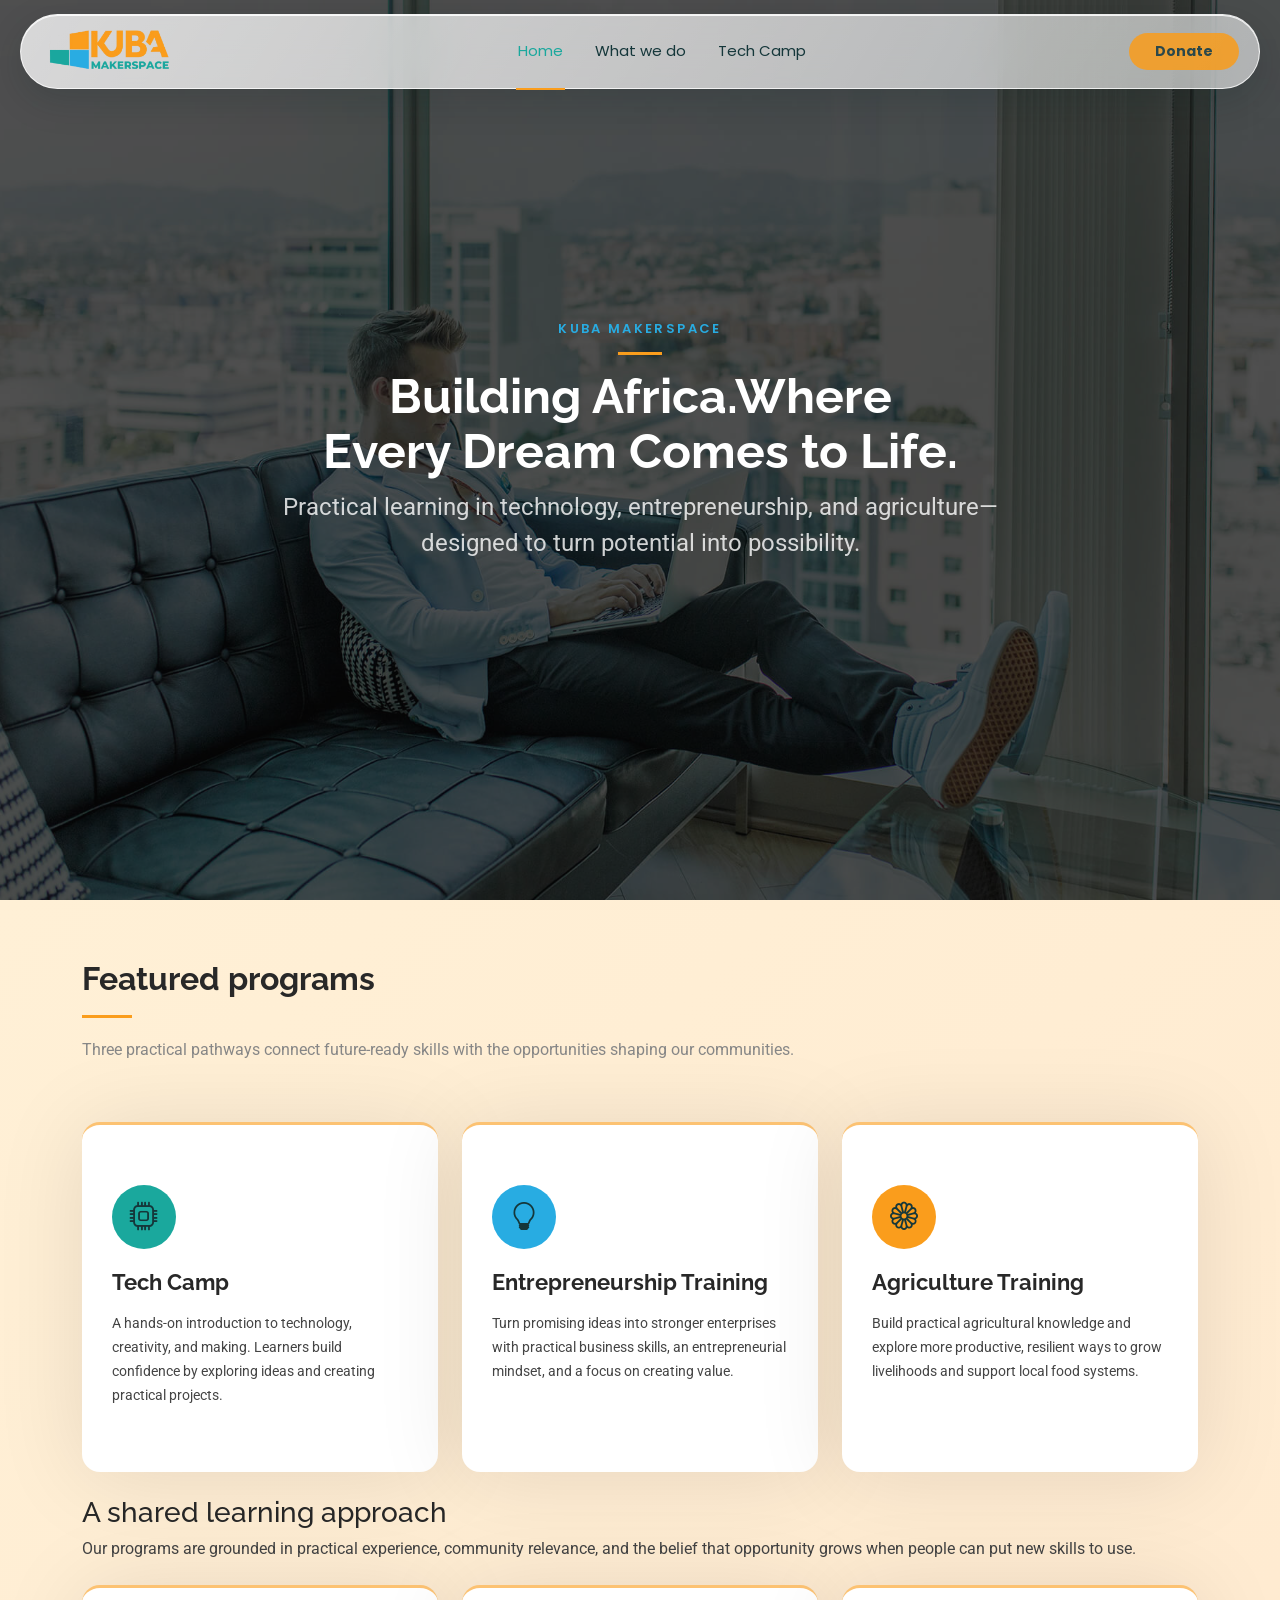
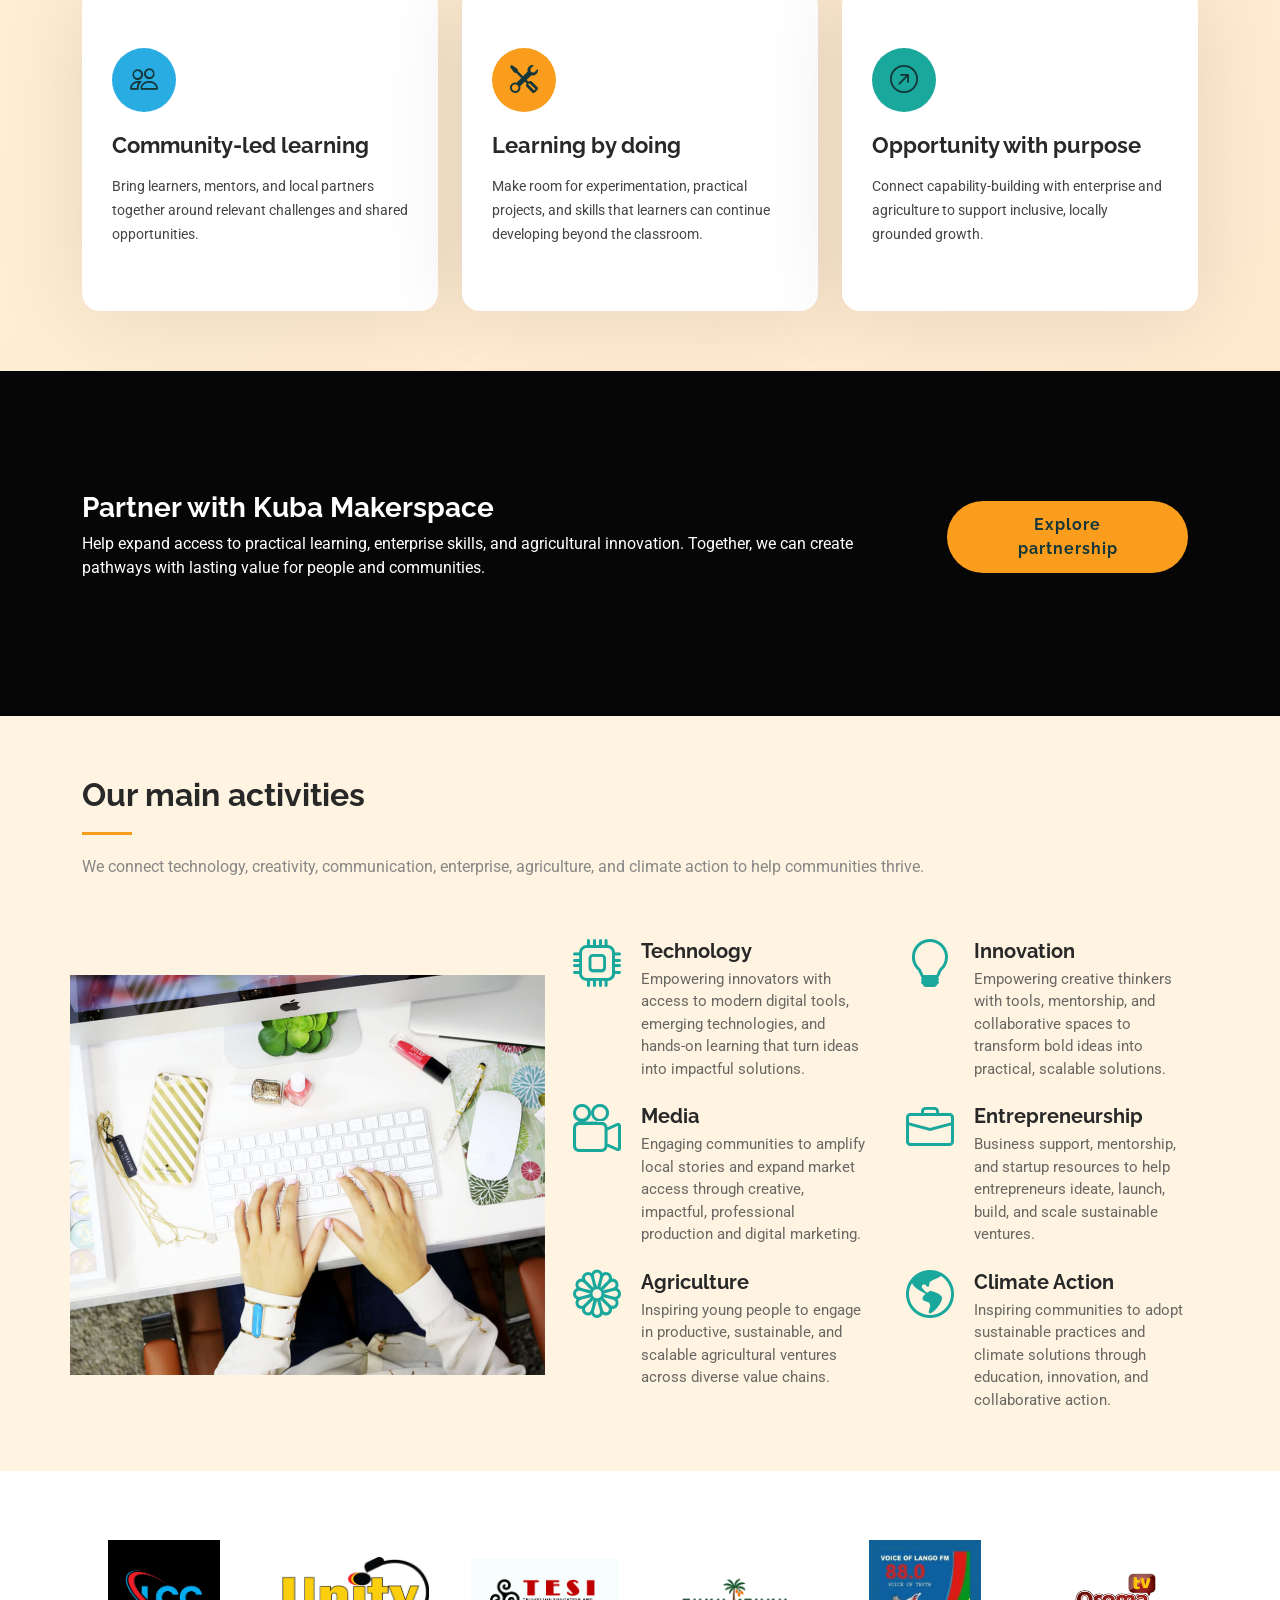
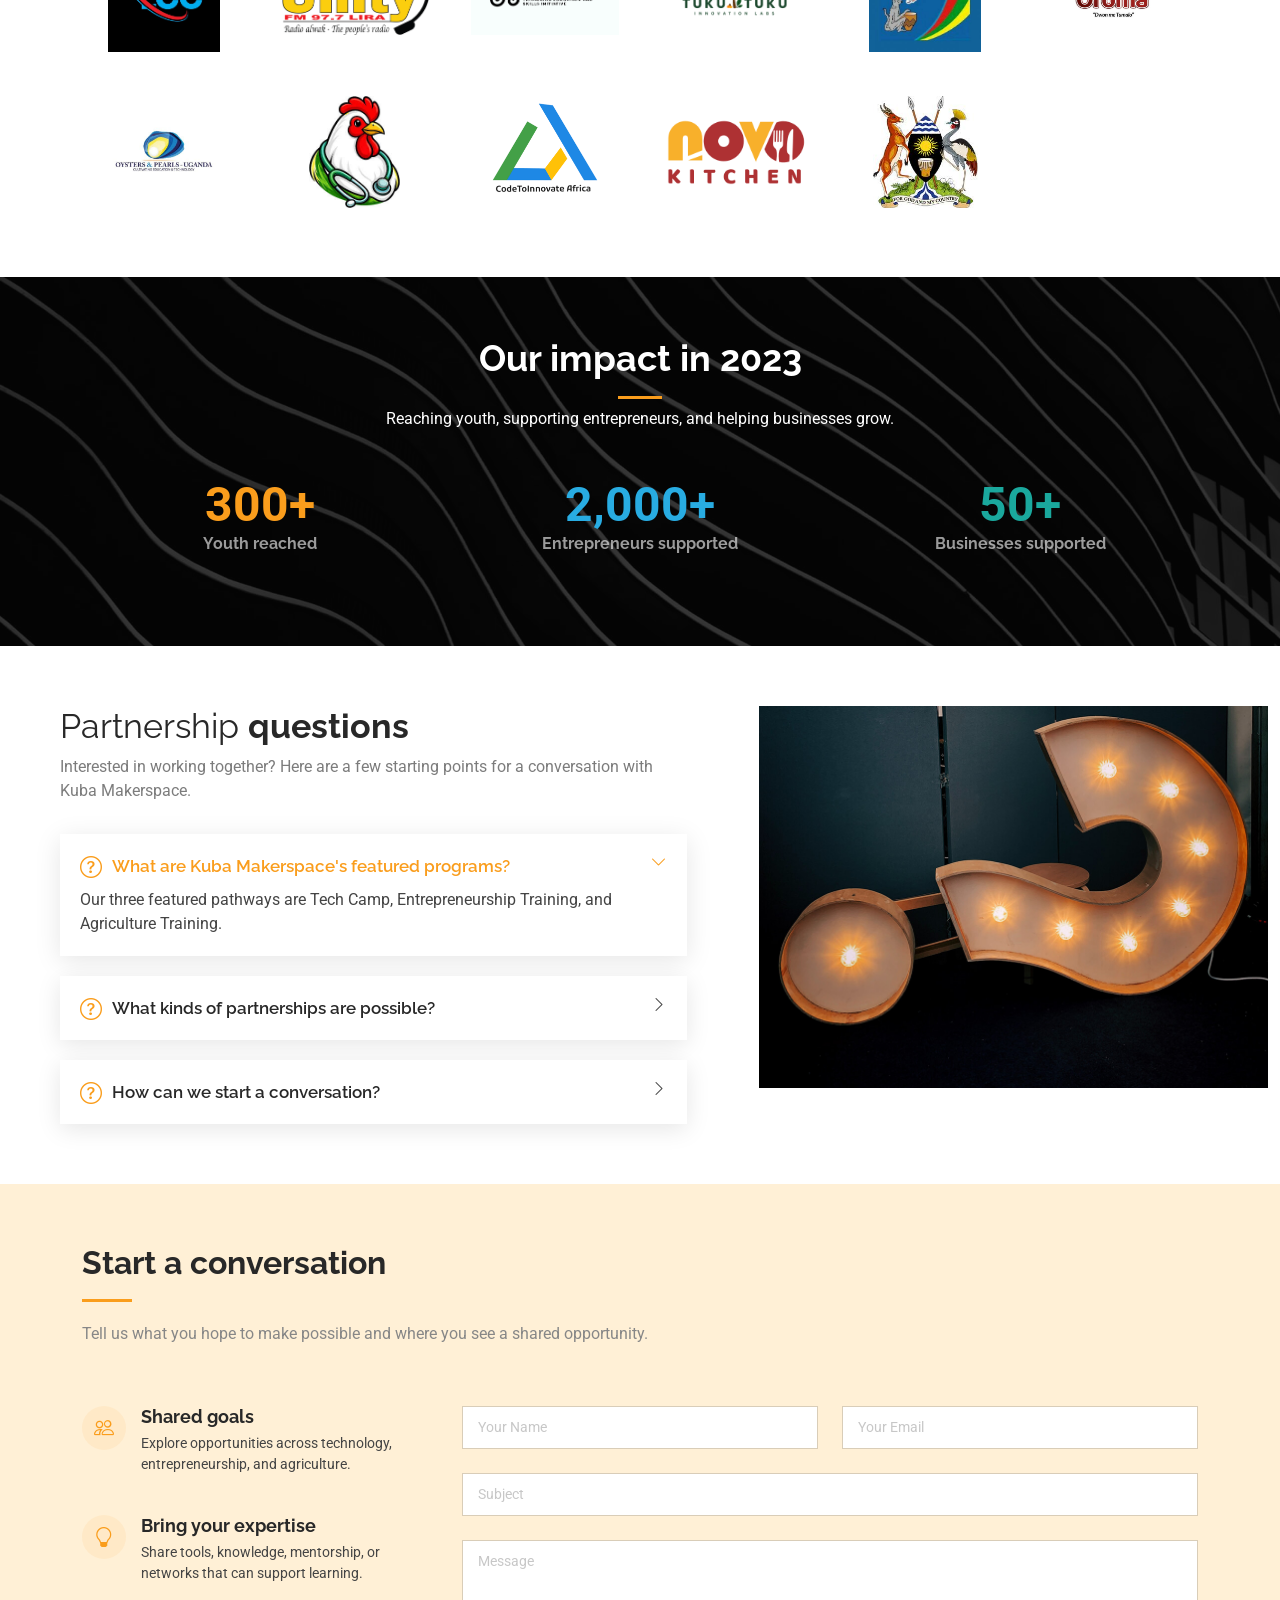
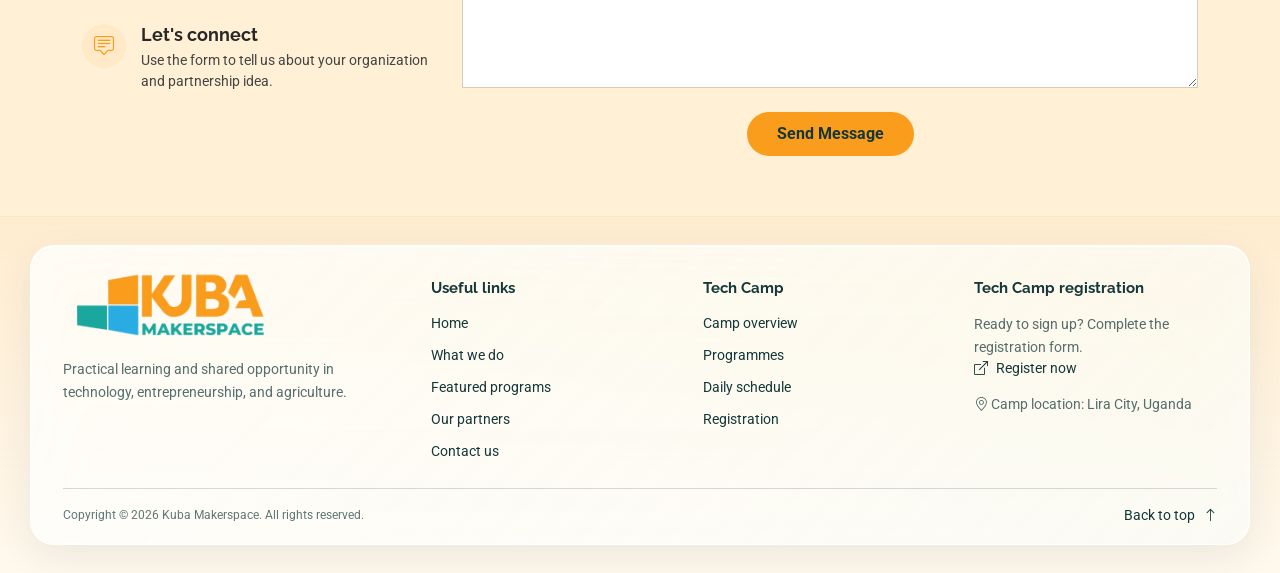
==== commit 3f6787a5: "made significant changes" ====
--- a/index.html
+++ b/index.html
@@ -35,8 +35,8 @@
   <link href="assets/vendor/swiper/swiper-bundle.min.css" rel="stylesheet">
 
   <!-- Main CSS File -->
-  <link href="assets/css/main.css?v=4" rel="stylesheet">
-  <link href="assets/css/home.css?v=7" rel="stylesheet">
+  <link href="assets/css/main.css?v=8" rel="stylesheet">
+  <link href="assets/css/home.css?v=9" rel="stylesheet">
 
  
 </head>
@@ -295,53 +295,53 @@
 
       <div class="container" data-aos="fade-up" data-aos-delay="100">
 
-        <div class="row g-0 clients-wrap">
-
-          <div class="col-lg-2 col-md-4 col-6 client-logo">
+        <div class="clients-wrap">
+
+          <div class="client-logo">
             <img src="assets/img/Logo/LCC logo.jpg" class="img-fluid" alt="LCC logo">
           </div><!-- End Logo Item -->
 
-          <div class="col-lg-2 col-md-4 col-6 client-logo">
+          <div class="client-logo">
             <img src="assets/img/Logo/Unity fm logo.png" class="img-fluid" alt="Unity FM logo">
           </div><!-- End Logo Item -->
 
-          <div class="col-lg-2 col-md-4 col-6 client-logo">
+          <div class="client-logo">
             <img src="assets/img/Logo/TESI Logo.png" class="img-fluid" alt="TESI logo">
           </div><!-- End Logo Item -->
 
-          <div class="col-lg-2 col-md-4 col-6 client-logo">
+          <div class="client-logo">
             <img src="assets/img/Logo/Tuku-Tuku Logo Full Color.png" class="img-fluid" alt="Tuku-Tuku logo">
           </div><!-- End Logo Item -->
 
-          <div class="col-lg-2 col-md-4 col-6 client-logo">
+          <div class="client-logo">
             <img src="assets/img/Logo/Voice of Lango Logo.jpeg" class="img-fluid" alt="Voice of Lango logo">
           </div><!-- End Logo Item -->
 
-          <div class="col-lg-2 col-md-4 col-6 client-logo">
+          <div class="client-logo">
             <img src="assets/img/Logo/Oroma tv.jpeg" class="img-fluid" alt="Oroma TV logo">
           </div><!-- End Logo Item -->
 
-          <div class="col-lg-2 col-md-4 col-6 client-logo">
+          <div class="client-logo">
             <img src="assets/img/Logo/O &amp; P Uganda.jpeg" class="img-fluid" alt="O and P Uganda logo">
           </div><!-- End Logo Item -->
 
-          <div class="col-lg-2 col-md-4 col-6 client-logo">
+          <div class="client-logo">
             <img src="assets/img/Logo/Smart Vet Africa.jpeg" class="img-fluid" alt="Smart Vet Africa logo">
           </div><!-- End Logo Item -->
 
-          <div class="col-lg-2 col-md-4 col-6 client-logo">
+          <div class="client-logo">
             <img src="assets/img/Logo/Code To Innovate.png" class="img-fluid" alt="Code To Innovate logo">
           </div><!-- End Logo Item -->
 
-          <div class="col-lg-2 col-md-4 col-6 client-logo">
+          <div class="client-logo">
             <img src="assets/img/Logo/Novo kitchen Logo.PNG" class="img-fluid" alt="Novo Kitchen logo">
           </div><!-- End Logo Item -->
 
-          <div class="col-lg-2 col-md-4 col-6 client-logo">
+          <div class="client-logo">
             <img src="assets/img/Logo/Cote of Arm.jpeg" class="img-fluid" alt="Coat of Arms logo">
           </div><!-- End Logo Item -->
 
-          <!-- <div class="col-lg-2 col-md-4 col-6 client-logo">
+          <!-- <div class="client-logo">
             <img src="assets/img/Logo/Black and White Modern Studio Logo.png" class="img-fluid" alt="Modern Studio logo">
           </div> -->
           <!-- End Logo Item -->
@@ -541,19 +541,42 @@
 
   <footer id="footer" class="footer dark-background">
     <div class="container">
-      <img src="assets/img/Logo/kubalogo.png?v=2" alt="Kuba Makerspace" class="footer-brand-logo">
-      <p>Practical learning and shared opportunity in technology, entrepreneurship, and agriculture.</p>
-      <div class="social-links d-flex justify-content-center">
-        <a href=""><i class="bi bi-twitter-x"></i></a>
-        <a href=""><i class="bi bi-facebook"></i></a>
-        <a href=""><i class="bi bi-instagram"></i></a>
-        <a href=""><i class="bi bi-skype"></i></a>
-        <a href=""><i class="bi bi-linkedin"></i></a>
-      </div>
-      <div class="container">
-        <div class="copyright">
-          <span>Copyright &copy; 2026. All Rights Reserved</span>
-        </div>
+      <div class="footer-content">
+        <div class="footer-brand">
+          <img src="assets/img/Logo/kubalogo.png?v=2" alt="Kuba Makerspace" class="footer-brand-logo">
+          <p>Practical learning and shared opportunity in technology, entrepreneurship, and agriculture.</p>
+        </div>
+        <div class="footer-column">
+          <h4>Useful links</h4>
+          <ul class="footer-links">
+            <li><a href="index.html#hero">Home</a></li>
+            <li><a href="index.html#features">What we do</a></li>
+            <li><a href="index.html#services">Featured programs</a></li>
+            <li><a href="index.html#clients">Our partners</a></li>
+            <li><a href="index.html#contact">Contact us</a></li>
+          </ul>
+        </div>
+        <div class="footer-column">
+          <h4>Tech Camp</h4>
+          <ul class="footer-links">
+            <li><a href="blog.html#camp-hero">Camp overview</a></li>
+            <li><a href="blog.html#programmes">Programmes</a></li>
+            <li><a href="blog.html#daily-schedule">Daily schedule</a></li>
+            <li><a href="blog.html#registration">Registration</a></li>
+          </ul>
+        </div>
+        <div class="footer-column footer-contact">
+          <h4>Tech Camp registration</h4>
+          <p>Ready to sign up? Complete the registration form.</p>
+          <a class="footer-register-link" href="https://bit.ly/3UTXqRL" target="_blank" rel="noopener noreferrer">
+            <i class="bi bi-box-arrow-up-right" aria-hidden="true"></i> Register now
+          </a>
+          <p class="footer-location"><i class="bi bi-geo-alt" aria-hidden="true"></i> Camp location: Lira City, Uganda</p>
+        </div>
+      </div>
+      <div class="footer-bottom">
+        <p class="copyright">Copyright &copy; 2026 Kuba Makerspace. All rights reserved.</p>
+        <a class="footer-back-to-top" href="index.html#hero">Back to top <i class="bi bi-arrow-up" aria-hidden="true"></i></a>
       </div>
     </div>
   </footer>
--- a/assets/css/main.css
+++ b/assets/css/main.css
@@ -40,7 +40,7 @@
 /* Color Presets - These classes override global colors when applied to any section or element, providing reuse of the sam color scheme. */
 
 .light-background {
-  --background-color: #f9f9f9;
+  --background-color: #fff4e2;
   --surface-color: #ffffff;
 }
 
@@ -600,6 +600,82 @@
   object-position: left center;
 }
 
+.footer .footer-content {
+  display: grid;
+  grid-template-columns: minmax(0, 1.4fr) repeat(3, minmax(0, 1fr));
+  gap: 28px;
+  text-align: left;
+}
+
+.footer .footer-brand p {
+  font-size: 14px;
+  font-style: normal;
+  line-height: 1.7;
+  margin: 0;
+  max-width: 290px;
+}
+
+.footer .footer-column h4 {
+  color: var(--heading-color);
+  font-size: 15px;
+  font-weight: 700;
+  margin: 8px 0 16px;
+}
+
+.footer .footer-links {
+  list-style: none;
+  margin: 0;
+  padding: 0;
+}
+
+.footer .footer-links li + li {
+  margin-top: 11px;
+}
+
+.footer .footer-links a,
+.footer .footer-register-link,
+.footer .footer-back-to-top {
+  color: var(--default-color);
+  display: inline-flex;
+  align-items: center;
+  gap: 8px;
+  text-decoration: none;
+  transition: color 0.2s ease;
+}
+
+.footer .footer-links a:hover,
+.footer .footer-register-link:hover,
+.footer .footer-back-to-top:hover {
+  color: var(--accent-color);
+}
+
+.footer .footer-contact p {
+  font-size: 14px;
+  font-style: normal;
+  line-height: 1.6;
+  margin: 0 0 12px;
+}
+
+.footer .footer-contact .footer-location {
+  margin-top: 14px;
+}
+
+.footer .footer-bottom {
+  align-items: center;
+  border-top: 1px solid color-mix(in srgb, var(--default-color), transparent 82%);
+  display: flex;
+  justify-content: space-between;
+  gap: 16px;
+  margin-top: 26px;
+  padding-top: 16px;
+}
+
+.footer .footer-bottom .copyright {
+  border: 0;
+  margin: 0;
+  padding: 0;
+}
+
 .footer p {
   font-size: 15;
   font-style: italic;
@@ -642,6 +718,24 @@
   padding-top: 5px;
 }
 
+@media (max-width: 991px) {
+  .footer .footer-content {
+    grid-template-columns: repeat(2, minmax(0, 1fr));
+  }
+}
+
+@media (max-width: 575px) {
+  .footer .footer-content {
+    grid-template-columns: 1fr;
+    gap: 20px;
+  }
+
+  .footer .footer-bottom {
+    align-items: flex-start;
+    flex-direction: column;
+  }
+}
+
 /*--------------------------------------------------------------
 # Preloader
 --------------------------------------------------------------*/
@@ -1212,7 +1306,7 @@
   font-weight: 500;
 }
 
-.camp-whatsapp-button {
+.camp-register-button {
   align-items: center;
   background: #f5c451;
   border: 0;
@@ -1228,18 +1322,18 @@
   transition: background-color 0.2s, transform 0.2s;
 }
 
-.camp-whatsapp-button:hover {
+.camp-register-button:hover {
   background: #ffd66f;
   color: #183527;
   transform: translateY(-2px);
 }
 
-.camp-whatsapp-button:focus-visible {
+.camp-register-button:focus-visible {
   outline: 3px solid #ffffff;
   outline-offset: 3px;
 }
 
-.camp-whatsapp-button i {
+.camp-register-button i {
   font-size: 19px;
 }
 
@@ -1438,7 +1532,7 @@
   text-align: right;
 }
 
-.camp-fee-card .camp-whatsapp-button {
+.camp-fee-card .camp-register-button {
   width: 100%;
 }
 
@@ -1569,34 +1663,44 @@
 # Clients Section
 --------------------------------------------------------------*/
 .clients .clients-wrap {
-  border-top: 1px solid color-mix(in srgb, var(--default-color), transparent 85%);
-  border-left: 1px solid color-mix(in srgb, var(--default-color), transparent 85%);
+  display: grid;
+  gap: clamp(16px, 2vw, 28px);
+  grid-template-columns: repeat(6, minmax(0, 1fr));
 }
 
 .clients .client-logo {
-  background-color: var(--surface-color);
+  background: transparent;
   display: flex;
+  align-items: center;
   justify-content: center;
-  align-items: center;
-  border-right: 1px solid color-mix(in srgb, var(--default-color), transparent 85%);
-  border-bottom: 1px solid color-mix(in srgb, var(--default-color), transparent 85%);
-  height: 150px;
+  min-height: 130px;
   overflow: hidden;
 }
 
 .clients .client-logo img {
   width: 100%;
-  height: 100%;
-  padding: 18px;
+  height: clamp(90px, 10vw, 130px);
+  padding: 8px;
   max-width: 100%;
   object-fit: contain;
   transition: 0.3s;
 }
 
-@media (max-width: 640px) {
+@media (max-width: 991px) {
+  .clients .clients-wrap {
+    grid-template-columns: repeat(4, minmax(0, 1fr));
+  }
+}
+
+@media (max-width: 575px) {
+  .clients .clients-wrap {
+    gap: 12px;
+    grid-template-columns: repeat(2, minmax(0, 1fr));
+  }
+
   .clients .client-logo img {
-    padding: 30px;
-    max-width: 50%;
+    height: 92px;
+    padding: 4px;
   }
 }
 
--- a/assets/css/home.css
+++ b/assets/css/home.css
@@ -6,6 +6,22 @@
   --accent-color: var(--brand-orange);
   --nav-hover-color: var(--brand-orange);
   --nav-dropdown-hover-color: var(--brand-orange);
+}
+
+.index-page .services {
+  background: linear-gradient(135deg, #fff0d6 0%, #ffead0 100%);
+}
+
+.index-page .services .service-item {
+  border-top: 3px solid rgba(250, 157, 28, 0.62);
+}
+
+.index-page .features {
+  background: #fff4e2;
+}
+
+.index-page .contact {
+  background: #fff0d6;
 }
 
 .index-page .header .cta-btn,
@@ -180,10 +196,7 @@
 .index-page .footer > .container {
   width: calc(100% - 32px);
   max-width: 1220px;
-  display: grid;
-  grid-template-columns: minmax(0, 1fr) auto;
-  align-items: center;
-  gap: 8px 28px;
+  display: block;
   padding: 25px 32px 18px;
   background: linear-gradient(135deg, rgba(255, 255, 255, 0.84), rgba(250, 253, 253, 0.7));
   -webkit-backdrop-filter: saturate(175%) blur(26px);
@@ -240,10 +253,10 @@
 }
 
 .index-page .footer .copyright {
-  border-top-color: rgba(21, 55, 58, 0.13);
+  border-top: 0;
   color: rgba(21, 55, 58, 0.68);
   font-size: 12px;
-  padding-top: 14px;
+  padding: 0;
   text-align: left;
 }
 
